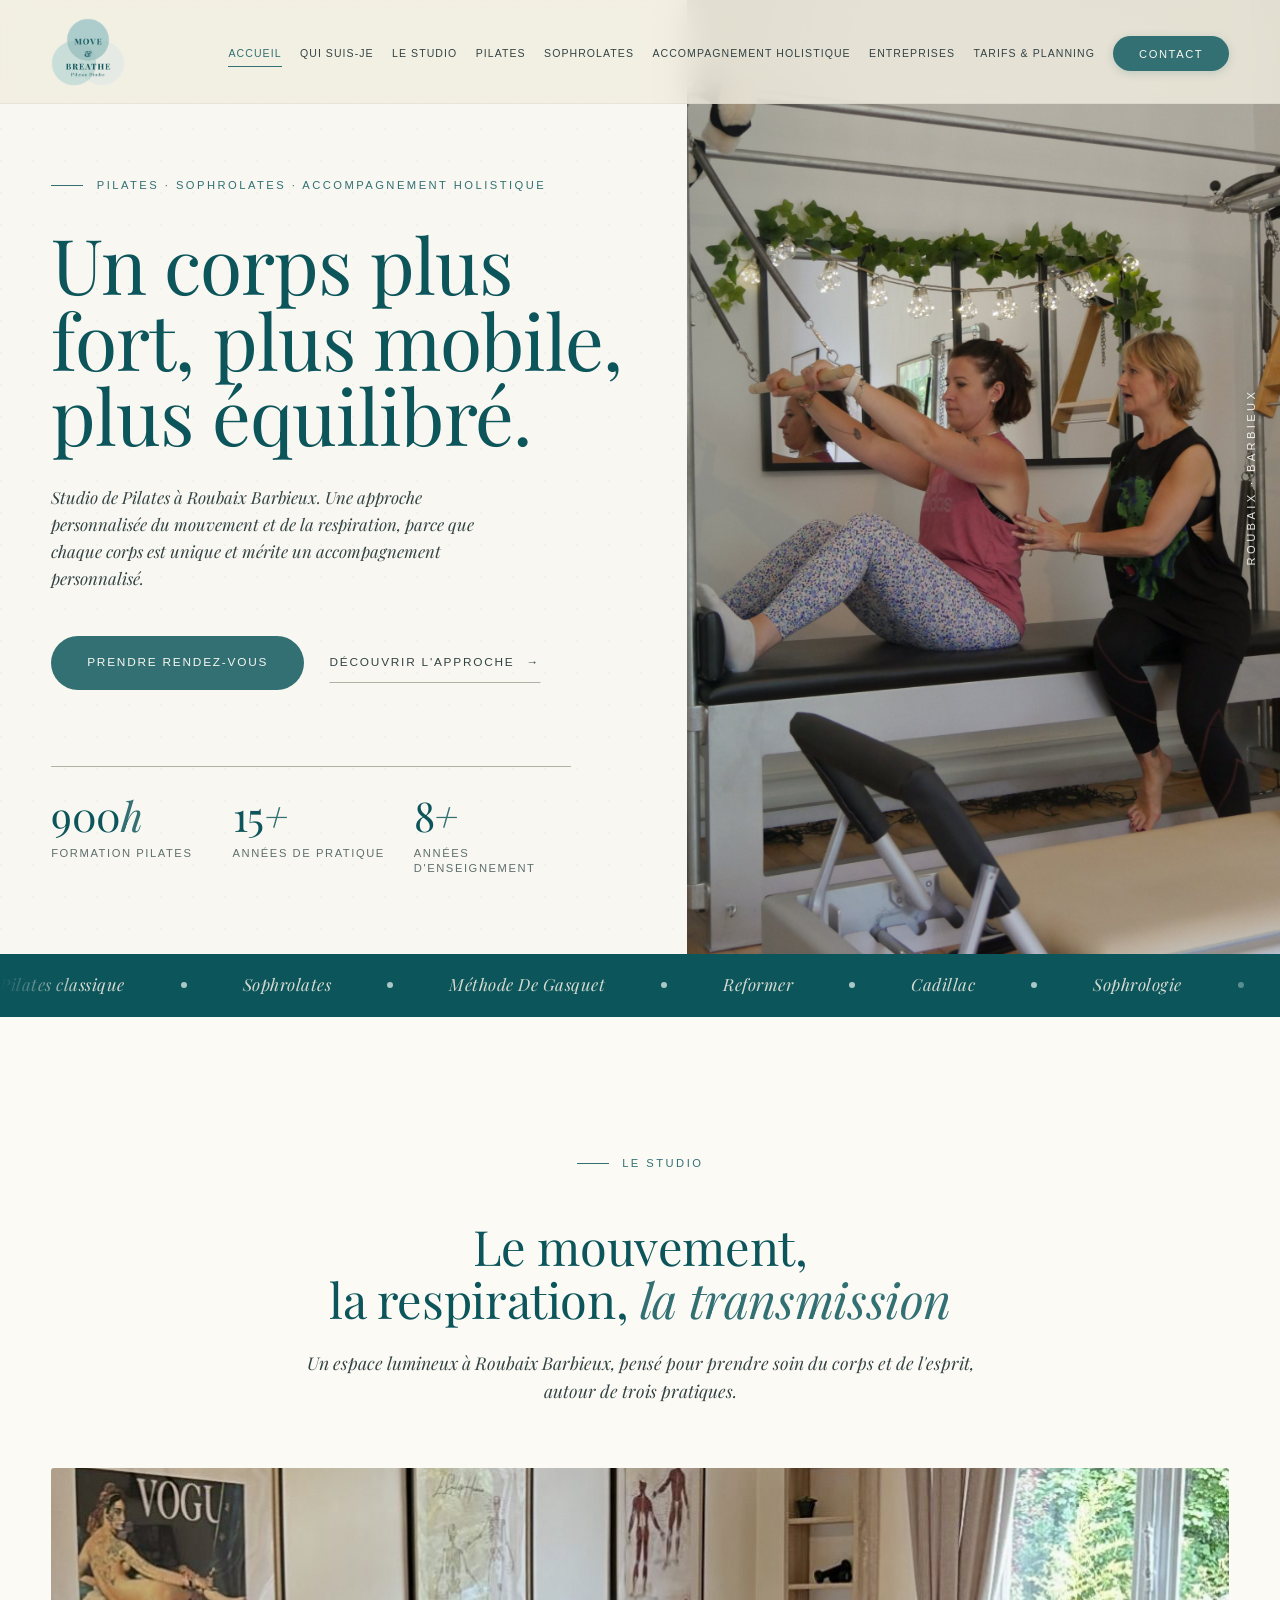
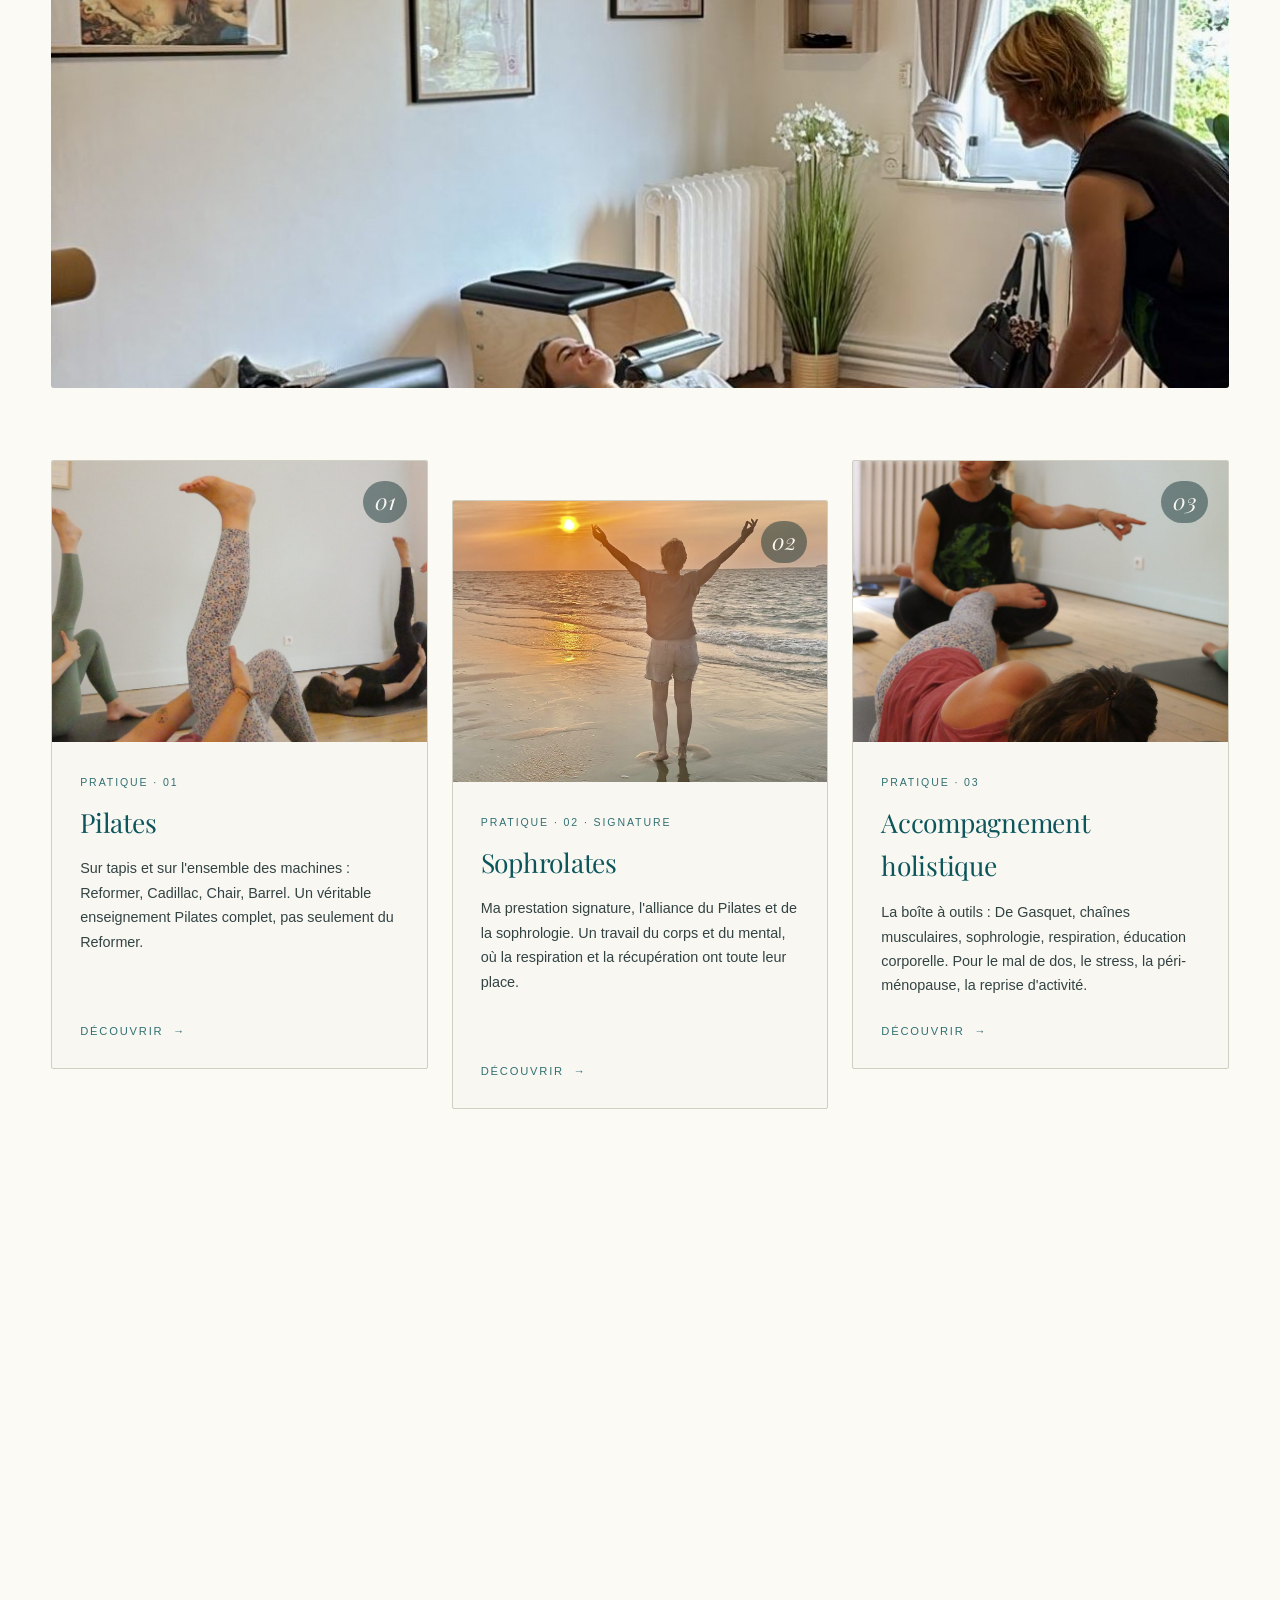
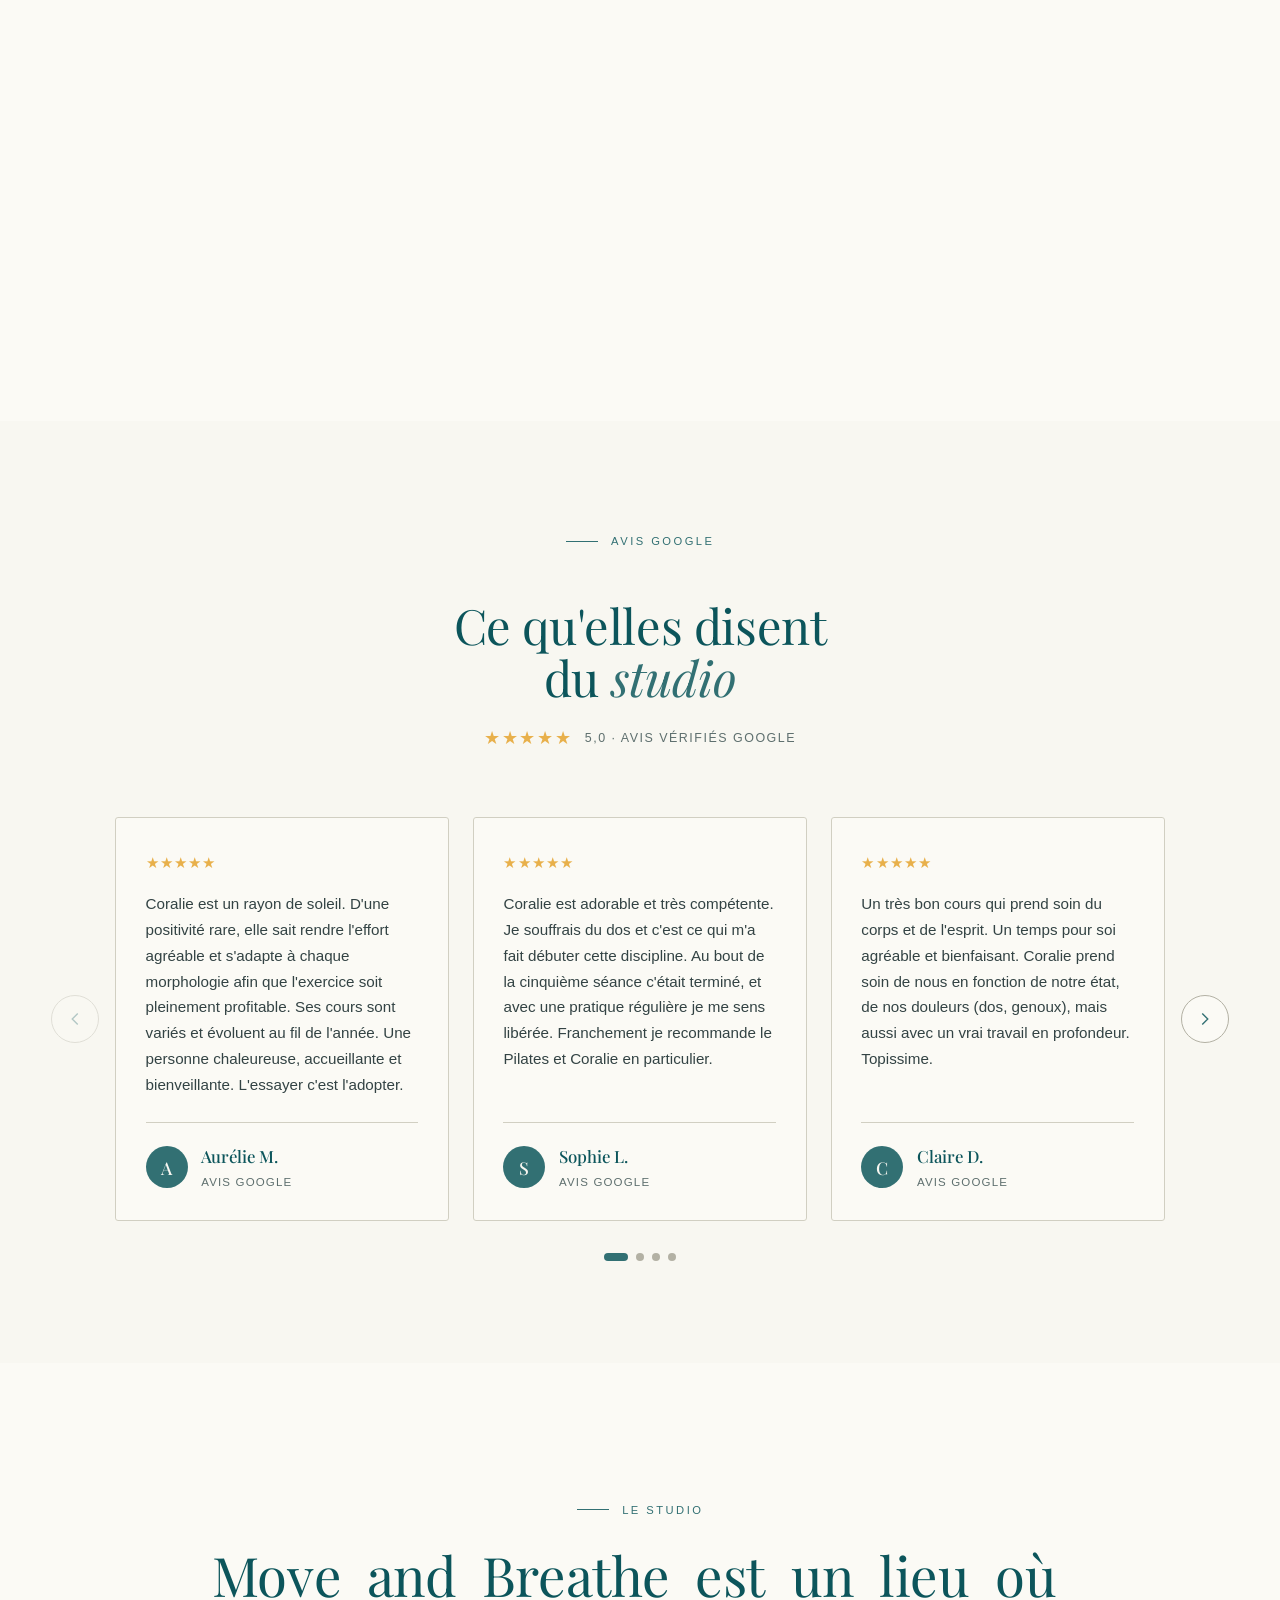
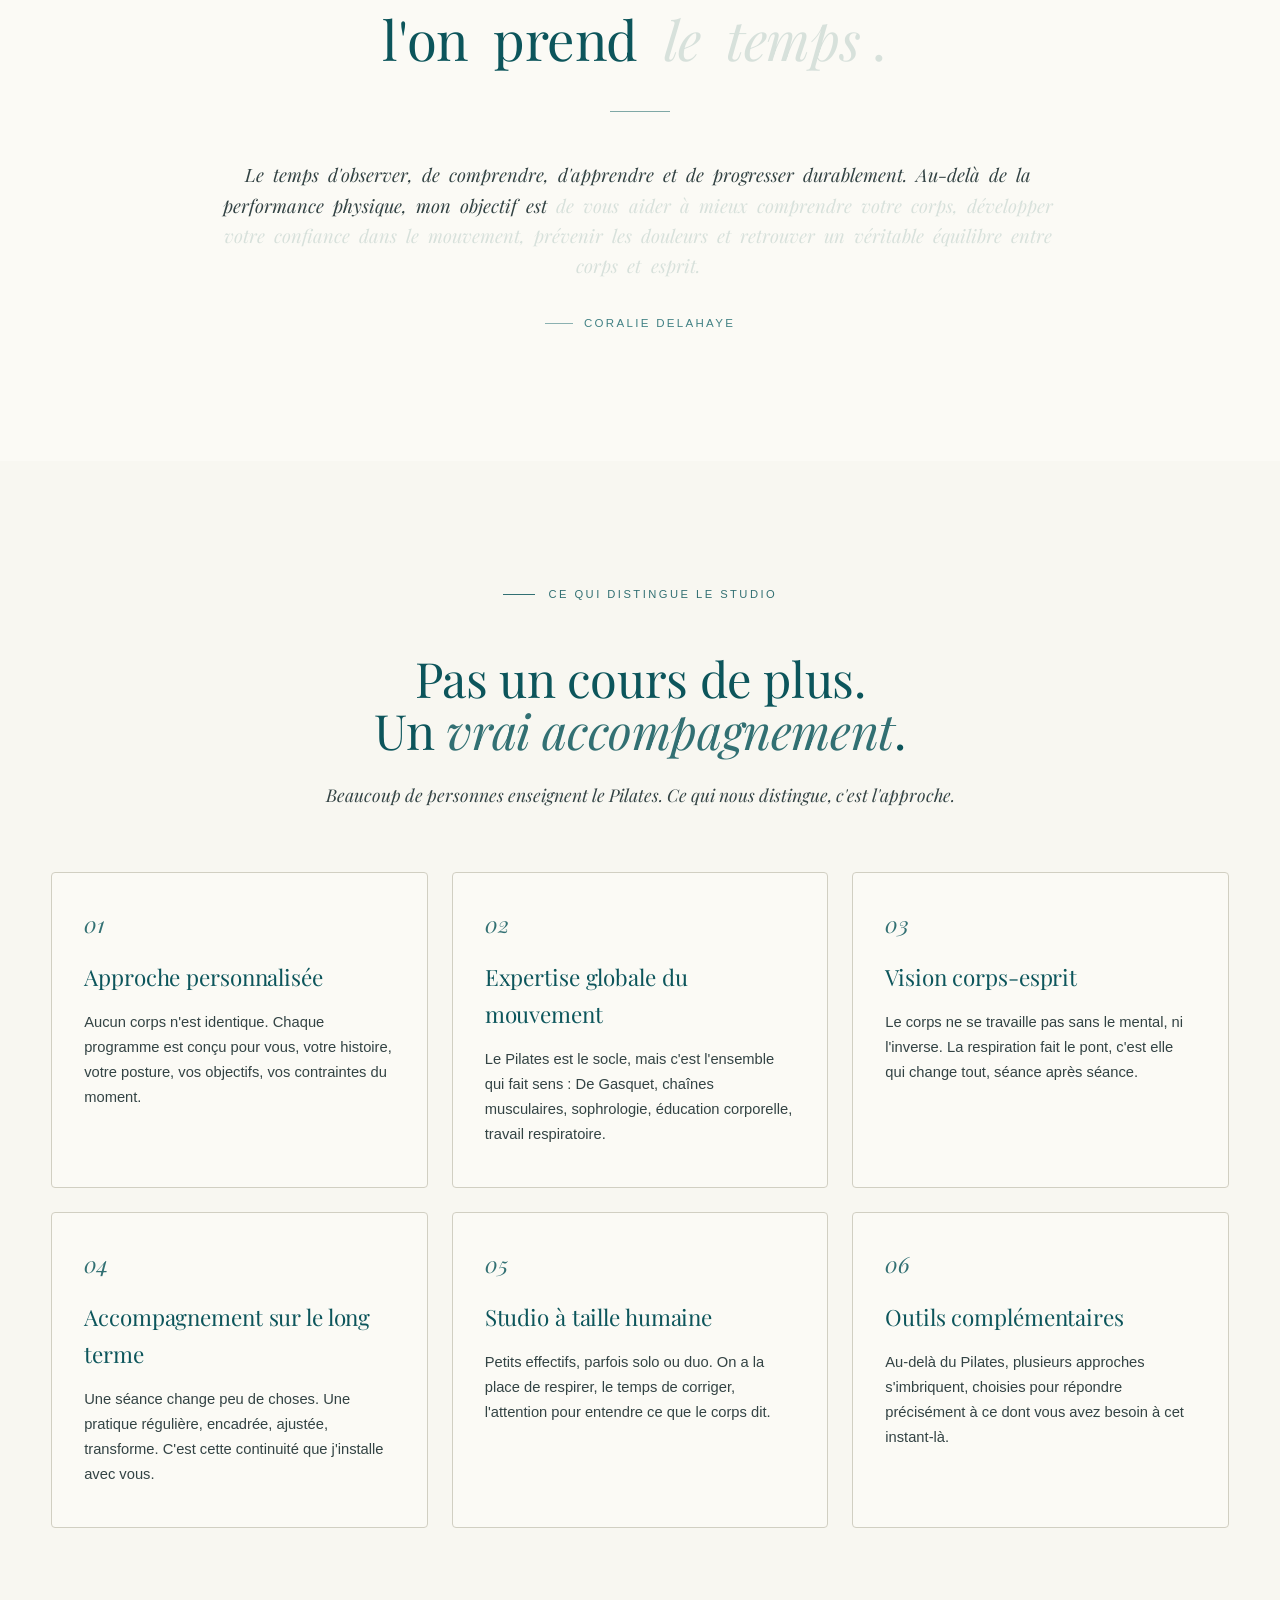
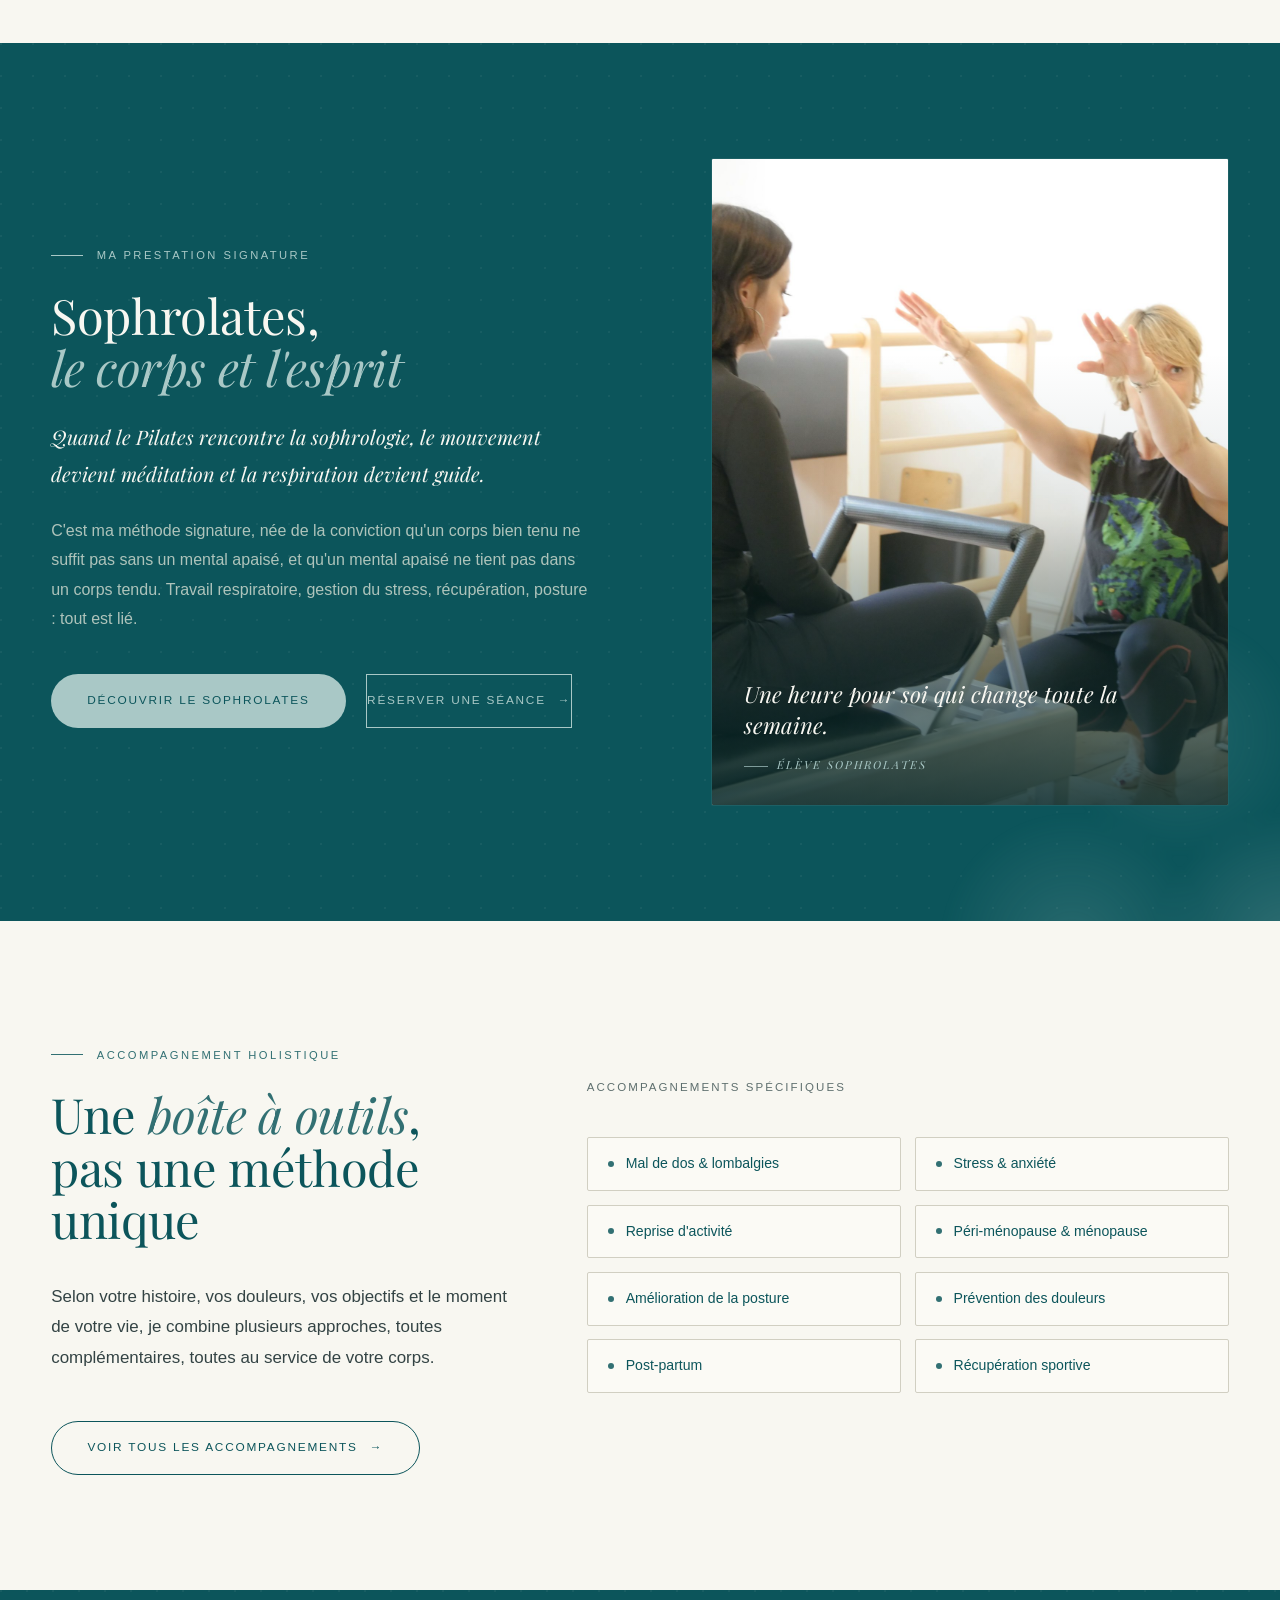
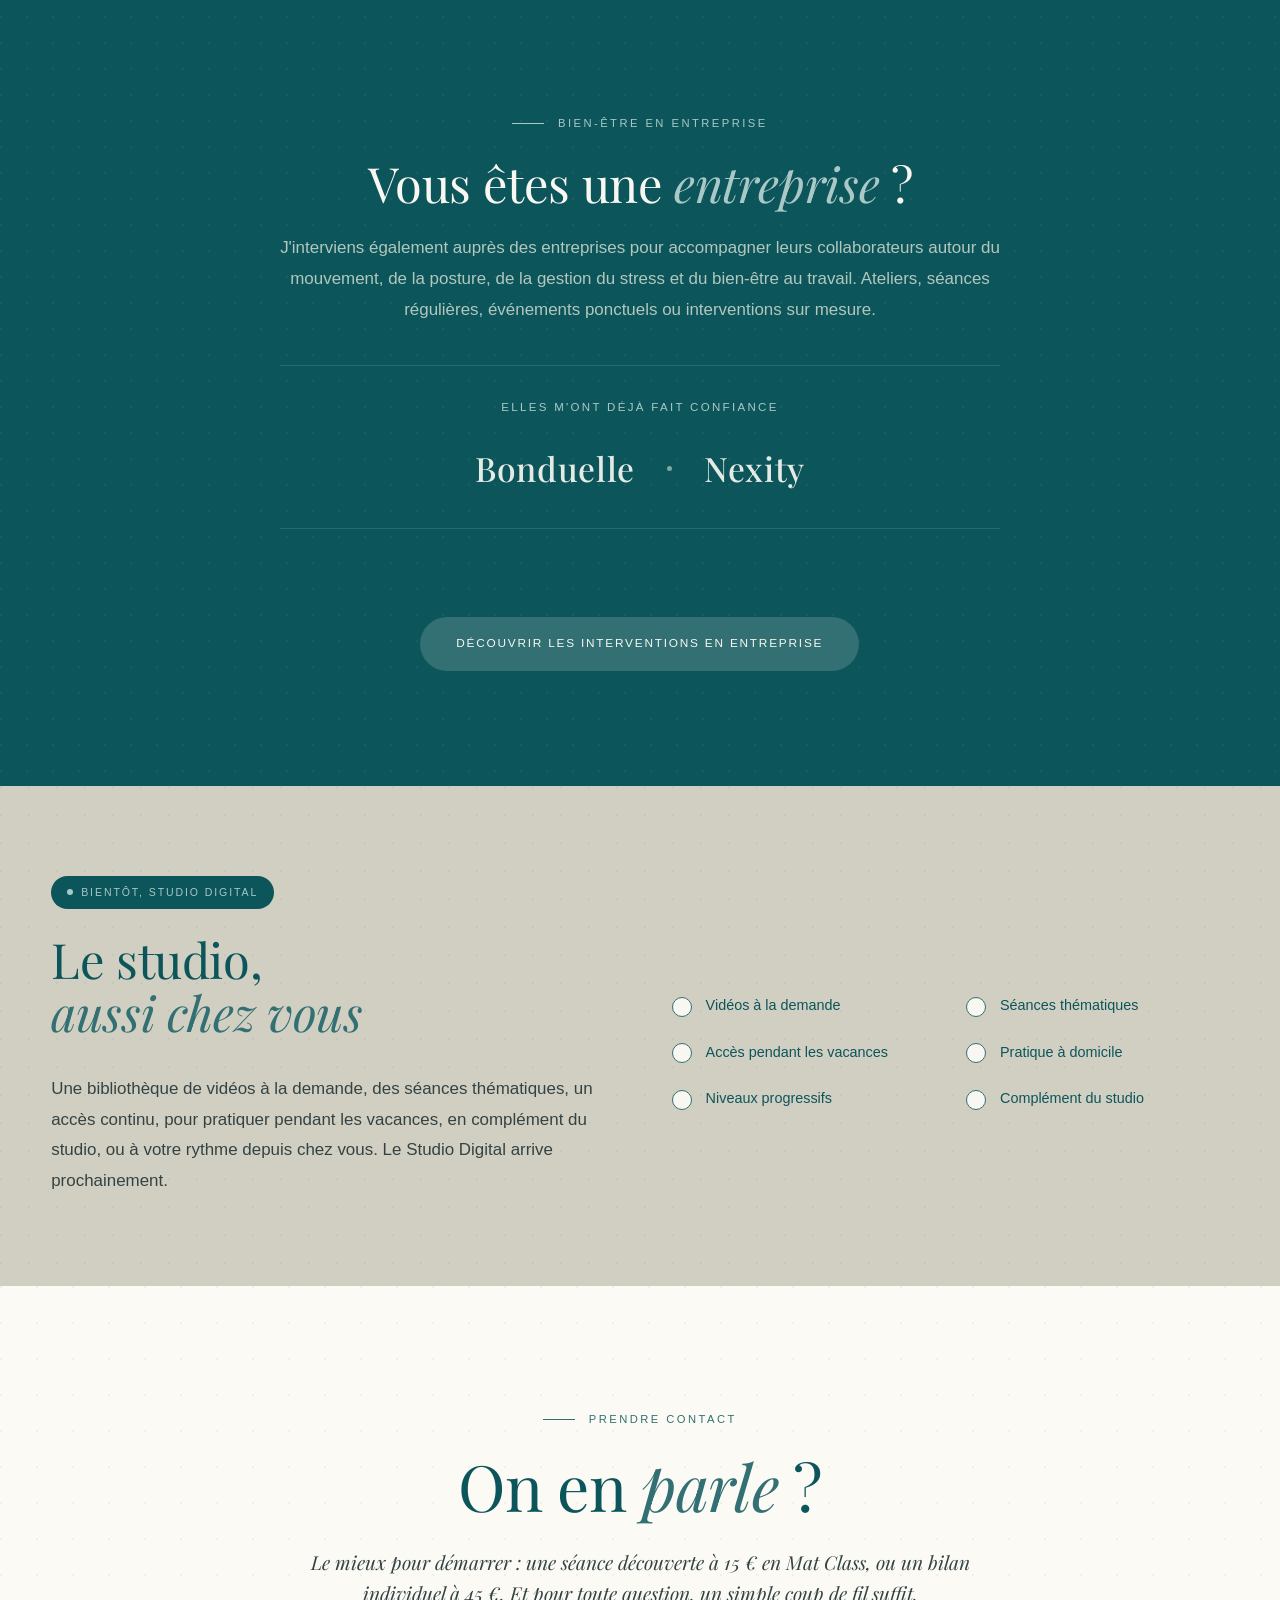
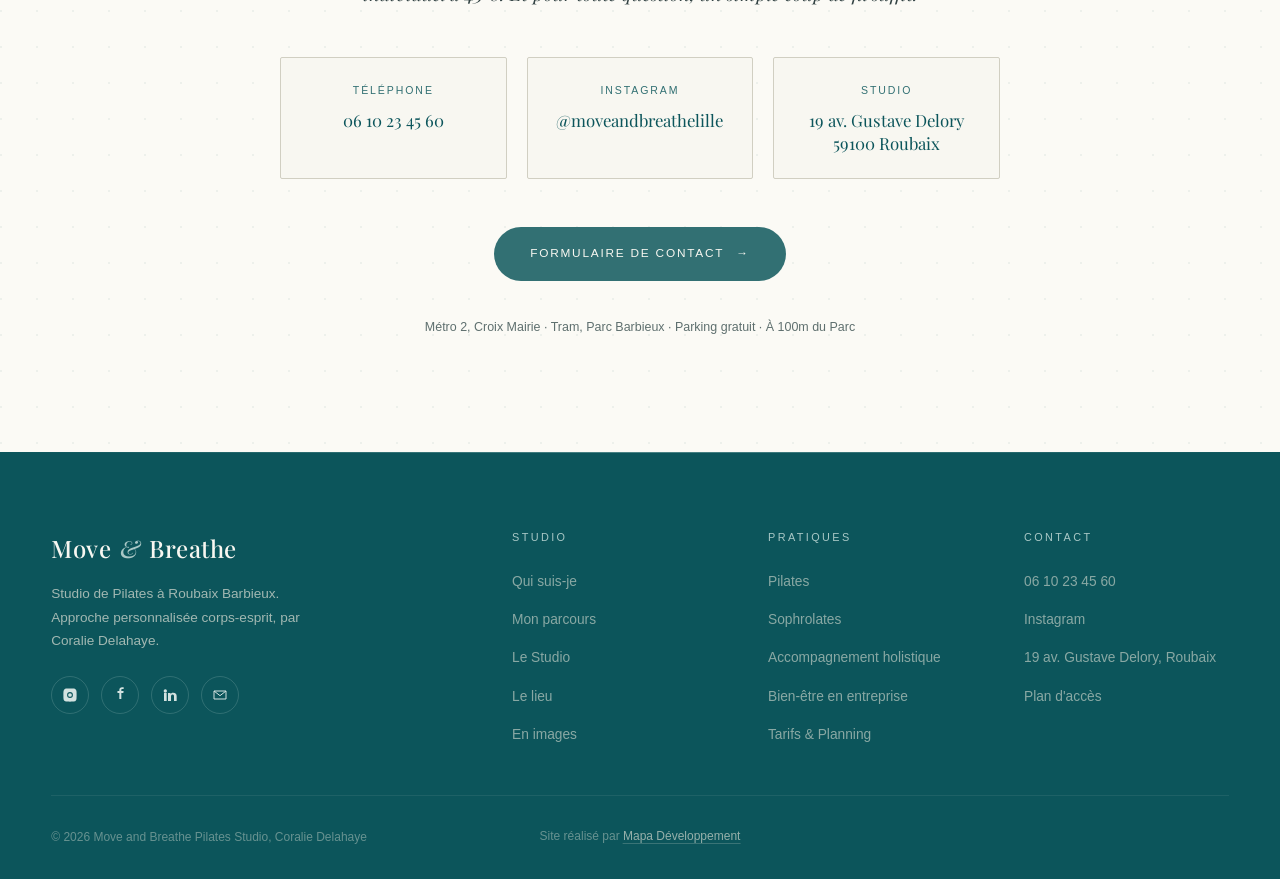
==== index.html @ cedbdd73 "FIX: resolution conflit qui-suis-je + photos a jour" ====
<!DOCTYPE html>
<html lang="fr">
<head>
<meta charset="UTF-8">
<meta name="viewport" content="width=device-width, initial-scale=1.0">
<title>Move and Breathe Pilates Studio, Roubaix Barbieux · Approche personnalisée corps-esprit</title>
<meta name="description" content="Studio de Pilates à Roubaix Barbieux. Approche personnalisée du mouvement et de la respiration : Pilates classique, Sophrolates, méthode De Gasquet, sophrologie. Coralie Delahaye.">
<meta name="keywords" content="pilates Lille, pilates Roubaix, sophrolates, méthode De Gasquet, studio pilates Barbieux, accompagnement corps esprit">
<link rel="canonical" href="https://moveandbreathelille.fr/">

<meta property="og:type" content="website">
<meta property="og:title" content="Move and Breathe Pilates Studio, Roubaix Barbieux">
<meta property="og:description" content="Studio de Pilates où le mouvement et la respiration ont toute leur place. Approche personnalisée corps-esprit par Coralie Delahaye.">
<meta property="og:url" content="https://moveandbreathelille.fr/">
<meta property="og:locale" content="fr_FR">
<meta property="og:image" content="https://moveandbreathelille.fr/og-image.jpg">

<link rel="preconnect" href="https://fonts.googleapis.com">
<link rel="preconnect" href="https://fonts.gstatic.com" crossorigin>
<link href="https://fonts.googleapis.com/css2?family=Playfair+Display:ital,wght@0,400;0,500;0,600;0,700;1,400;1,500;1,600&display=swap" rel="stylesheet">
<link rel="stylesheet" href="styles.css">

<style>
  /* ==== HERO ==== */
  .hero {
    min-height: 100vh;
    display: grid;
    grid-template-columns: 1.1fr 0.95fr;
    position: relative;
    overflow: hidden;
    background: var(--cream);
  }
  .hero-content {
    padding: clamp(7rem, 14vw, 11rem) clamp(2rem, 5vw, 5rem) clamp(3rem, 6vw, 5rem) var(--gutter);
    display: flex;
    flex-direction: column;
    justify-content: center;
    position: relative;
    z-index: 2;
  }
  .hero-content::before {
    content: '';
    position: absolute;
    top: 0; left: 0; right: 0; bottom: 0;
    background-image: radial-gradient(circle at 1px 1px, rgba(58, 110, 108, 0.10) 1px, transparent 0);
    background-size: 32px 32px;
    opacity: 0.5;
    pointer-events: none;
    z-index: -1;
  }
  .hero-eyebrow { margin-bottom: 2rem; }
  .hero-title {
    font-family: var(--serif);
    font-weight: 400;
    font-size: clamp(2.6rem, 6vw, 5.8rem);
    line-height: 0.98;
    letter-spacing: -0.012em;
    color: var(--teal-deep);
    margin-bottom: 2rem;
  }
  .hero-title em { font-style: italic; color: var(--teal); font-weight: 400; }
  .hero-title .amp {
    font-style: italic;
    color: var(--sage-deep);
    font-weight: 500;
    margin: 0 0.05em;
  }
  .hero-desc {
    font-family: var(--serif);
    font-style: italic;
    font-size: clamp(1.05rem, 1.3vw, 1.25rem);
    line-height: 1.6;
    color: var(--ink-soft);
    max-width: 460px;
    margin-bottom: 2.75rem;
    font-weight: 400;
  }
  .hero-actions {
    display: flex;
    align-items: center;
    gap: 1.5rem;
    margin-bottom: clamp(3rem, 6vw, 5rem);
    flex-wrap: wrap;
  }
  .hero-meta { margin-top: auto; max-width: 520px; }

  /* Hero visual : reproduction du logo en grand */
  .hero-visual {
    position: relative;
    background: var(--beige);
    display: flex;
    align-items: center;
    justify-content: center;
    overflow: hidden;
  }
  .hero-photo {
    position: absolute;
    inset: 0;
    width: 100%;
    height: 100%;
    object-fit: cover;
    object-position: center 30%;
  }
  .hero-visual::after {
    content: '';
    position: absolute;
    inset: 0;
    background: linear-gradient(to right, rgba(7,41,43,0.12), transparent 30%);
    z-index: 1;
  }
  .hero-logo-large {
    position: relative;
    width: 75%;
    max-width: 480px;
    aspect-ratio: 1;
  }
  .hero-logo-circle {
    position: absolute;
    width: 62%;
    aspect-ratio: 1;
    border-radius: 50%;
    mix-blend-mode: multiply;
  }
  .hero-logo-c1 { top: 0; left: 19%; background: var(--sage-deep); opacity: 0.85; }
  .hero-logo-c2 { bottom: 0; left: 0; background: var(--sage); opacity: 0.85; }
  .hero-logo-c3 { bottom: 0; right: 0; background: var(--sage-pale); opacity: 0.95; }
  .hero-logo-text {
    position: absolute;
    top: 50%; left: 50%;
    transform: translate(-50%, -50%);
    text-align: center;
    font-family: var(--serif);
    color: var(--teal-deep);
    z-index: 2;
    width: 80%;
  }
  .hero-logo-line {
    display: block;
    font-size: clamp(1.6rem, 3vw, 2.6rem);
    font-weight: 500;
    line-height: 1.05;
    letter-spacing: 0.05em;
  }
  .hero-logo-amp {
    display: block;
    font-style: italic;
    font-size: clamp(1.2rem, 2vw, 1.7rem);
    color: var(--teal);
    margin: 0.35em 0;
    font-weight: 400;
  }
  .hero-logo-sub {
    display: block;
    font-style: italic;
    font-size: clamp(0.85rem, 1.1vw, 1rem);
    color: var(--teal-mid);
    margin-top: 0.6em;
    font-weight: 400;
    letter-spacing: 0.04em;
  }
  .hero-vertical-text {
    position: absolute;
    top: 50%;
    right: 1.25rem;
    transform: translateY(-50%) rotate(180deg);
    writing-mode: vertical-rl;
    color: var(--cream);
    font-size: 0.7rem;
    letter-spacing: 0.3em;
    text-transform: uppercase;
    z-index: 3;
    opacity: 0.9;
    text-shadow: 0 1px 8px rgba(7,41,43,0.5);
  }

  /* ==== MANIFESTE ==== */
  .manifesto {
    background: var(--cream-soft);
    padding: clamp(5rem, 10vw, 9rem) 0;
    position: relative;
  }
  .manifesto-inner {
    max-width: 880px;
    margin: 0 auto;
    text-align: center;
  }
  .manifesto h2 {
    font-family: var(--serif);
    font-weight: 400;
    font-size: clamp(2rem, 4.5vw, 3.4rem);
    line-height: 1.18;
    color: var(--teal-deep);
    margin: 1.5rem 0 0;
    letter-spacing: -0.008em;
  }
  .manifesto h2 em { font-style: italic; color: var(--teal); font-weight: 400; }
  .manifesto-divider {
    display: inline-block;
    width: 60px; height: 1px;
    background: var(--sage-deep);
    margin: 2.5rem 0;
  }
  .manifesto-text {
    font-family: var(--serif);
    font-style: italic;
    font-size: clamp(1.15rem, 1.4vw, 1.35rem);
    line-height: 1.65;
    color: var(--ink-soft);
    font-weight: 400;
  }
  .manifesto-cite {
    margin-top: 2rem;
    font-size: 0.72rem;
    letter-spacing: 0.2em;
    text-transform: uppercase;
    color: var(--teal-mid);
  }
  .manifesto-cite::before {
    content: '';
    display: inline-block;
    width: 28px;
    height: 1px;
    background: var(--teal-mid);
    vertical-align: middle;
    margin-right: 0.7rem;
    opacity: 0.6;
  }

  /* ==== PILIERS, ce qui distingue le studio ==== */
  .pillars { background: var(--cream); }
  .pillars-grid {
    display: grid;
    grid-template-columns: repeat(3, 1fr);
    gap: 1.5rem;
    margin-top: 3.5rem;
  }
  .pillar {
    padding: 2.5rem 2rem;
    background: var(--cream-soft);
    border: 1px solid var(--beige);
    border-radius: 4px;
    transition: all 0.4s var(--ease);
    position: relative;
    overflow: hidden;
  }
  .pillar:hover {
    border-color: var(--sage-deep);
    transform: translateY(-4px);
    box-shadow: 0 20px 40px -20px rgba(30, 72, 71, 0.15);
  }
  .pillar-num {
    font-family: var(--serif);
    font-style: italic;
    font-size: 1.4rem;
    color: var(--teal);
    margin-bottom: 1.5rem;
    display: block;
    line-height: 1;
  }
  .pillar-title {
    font-family: var(--serif);
    font-size: 1.4rem;
    font-weight: 400;
    color: var(--teal-deep);
    margin-bottom: 0.85rem;
    letter-spacing: -0.005em;
  }
  .pillar-text {
    font-size: 0.92rem;
    line-height: 1.7;
    color: var(--ink-soft);
  }

  /* ==== PRATIQUES (3 disciplines) ==== */
  .practices {
    background: var(--cream-soft);
    padding-top: clamp(5rem, 10vw, 9rem);
  }
  .practices-grid {
    display: grid;
    grid-template-columns: repeat(3, 1fr);
    gap: 1.5rem;
  }
  .practice-card {
    background: var(--cream);
    border: 1px solid var(--beige);
    border-radius: 2px;
    overflow: hidden;
    transition: all 0.5s var(--ease);
    text-decoration: none;
    display: flex;
    flex-direction: column;
    color: inherit;
  }
  .practice-card:nth-child(2) { transform: translateY(2.5rem); }
  .practice-card:hover {
    transform: translateY(-6px);
    box-shadow: 0 30px 60px -30px rgba(30, 72, 71, 0.25);
    border-color: var(--sage-deep);
  }
  .practice-card:nth-child(2):hover { transform: translateY(calc(2.5rem - 6px)); }
  .practice-visual {
    aspect-ratio: 4/3;
    position: relative;
    overflow: hidden;
    background: var(--beige);
    display: flex;
    align-items: center;
    justify-content: center;
  }
  .practice-visual img {
    width: 100%;
    height: 100%;
    object-fit: cover;
    transition: transform 1.2s var(--ease-out);
  }
  .practice-card:hover .practice-visual img {
    transform: scale(1.06);
  }
  .practice-number {
    background: rgba(7, 41, 43, 0.45);
    backdrop-filter: blur(6px);
    padding: 0.15rem 0.7rem;
    border-radius: 999px;
    color: var(--cream) !important;
    opacity: 1 !important;
  }
  .practice-circles {
    position: relative;
    width: 70%;
    aspect-ratio: 1;
  }
  .practice-circles .pc {
    position: absolute;
    width: 62%;
    aspect-ratio: 1;
    border-radius: 50%;
    mix-blend-mode: multiply;
  }
  .pv-1 .pc-a { top: 0; left: 19%; background: var(--sage-deep); opacity: 0.85; }
  .pv-1 .pc-b { bottom: 0; left: 0; background: var(--sage); opacity: 0.85; }
  .pv-1 .pc-c { bottom: 0; right: 0; background: var(--sage-pale); opacity: 0.95; }
  .pv-2 .pc-a { top: 0; left: 19%; background: var(--teal-mid); opacity: 0.75; }
  .pv-2 .pc-b { bottom: 0; left: 0; background: var(--sage-deep); opacity: 0.85; }
  .pv-2 .pc-c { bottom: 0; right: 0; background: var(--sage); opacity: 0.85; }
  .pv-3 .pc-a { top: 0; left: 19%; background: var(--sage); opacity: 0.85; }
  .pv-3 .pc-b { bottom: 0; left: 0; background: var(--sage-pale); opacity: 0.95; }
  .pv-3 .pc-c { bottom: 0; right: 0; background: var(--beige-deep); opacity: 0.5; }
  .practice-number {
    position: absolute;
    top: 1.25rem; right: 1.25rem;
    font-family: var(--serif);
    font-style: italic;
    font-size: 1.4rem;
    color: var(--teal-deep);
    opacity: 0.55;
    z-index: 2;
  }
  .practice-content {
    padding: 2rem 1.75rem 1.75rem;
    flex: 1;
    display: flex;
    flex-direction: column;
  }
  .practice-tag {
    font-size: 0.66rem;
    letter-spacing: 0.18em;
    text-transform: uppercase;
    color: var(--teal);
    margin-bottom: 0.6rem;
  }
  .practice-name {
    font-family: var(--serif);
    font-size: 1.65rem;
    font-weight: 400;
    color: var(--teal-deep);
    margin-bottom: 0.75rem;
    letter-spacing: -0.01em;
  }
  .practice-desc {
    font-size: 0.9rem;
    color: var(--ink-soft);
    line-height: 1.7;
    margin-bottom: 1.5rem;
    flex: 1;
  }
  .practice-link {
    font-size: 0.7rem;
    letter-spacing: 0.16em;
    text-transform: uppercase;
    color: var(--teal);
    display: inline-flex;
    align-items: center;
    gap: 0.6rem;
    transition: gap 0.3s var(--ease);
  }
  .practice-card:hover .practice-link { gap: 0.95rem; }

  /* ==== SIGNATURE (Sophrolates) ==== */
  .signature {
    background: var(--teal-deep);
    color: var(--cream);
    padding: clamp(5rem, 9vw, 8rem) 0;
    position: relative;
    overflow: hidden;
  }
  .signature::before {
    content: '';
    position: absolute;
    inset: 0;
    background-image: radial-gradient(circle at 1px 1px, rgba(220, 227, 214, 0.06) 1px, transparent 0);
    background-size: 32px 32px;
  }
  .signature-circles-bg {
    position: absolute;
    top: 50%; right: -200px;
    transform: translateY(-50%);
    width: 600px; height: 600px;
    background:
      radial-gradient(circle at 50% 30%, var(--sage-deep) 0%, transparent 24%),
      radial-gradient(circle at 32% 65%, var(--sage) 0%, transparent 24%),
      radial-gradient(circle at 68% 65%, var(--sage-pale) 0%, transparent 24%);
    opacity: 0.18;
    pointer-events: none;
  }
  .signature .container { position: relative; z-index: 1; }
  .signature-grid {
    display: grid;
    grid-template-columns: 1.1fr 1fr;
    gap: clamp(3rem, 7vw, 7rem);
    align-items: center;
  }
  .signature-eyebrow { color: var(--sage); }
  .signature-eyebrow::before { background: var(--sage); }
  .signature h2 { color: var(--cream); margin: 1.5rem 0 1.5rem; }
  .signature h2 em { color: var(--sage); }
  .signature-text {
    font-size: 1rem;
    line-height: 1.85;
    color: rgba(220, 227, 214, 0.78);
    margin-bottom: 1.5rem;
    max-width: 540px;
  }
  .signature-text.italic {
    font-family: var(--serif);
    font-style: italic;
    font-size: 1.25rem;
    color: var(--cream);
  }
  .signature-actions {
    display: flex;
    gap: 1.25rem;
    margin-top: 2.5rem;
    flex-wrap: wrap;
  }
  .signature-actions .btn-light {
    background: var(--sage);
    color: var(--teal-deep);
  }
  .signature-actions .btn-light:hover {
    background: var(--cream);
  }
  .signature-visual {
    aspect-ratio: 4/5;
    background: var(--teal-deep);
    border-radius: 2px;
    overflow: hidden;
    position: relative;
    border: 1px solid rgba(220, 227, 214, 0.08);
  }
  .signature-visual img {
    position: absolute;
    inset: 0;
    width: 100%;
    height: 100%;
    object-fit: cover;
  }
  .signature-visual::after {
    content: '';
    position: absolute;
    inset: 0;
    background: linear-gradient(to top, rgba(7, 41, 43, 0.85) 0%, rgba(7, 41, 43, 0.1) 45%, transparent 70%);
    z-index: 1;
  }
  .signature-visual-quote {
    position: absolute;
    bottom: 2rem; left: 2rem; right: 2rem;
    z-index: 2;
    font-family: var(--serif);
    font-style: italic;
    font-size: 1.4rem;
    line-height: 1.4;
    color: var(--cream);
  }
  .signature-visual-cite {
    margin-top: 1rem;
    font-size: 0.7rem;
    letter-spacing: 0.18em;
    text-transform: uppercase;
    color: var(--sage);
  }
  .signature-visual-cite::before {
    content: '';
    display: inline-block;
    width: 24px;
    height: 1px;
    background: var(--sage);
    vertical-align: middle;
    margin-right: 0.6rem;
    opacity: 0.7;
  }

  /* ==== ACCOMPAGNEMENTS TEASER ==== */
  .accomp-teaser { background: var(--cream); }
  .accomp-teaser-grid {
    display: grid;
    grid-template-columns: 1fr 1.4fr;
    gap: clamp(3rem, 6vw, 5rem);
    align-items: center;
  }
  .accomp-tags {
    display: grid;
    grid-template-columns: repeat(2, 1fr);
    gap: 0.85rem;
    margin: 2.5rem 0;
  }
  .accomp-tag {
    background: var(--cream-soft);
    border: 1px solid var(--beige);
    padding: 1rem 1.25rem;
    border-radius: 2px;
    font-size: 0.88rem;
    color: var(--teal-deep);
    line-height: 1.4;
    display: flex;
    align-items: center;
    gap: 0.75rem;
    transition: all 0.3s var(--ease);
  }
  .accomp-tag::before {
    content: '';
    width: 6px; height: 6px;
    border-radius: 50%;
    background: var(--teal);
    flex-shrink: 0;
  }
  .accomp-tag:hover {
    border-color: var(--sage-deep);
    background: var(--cream);
  }

  /* ==== AVIS ==== */
  .testimonials { background: var(--cream-soft); }
  .testimonials-grid {
    display: grid;
    grid-template-columns: repeat(3, 1fr);
    gap: 1.5rem;
    margin-top: 3rem;
  }
  .testimonial {
    background: var(--cream);
    border: 1px solid var(--beige);
    padding: 2.5rem 2rem;
    border-radius: 2px;
    position: relative;
    transition: all 0.3s var(--ease);
  }
  .testimonial:hover {
    border-color: var(--sage-deep);
    box-shadow: 0 30px 60px -30px rgba(30, 72, 71, 0.18);
  }
  .testimonial-quote-mark {
    position: absolute;
    top: 0.5rem; left: 1.5rem;
    font-family: var(--serif);
    font-style: italic;
    font-size: 4.5rem;
    color: var(--sage-deep);
    opacity: 0.35;
    line-height: 1;
  }
  .testimonial-stars {
    color: var(--teal);
    font-size: 0.85rem;
    letter-spacing: 0.15em;
    margin-bottom: 1.25rem;
    position: relative;
  }
  .testimonial-text {
    font-family: var(--serif);
    font-style: italic;
    font-size: 1.05rem;
    line-height: 1.65;
    color: var(--ink-soft);
    margin-bottom: 1.75rem;
    font-weight: 400;
  }
  .testimonial-author {
    display: flex;
    align-items: center;
    gap: 0.85rem;
    padding-top: 1.25rem;
    border-top: 1px solid var(--beige);
  }
  .testimonial-avatar {
    width: 38px; height: 38px;
    background: var(--teal-soft);
    border-radius: 50%;
    display: flex;
    align-items: center;
    justify-content: center;
    font-family: var(--serif);
    font-style: italic;
    color: var(--teal);
    font-size: 1rem;
  }
  .testimonial-name {
    font-size: 0.85rem;
    color: var(--teal-deep);
    font-weight: 400;
    margin-bottom: 0.15rem;
  }
  .testimonial-meta {
    font-size: 0.72rem;
    color: var(--ink-mute);
  }

  /* ==== STUDIO DIGITAL TEASER ==== */
  .digital-teaser {
    background: var(--beige);
    padding: clamp(4rem, 7vw, 6rem) 0;
    position: relative;
    overflow: hidden;
  }
  .digital-teaser::before {
    content: '';
    position: absolute;
    inset: 0;
    background-image: radial-gradient(circle at 1px 1px, rgba(30, 72, 71, 0.06) 1px, transparent 0);
    background-size: 28px 28px;
  }
  .digital-teaser .container { position: relative; z-index: 1; }
  .digital-grid {
    display: grid;
    grid-template-columns: 1fr 1fr;
    gap: clamp(2.5rem, 5vw, 4rem);
    align-items: center;
  }
  .digital-pill {
    display: inline-flex;
    align-items: center;
    gap: 0.5rem;
    padding: 0.5rem 1rem;
    background: var(--teal-deep);
    color: var(--sage);
    border-radius: 999px;
    font-size: 0.66rem;
    letter-spacing: 0.18em;
    text-transform: uppercase;
    margin-bottom: 1.5rem;
  }
  .digital-pill::before {
    content: '';
    width: 6px; height: 6px;
    border-radius: 50%;
    background: var(--sage);
    animation: pulse 2s ease-in-out infinite;
  }
  @keyframes pulse {
    0%, 100% { opacity: 1; }
    50% { opacity: 0.4; }
  }
  .digital-features {
    list-style: none;
    display: grid;
    grid-template-columns: 1fr 1fr;
    gap: 1.5rem 2rem;
    margin-top: 2rem;
  }
  .digital-feature {
    display: flex;
    gap: 0.85rem;
    align-items: flex-start;
    font-size: 0.9rem;
    color: var(--teal-deep);
    line-height: 1.55;
  }
  .digital-feature::before {
    content: '';
    width: 18px; height: 18px;
    border: 1.5px solid var(--teal);
    border-radius: 50%;
    flex-shrink: 0;
    margin-top: 0.15rem;
    background: var(--cream);
    position: relative;
  }

  /* ==== CTA FINAL ==== */
  .cta-final {
    background: var(--cream-soft);
    text-align: center;
    position: relative;
    overflow: hidden;
  }
  .cta-final::before {
    content: '';
    position: absolute;
    inset: 0;
    background-image: radial-gradient(circle at 1px 1px, rgba(58, 110, 108, 0.12) 1px, transparent 0);
    background-size: 36px 36px;
    opacity: 0.6;
  }
  .cta-final .container { position: relative; z-index: 1; }
  .cta-final-inner { max-width: 720px; margin: 0 auto; }
  .cta-final h2 { margin: 1.5rem 0 1.75rem; }
  .cta-final-text {
    font-family: var(--serif);
    font-style: italic;
    font-size: 1.2rem;
    line-height: 1.6;
    color: var(--ink-soft);
    margin-bottom: 3rem;
  }
  .cta-options {
    display: grid;
    grid-template-columns: repeat(3, 1fr);
    gap: 1.25rem;
    margin-bottom: 3rem;
  }
  .cta-option {
    background: var(--cream);
    padding: 1.5rem 1.25rem;
    border-radius: 2px;
    border: 1px solid var(--beige);
    text-decoration: none;
    display: block;
    transition: all 0.3s var(--ease);
    color: inherit;
  }
  .cta-option:hover {
    border-color: var(--teal);
    transform: translateY(-2px);
    box-shadow: 0 12px 28px -14px rgba(30, 72, 71, 0.2);
  }
  .cta-option-label {
    font-size: 0.66rem;
    letter-spacing: 0.18em;
    text-transform: uppercase;
    color: var(--teal);
    margin-bottom: 0.6rem;
  }
  .cta-option-value {
    font-family: var(--serif);
    font-size: 1.05rem;
    color: var(--teal-deep);
    line-height: 1.35;
  }

  @media (max-width: 980px) {
    .hero { grid-template-columns: 1fr; min-height: auto; }
    .hero-visual { aspect-ratio: 4/3; order: -1; min-height: 50vh; }
    .hero-content { padding-top: 7rem; padding-bottom: 4rem; min-height: 70vh; }
    .pillars-grid,
    .practices-grid,
    .testimonials-grid { grid-template-columns: 1fr; }
    .practice-card:nth-child(2) { transform: none; }
    .practice-card:nth-child(2):hover { transform: translateY(-6px); }
    .signature-grid,
    .accomp-teaser-grid,
    .digital-grid { grid-template-columns: 1fr; gap: 2.5rem; }
    .accomp-tags { grid-template-columns: 1fr; }
    .cta-options { grid-template-columns: 1fr; }
    .digital-features { grid-template-columns: 1fr; }
  }
  /* ==== STUDIO BANNER (dans Pratiques) ==== */
  .studio-banner {
    width: 100%;
    height: clamp(280px, 42vw, 520px);
    overflow: hidden;
    border-radius: 3px;
    margin: clamp(2rem, 4vw, 3rem) 0 clamp(3rem, 6vw, 4.5rem);
  }
  .studio-banner img {
    width: 100%;
    height: 100%;
    object-fit: cover;
    object-position: center 32%;
  }

  /* ==== CORALIE, PRESENTATION ==== */
  .coralie-intro {
    background: var(--cream-soft);
    padding: clamp(4rem, 8vw, 7rem) 0;
  }
  .coralie-grid {
    display: grid;
    grid-template-columns: 0.85fr 1fr;
    gap: clamp(2.5rem, 6vw, 5rem);
    align-items: center;
    max-width: 1080px;
    margin: 0 auto;
  }
  .coralie-photo {
    border-radius: 3px;
    overflow: hidden;
    aspect-ratio: 4/5;
    background: var(--beige);
  }
  .coralie-photo img {
    width: 100%;
    height: 100%;
    object-fit: cover;
    object-position: center top;
  }
  .coralie-role {
    font-family: var(--serif);
    font-style: italic;
    font-size: 1.15rem;
    color: var(--teal);
    margin-top: 1rem;
    line-height: 1.4;
  }
  .coralie-mission {
    font-family: var(--serif);
    font-style: italic;
    font-size: 1.2rem;
    line-height: 1.5;
    color: var(--teal-deep);
    border-left: 2px solid var(--sage-deep);
    padding-left: 1.5rem;
    margin: 1.75rem 0 0.5rem;
  }
  @media (max-width: 860px) {
    .coralie-grid { grid-template-columns: 1fr; gap: 2rem; }
    .coralie-photo { max-width: 380px; margin: 0 auto; }
    .coralie-text { text-align: left; }
  }

  /* ==== AVIS, CAROUSEL ==== */
  .reviews {
    background: var(--cream);
    padding: clamp(4rem, 8vw, 7rem) 0;
  }
  .reviews-rating {
    display: flex;
    align-items: center;
    justify-content: center;
    gap: 0.75rem;
    margin-top: 1.25rem;
  }
  .reviews-stars { color: #E8B04B; letter-spacing: 0.1em; font-size: 1.1rem; }
  .reviews-rating-text {
    font-size: 0.78rem;
    letter-spacing: 0.12em;
    text-transform: uppercase;
    color: var(--ink-mute);
  }
  .reviews-carousel {
    display: flex;
    align-items: center;
    gap: 1rem;
    margin-top: clamp(2.5rem, 5vw, 3.5rem);
  }
  .reviews-viewport {
    overflow: hidden;
    flex: 1;
  }
  .reviews-track {
    display: flex;
    transition: transform 0.6s var(--ease);
    will-change: transform;
  }
  .review-card {
    flex: 0 0 calc((100% - 3rem) / 3);
    margin-right: 1.5rem;
    background: var(--cream-soft);
    border: 1px solid var(--beige);
    border-radius: 3px;
    padding: 2rem 1.85rem 1.75rem;
    display: flex;
    flex-direction: column;
    min-height: 320px;
    box-sizing: border-box;
  }
  .review-stars { color: #E8B04B; letter-spacing: 0.08em; font-size: 0.95rem; margin-bottom: 1rem; }
  .review-text {
    font-size: 0.95rem;
    line-height: 1.7;
    color: var(--ink-soft);
    flex: 1;
    font-weight: 300;
  }
  .review-author {
    display: flex;
    align-items: center;
    gap: 0.85rem;
    margin-top: 1.5rem;
    padding-top: 1.25rem;
    border-top: 1px solid var(--beige);
  }
  .review-avatar {
    width: 42px; height: 42px;
    border-radius: 50%;
    background: var(--teal);
    color: var(--cream);
    display: flex;
    align-items: center;
    justify-content: center;
    font-family: var(--serif);
    font-size: 1.1rem;
    font-weight: 500;
    flex-shrink: 0;
  }
  .review-name { font-family: var(--serif); font-size: 1.05rem; color: var(--teal-deep); font-weight: 500; }
  .review-meta { font-size: 0.72rem; letter-spacing: 0.1em; text-transform: uppercase; color: var(--ink-mute); margin-top: 0.15rem; }
  .reviews-arrow {
    flex-shrink: 0;
    width: 48px; height: 48px;
    border-radius: 50%;
    border: 1px solid var(--beige-deep);
    background: var(--cream-soft);
    color: var(--teal);
    cursor: pointer;
    display: flex;
    align-items: center;
    justify-content: center;
    transition: all 0.3s var(--ease);
  }
  .reviews-arrow svg { width: 22px; height: 22px; }
  .reviews-arrow:hover { background: var(--teal); color: var(--cream); border-color: var(--teal); }
  .reviews-arrow:disabled { opacity: 0.35; cursor: default; }
  .reviews-arrow:disabled:hover { background: var(--cream-soft); color: var(--teal); border-color: var(--beige-deep); }
  .reviews-dots {
    display: flex;
    justify-content: center;
    gap: 0.5rem;
    margin-top: 2rem;
  }
  .reviews-dot {
    width: 8px; height: 8px;
    border-radius: 50%;
    border: none;
    background: var(--beige-deep);
    cursor: pointer;
    transition: all 0.3s var(--ease);
    padding: 0;
  }
  .reviews-dot.active { background: var(--teal); width: 24px; border-radius: 4px; }

  @media (max-width: 980px) {
    .review-card { flex: 0 0 calc((100% - 1.5rem) / 2); }
  }
  @media (max-width: 640px) {
    .review-card { flex: 0 0 100%; margin-right: 1rem; min-height: 0; }
    .reviews-arrow { display: none; }
  }
  /* ==== ENTREPRISES, TEASER ACCUEIL ==== */
  .enterprise-teaser {
    background: var(--teal-deep);
    position: relative;
    overflow: hidden;
  }
  .enterprise-teaser::before {
    content: '';
    position: absolute;
    inset: 0;
    background-image: radial-gradient(circle at 1px 1px, rgba(220, 227, 214, 0.06) 1px, transparent 0);
    background-size: 26px 26px;
  }
  .enterprise-teaser .container { position: relative; z-index: 1; }
  .enterprise-teaser-inner {
    max-width: 720px;
    margin: 0 auto;
    text-align: center;
  }
  .enterprise-teaser .eyebrow { color: var(--sage); }
  .enterprise-teaser .eyebrow::before { background: var(--sage); }
  .enterprise-teaser .h-2 { color: var(--cream); }
  .enterprise-teaser .h-2 em { color: var(--sage); }
  .enterprise-teaser-text {
    color: rgba(220, 227, 214, 0.8);
    font-size: 1.06rem;
    line-height: 1.8;
    margin: 1.5rem 0 2.5rem;
  }
  .enterprise-logos {
    margin: 2.5rem 0;
    padding: 2rem 0;
    border-top: 1px solid rgba(220, 227, 214, 0.14);
    border-bottom: 1px solid rgba(220, 227, 214, 0.14);
  }
  .enterprise-logos-label {
    display: block;
    font-size: 0.72rem;
    letter-spacing: 0.2em;
    text-transform: uppercase;
    color: var(--sage);
    margin-bottom: 1.5rem;
  }
  .enterprise-logos-row {
    display: flex;
    align-items: center;
    justify-content: center;
    gap: 2rem;
    flex-wrap: wrap;
  }
  .client-logo {
    font-family: var(--serif);
    font-size: clamp(1.5rem, 3vw, 2.1rem);
    font-weight: 500;
    letter-spacing: 0.02em;
    color: var(--cream);
    opacity: 0.92;
  }
  .client-logo-sep {
    width: 5px; height: 5px;
    border-radius: 50%;
    background: var(--sage-deep);
  }
</style>

<script type="application/ld+json">
{
  "@context": "https://schema.org",
  "@type": "HealthAndBeautyBusiness",
  "name": "Move and Breathe Pilates Studio",
  "image": "https://moveandbreathelille.fr/og-image.jpg",
  "url": "https://moveandbreathelille.fr",
  "telephone": "+33-6-10-23-45-60",
  "priceRange": "€€",
  "address": {
    "@type": "PostalAddress",
    "streetAddress": "19 avenue Gustave Delory",
    "addressLocality": "Roubaix",
    "postalCode": "59100",
    "addressRegion": "Hauts-de-France",
    "addressCountry": "FR"
  },
  "geo": { "@type": "GeoCoordinates", "latitude": 50.6800, "longitude": 3.1700 },
  "openingHoursSpecification": [
    {"@type":"OpeningHoursSpecification","dayOfWeek":["Monday","Tuesday","Wednesday","Thursday"],"opens":"09:00","closes":"20:00"},
    {"@type":"OpeningHoursSpecification","dayOfWeek":"Friday","opens":"09:00","closes":"18:00"},
    {"@type":"OpeningHoursSpecification","dayOfWeek":"Saturday","opens":"09:00","closes":"12:00"}
  ],
  "sameAs": ["https://www.instagram.com/moveandbreathelille"],
  "founder": {"@type":"Person","name":"Coralie Delahaye"},
  "description": "Studio de Pilates à Roubaix Barbieux. Approche personnalisée du mouvement et de la respiration : Pilates classique, Sophrolates, méthode De Gasquet, sophrologie. Par Coralie Delahaye."
}
</script>
</head>

<body>

<!-- NAV -->
<nav class="nav" aria-label="Navigation principale">
  <div class="nav-inner">
    <a href="index.html" class="logo-mark" aria-label="Move and Breathe Pilates Studio">
        <img src="assets/img/logo-officiel.png" alt="Move and Breathe Pilates Studio" class="logo-img">
      </a>
    <button class="nav-burger" aria-label="Ouvrir le menu" aria-expanded="false">
      <span></span><span></span><span></span>
    </button>
    <ul class="nav-links">
      <li><a href="index.html">Accueil</a></li>
      <li><a href="qui-suis-je.html">Qui suis-je</a></li>
      <li><a href="le-studio.html">Le Studio</a></li>
      <li><a href="pilates.html">Pilates</a></li>
      <li><a href="sophrolates.html">Sophrolates</a></li>
      <li><a href="accompagnement.html">Accompagnement holistique</a></li>
      <li><a href="entreprises.html">Entreprises</a></li>
      <li><a href="tarifs.html">Tarifs &amp; Planning</a></li>
      <li><a href="contact.html" class="nav-cta">Contact</a></li>
    </ul>
  </div>
</nav>

<!-- HERO -->
<header class="hero">
  <div class="hero-content">
    <div class="hero-eyebrow eyebrow reveal">Pilates · Sophrolates · Accompagnement holistique</div>
    <h1 class="hero-title split-text reveal reveal-delay-1">Un corps plus fort, plus mobile, <em>plus équilibré.</em></h1>
    <p class="hero-desc reveal reveal-delay-2">
      Studio de Pilates à Roubaix Barbieux. Une approche personnalisée du mouvement et de la respiration, parce que chaque corps est unique et mérite un accompagnement personnalisé.
    </p>
    <div class="hero-actions reveal reveal-delay-3">
      <a href="contact.html" class="btn btn-primary btn-magnetic">Prendre rendez-vous</a>
      <a href="le-studio.html" class="btn btn-ghost">
        Découvrir l'approche
        <span class="arrow">→</span>
      </a>
    </div>
    <div class="hero-meta reveal reveal-delay-4">
      <div class="stats-row">
        <div>
          <span class="stat-num"><span class="counter-num" data-counter="900">0</span><em>h</em></span>
          <span class="stat-label">Formation Pilates</span>
        </div>
        <div>
          <span class="stat-num"><span class="counter-num" data-counter="15">0</span><em>+</em></span>
          <span class="stat-label">Années de pratique</span>
        </div>
        <div>
          <span class="stat-num"><span class="counter-num" data-counter="8">0</span><em>+</em></span>
          <span class="stat-label">Années d'enseignement</span>
        </div>
      </div>
    </div>
  </div>

  <div class="hero-visual">
    <img src="assets/img/hero-studio.jpg" alt="Coralie accompagne une élève sur Cadillac au studio Move and Breathe à Roubaix" class="hero-photo">
    <span class="hero-vertical-text">Roubaix · Barbieux</span>
  </div>
</header>

<!-- MARQUEE -->
<div class="marquee" aria-hidden="true">
  <div class="marquee-track">
    <span class="marquee-item">Pilates classique <span class="marquee-dot"></span></span>
    <span class="marquee-item">Sophrolates <span class="marquee-dot"></span></span>
    <span class="marquee-item">Méthode De Gasquet <span class="marquee-dot"></span></span>
    <span class="marquee-item">Reformer <span class="marquee-dot"></span></span>
    <span class="marquee-item">Cadillac <span class="marquee-dot"></span></span>
    <span class="marquee-item">Sophrologie <span class="marquee-dot"></span></span>
    <span class="marquee-item">Chaînes musculaires <span class="marquee-dot"></span></span>
    <span class="marquee-item">Respiration <span class="marquee-dot"></span></span>
    <span class="marquee-item">Pilates classique <span class="marquee-dot"></span></span>
    <span class="marquee-item">Sophrolates <span class="marquee-dot"></span></span>
    <span class="marquee-item">Méthode De Gasquet <span class="marquee-dot"></span></span>
    <span class="marquee-item">Reformer <span class="marquee-dot"></span></span>
    <span class="marquee-item">Cadillac <span class="marquee-dot"></span></span>
    <span class="marquee-item">Sophrologie <span class="marquee-dot"></span></span>
    <span class="marquee-item">Chaînes musculaires <span class="marquee-dot"></span></span>
    <span class="marquee-item">Respiration <span class="marquee-dot"></span></span>
  </div>
</div>

<!-- PRATIQUES (LE STUDIO) -->
<section class="practices">
  <div class="container">
    <div class="section-head center reveal">
      <div class="eyebrow center">Le studio</div>
      <h2 class="h-2 mt-2">Le mouvement,<br>la respiration, <em>la transmission</em></h2>
      <p class="lede mt-2">Un espace lumineux à Roubaix Barbieux, pensé pour prendre soin du corps et de l'esprit, autour de trois pratiques.</p>
    </div>

    <div class="studio-banner reveal">
      <img src="assets/img/studio-coralie-reformer.jpg" alt="Coralie accompagne une élève sur Reformer au studio Move and Breathe à Roubaix" loading="lazy">
    </div>

    <div class="practices-grid">
      <a href="pilates.html" class="practice-card reveal reveal-delay-1">
        <div class="practice-visual">
          <img src="assets/img/pilates-tapis.jpg" alt="Cours de Pilates sur tapis" loading="lazy">
          <span class="practice-number">01</span>
        </div>
        <div class="practice-content">
          <span class="practice-tag">Pratique · 01</span>
          <h3 class="practice-name">Pilates</h3>
          <p class="practice-desc">Sur tapis et sur l'ensemble des machines : Reformer, Cadillac, Chair, Barrel. Un véritable enseignement Pilates complet, pas seulement du Reformer.</p>
          <span class="practice-link">Découvrir <span class="arrow">→</span></span>
        </div>
      </a>

      <a href="sophrolates.html" class="practice-card reveal reveal-delay-2">
        <div class="practice-visual">
          <img src="assets/img/sophrolates-relax.jpg" alt="Sophrolates : lâcher-prise et respiration, un moment de reconnexion à soi" loading="lazy">
          <span class="practice-number">02</span>
        </div>
        <div class="practice-content">
          <span class="practice-tag">Pratique · 02 · Signature</span>
          <h3 class="practice-name">Sophrolates</h3>
          <p class="practice-desc">Ma prestation signature, l'alliance du Pilates et de la sophrologie. Un travail du corps et du mental, où la respiration et la récupération ont toute leur place.</p>
          <span class="practice-link">Découvrir <span class="arrow">→</span></span>
        </div>
      </a>

      <a href="accompagnement.html" class="practice-card reveal reveal-delay-3">
        <div class="practice-visual">
          <img src="assets/img/accompagnement-bilan.jpg" alt="Accompagnement personnalisé et bilan" loading="lazy">
          <span class="practice-number">03</span>
        </div>
        <div class="practice-content">
          <span class="practice-tag">Pratique · 03</span>
          <h3 class="practice-name">Accompagnement holistique</h3>
          <p class="practice-desc">La boîte à outils : De Gasquet, chaînes musculaires, sophrologie, respiration, éducation corporelle. Pour le mal de dos, le stress, la péri-ménopause, la reprise d'activité.</p>
          <span class="practice-link">Découvrir <span class="arrow">→</span></span>
        </div>
      </a>
    </div>
  </div>
</section>

<!-- CORALIE, PRESENTATION -->
<section class="coralie-intro" id="coralie">
  <div class="container">
    <div class="coralie-grid">
      <div class="coralie-photo reveal">
        <img src="assets/img/coralie-portrait.jpg" alt="Coralie Delahaye, professeure de Pilates certifiée et fondatrice de Move and Breathe" loading="lazy">
      </div>
      <div class="coralie-text reveal reveal-delay-1">
        <div class="eyebrow">La fondatrice</div>
        <h2 class="h-2 mt-2">Bonjour,<br>je suis <em>Coralie</em></h2>
        <p class="coralie-role">Professeure de Pilates certifiée et fondatrice de Move and Breathe.</p>
        <p class="body-text mt-3">
          Depuis plus de 8 ans, j'accompagne mes élèves avec une approche personnalisée qui associe mouvement, respiration et plaisir de transmettre.
        </p>
        <p class="body-text">
          Formée au Pilates Classique, à la méthode De Gasquet et à la sophrologie, je mets ces différents outils au service d'un objectif simple : vous aider à vous sentir plus fort(e), plus mobile et plus fonctionnel au quotidien.
        </p>
        <p class="coralie-mission">Transmettre le mouvement et la respiration pour vous aider à bouger avec plus de confiance, de fluidité et de liberté.</p>
        <a href="le-studio.html" class="btn btn-outline mt-3">
          Découvrir mon parcours
          <span class="arrow">→</span>
        </a>
      </div>
    </div>
  </div>
</section>

<!-- AVIS, CAROUSEL -->
<section class="reviews" id="avis">
  <div class="container">
    <div class="section-head center reveal">
      <div class="eyebrow center">Avis Google</div>
      <h2 class="h-2 mt-2">Ce qu'elles disent<br>du <em>studio</em></h2>
      <div class="reviews-rating reveal">
        <span class="reviews-stars">★★★★★</span>
        <span class="reviews-rating-text">5,0 · Avis vérifiés Google</span>
      </div>
    </div>

    <div class="reviews-carousel reveal">
      <button class="reviews-arrow reviews-prev" aria-label="Avis précédent">
        <svg viewBox="0 0 24 24" fill="none" stroke="currentColor" stroke-width="1.5"><path d="M15 18l-6-6 6-6"/></svg>
      </button>

      <div class="reviews-viewport">
        <div class="reviews-track">
          <article class="review-card">
            <div class="review-stars">★★★★★</div>
            <p class="review-text">Coralie est un rayon de soleil. D'une positivité rare, elle sait rendre l'effort agréable et s'adapte à chaque morphologie afin que l'exercice soit pleinement profitable. Ses cours sont variés et évoluent au fil de l'année. Une personne chaleureuse, accueillante et bienveillante. L'essayer c'est l'adopter.</p>
            <div class="review-author">
              <div class="review-avatar">A</div>
              <div>
                <div class="review-name">Aurélie M.</div>
                <div class="review-meta">Avis Google</div>
              </div>
            </div>
          </article>

          <article class="review-card">
            <div class="review-stars">★★★★★</div>
            <p class="review-text">Coralie est adorable et très compétente. Je souffrais du dos et c'est ce qui m'a fait débuter cette discipline. Au bout de la cinquième séance c'était terminé, et avec une pratique régulière je me sens libérée. Franchement je recommande le Pilates et Coralie en particulier.</p>
            <div class="review-author">
              <div class="review-avatar">S</div>
              <div>
                <div class="review-name">Sophie L.</div>
                <div class="review-meta">Avis Google</div>
              </div>
            </div>
          </article>

          <article class="review-card">
            <div class="review-stars">★★★★★</div>
            <p class="review-text">Un très bon cours qui prend soin du corps et de l'esprit. Un temps pour soi agréable et bienfaisant. Coralie prend soin de nous en fonction de notre état, de nos douleurs (dos, genoux), mais aussi avec un vrai travail en profondeur. Topissime.</p>
            <div class="review-author">
              <div class="review-avatar">C</div>
              <div>
                <div class="review-name">Claire D.</div>
                <div class="review-meta">Avis Google</div>
              </div>
            </div>
          </article>

          <article class="review-card">
            <div class="review-stars">★★★★★</div>
            <p class="review-text">Je pratique le Pilates depuis deux ans avec Coralie et je suis ravie. Coralie est très compétente et les cours se déroulent de manière agréable. J'en retire beaucoup de satisfaction et de bénéfices au niveau musculaire et de la posture ; mon corps est plus tonique et plus fluide.</p>
            <div class="review-author">
              <div class="review-avatar">M</div>
              <div>
                <div class="review-name">Marie P.</div>
                <div class="review-meta">Avis Google</div>
              </div>
            </div>
          </article>

          <article class="review-card">
            <div class="review-stars">★★★★★</div>
            <p class="review-text">Coralie m'a fait découvrir les Sophrolates, une combinaison de Pilates et de Sophrologie, parfait pour moi qui souffre facilement du dos et qui suis tendue de nature. On ressent les bienfaits associés de ces deux pratiques. Je recommande particulièrement !</p>
            <div class="review-author">
              <div class="review-avatar">N</div>
              <div>
                <div class="review-name">Nathalie B.</div>
                <div class="review-meta">Avis Google</div>
              </div>
            </div>
          </article>

          <article class="review-card">
            <div class="review-stars">★★★★★</div>
            <p class="review-text">Si vous cherchez un lieu pour prendre des cours de Pilates, foncez les yeux fermés chez Move and Breathe. Coralie est à l'écoute, vous accompagne en douceur et vous fait progresser séance après séance.</p>
            <div class="review-author">
              <div class="review-avatar">É</div>
              <div>
                <div class="review-name">Émilie R.</div>
                <div class="review-meta">Avis Google</div>
              </div>
            </div>
          </article>
        </div>
      </div>

      <button class="reviews-arrow reviews-next" aria-label="Avis suivant">
        <svg viewBox="0 0 24 24" fill="none" stroke="currentColor" stroke-width="1.5"><path d="M9 18l6-6-6-6"/></svg>
      </button>
    </div>

    <div class="reviews-dots" role="tablist" aria-label="Navigation des avis"></div>
  </div>
</section>

<!-- MANIFESTE -->
<section class="manifesto">
  <div class="container">
    <div class="manifesto-inner">
      <div class="eyebrow center reveal">Le studio</div>
      <h2 class="scroll-reveal-text serif">Move and Breathe est un lieu où l'on prend <em>le temps</em>.</h2>
      <span class="manifesto-divider"></span>
      <p class="manifesto-text scroll-reveal-text">
        Le temps d'observer, de comprendre, d'apprendre et de progresser durablement. Au-delà de la performance physique, mon objectif est de vous aider à mieux comprendre votre corps, développer votre confiance dans le mouvement, prévenir les douleurs et retrouver un véritable équilibre entre corps et esprit.
      </p>
      <p class="manifesto-cite reveal">Coralie Delahaye</p>
    </div>
  </div>
</section>

<!-- PILIERS -->
<section class="pillars">
  <div class="container">
    <div class="section-head center reveal">
      <div class="eyebrow center">Ce qui distingue le studio</div>
      <h2 class="h-2 mt-2">Pas un cours de plus.<br>Un <em>vrai accompagnement</em>.</h2>
      <p class="lede mt-2">Beaucoup de personnes enseignent le Pilates. Ce qui nous distingue, c'est l'approche.</p>
    </div>
    <div class="pillars-grid stagger-fade reveal">
      <div class="pillar">
        <span class="pillar-num">01</span>
        <h3 class="pillar-title">Approche personnalisée</h3>
        <p class="pillar-text">Aucun corps n'est identique. Chaque programme est conçu pour vous, votre histoire, votre posture, vos objectifs, vos contraintes du moment.</p>
      </div>
      <div class="pillar">
        <span class="pillar-num">02</span>
        <h3 class="pillar-title">Expertise globale du mouvement</h3>
        <p class="pillar-text">Le Pilates est le socle, mais c'est l'ensemble qui fait sens : De Gasquet, chaînes musculaires, sophrologie, éducation corporelle, travail respiratoire.</p>
      </div>
      <div class="pillar">
        <span class="pillar-num">03</span>
        <h3 class="pillar-title">Vision corps-esprit</h3>
        <p class="pillar-text">Le corps ne se travaille pas sans le mental, ni l'inverse. La respiration fait le pont, c'est elle qui change tout, séance après séance.</p>
      </div>
      <div class="pillar">
        <span class="pillar-num">04</span>
        <h3 class="pillar-title">Accompagnement sur le long terme</h3>
        <p class="pillar-text">Une séance change peu de choses. Une pratique régulière, encadrée, ajustée, transforme. C'est cette continuité que j'installe avec vous.</p>
      </div>
      <div class="pillar">
        <span class="pillar-num">05</span>
        <h3 class="pillar-title">Studio à taille humaine</h3>
        <p class="pillar-text">Petits effectifs, parfois solo ou duo. On a la place de respirer, le temps de corriger, l'attention pour entendre ce que le corps dit.</p>
      </div>
      <div class="pillar">
        <span class="pillar-num">06</span>
        <h3 class="pillar-title">Outils complémentaires</h3>
        <p class="pillar-text">Au-delà du Pilates, plusieurs approches s'imbriquent, choisies pour répondre précisément à ce dont vous avez besoin à cet instant-là.</p>
      </div>
    </div>
  </div>
</section>

<!-- SIGNATURE (Sophrolates) -->
<section class="signature">
  <div class="signature-circles-bg" aria-hidden="true" data-parallax="0.15"></div>
  <div class="container">
    <div class="signature-grid">
      <div class="reveal">
        <div class="eyebrow signature-eyebrow">Ma prestation signature</div>
        <h2 class="h-2">Sophrolates,<br><em>le corps et l'esprit</em></h2>
        <p class="signature-text italic">
          Quand le Pilates rencontre la sophrologie, le mouvement devient méditation et la respiration devient guide.
        </p>
        <p class="signature-text">
          C'est ma méthode signature, née de la conviction qu'un corps bien tenu ne suffit pas sans un mental apaisé, et qu'un mental apaisé ne tient pas dans un corps tendu. Travail respiratoire, gestion du stress, récupération, posture : tout est lié.
        </p>
        <div class="signature-actions">
          <a href="sophrolates.html" class="btn btn-light btn-magnetic">Découvrir le Sophrolates</a>
          <a href="contact.html" class="btn btn-ghost" style="color: var(--sage); border-color: var(--sage);">
            Réserver une séance
            <span class="arrow">→</span>
          </a>
        </div>
      </div>
      <div class="signature-visual reveal reveal-delay-2">
        <img src="assets/img/pilates-machine.jpg" alt="Coralie en séance de Pilates accompagné au studio Move and Breathe" loading="lazy">
        <div class="signature-visual-quote">
          Une heure pour soi qui change toute la semaine.
          <div class="signature-visual-cite">Élève Sophrolates</div>
        </div>
      </div>
    </div>
  </div>
</section>

<!-- ACCOMPAGNEMENT TEASER -->
<section class="accomp-teaser">
  <div class="container">
    <div class="accomp-teaser-grid">
      <div class="reveal">
        <div class="eyebrow">Accompagnement holistique</div>
        <h2 class="h-2 mt-2">Une <em>boîte à outils</em>,<br>pas une méthode unique</h2>
        <p class="body-text mt-3">
          Selon votre histoire, vos douleurs, vos objectifs et le moment de votre vie, je combine plusieurs approches, toutes complémentaires, toutes au service de votre corps.
        </p>
        <a href="accompagnement.html" class="btn btn-outline mt-4">
          Voir tous les accompagnements
          <span class="arrow">→</span>
        </a>
      </div>
      <div class="reveal reveal-delay-2">
        <p class="caption">Accompagnements spécifiques</p>
        <div class="accomp-tags">
          <div class="accomp-tag">Mal de dos &amp; lombalgies</div>
          <div class="accomp-tag">Stress &amp; anxiété</div>
          <div class="accomp-tag">Reprise d'activité</div>
          <div class="accomp-tag">Péri-ménopause &amp; ménopause</div>
          <div class="accomp-tag">Amélioration de la posture</div>
          <div class="accomp-tag">Prévention des douleurs</div>
          <div class="accomp-tag">Post-partum</div>
          <div class="accomp-tag">Récupération sportive</div>
        </div>
      </div>
    </div>
  </div>
</section>

<!-- ENTREPRISES TEASER -->
<section class="enterprise-teaser">
  <div class="container">
    <div class="enterprise-teaser-inner reveal">
      <div class="eyebrow center">Bien-être en entreprise</div>
      <h2 class="h-2 mt-2">Vous êtes une <em>entreprise</em> ?</h2>
      <p class="enterprise-teaser-text">
        J'interviens également auprès des entreprises pour accompagner leurs collaborateurs autour du mouvement, de la posture, de la gestion du stress et du bien-être au travail. Ateliers, séances régulières, événements ponctuels ou interventions sur mesure.
      </p>

      <div class="enterprise-logos">
        <span class="enterprise-logos-label">Elles m'ont déjà fait confiance</span>
        <div class="enterprise-logos-row">
          <span class="client-logo">Bonduelle</span>
          <span class="client-logo-sep"></span>
          <span class="client-logo">Nexity</span>
        </div>
      </div>

      <a href="entreprises.html" class="btn btn-primary btn-magnetic mt-4">Découvrir les interventions en entreprise</a>
    </div>
  </div>
</section>

<!-- STUDIO DIGITAL TEASER -->
<section class="digital-teaser">
  <div class="container">
    <div class="digital-grid">
      <div class="reveal">
        <span class="digital-pill">Bientôt, Studio Digital</span>
        <h2 class="h-2">Le studio,<br><em>aussi chez vous</em></h2>
        <p class="body-text mt-3">
          Une bibliothèque de vidéos à la demande, des séances thématiques, un accès continu, pour pratiquer pendant les vacances, en complément du studio, ou à votre rythme depuis chez vous. Le Studio Digital arrive prochainement.
        </p>
      </div>
      <div class="reveal reveal-delay-2">
        <ul class="digital-features">
          <li class="digital-feature">Vidéos à la demande</li>
          <li class="digital-feature">Séances thématiques</li>
          <li class="digital-feature">Accès pendant les vacances</li>
          <li class="digital-feature">Pratique à domicile</li>
          <li class="digital-feature">Niveaux progressifs</li>
          <li class="digital-feature">Complément du studio</li>
        </ul>
      </div>
    </div>
  </div>
</section>

<!-- CTA FINAL -->
<section class="cta-final">
  <div class="container">
    <div class="cta-final-inner reveal">
      <div class="eyebrow center">Prendre contact</div>
      <h2 class="h-1">On en <em>parle</em> ?</h2>
      <p class="cta-final-text">Le mieux pour démarrer : une séance découverte à 15 € en Mat Class, ou un bilan individuel à 45 €. Et pour toute question, un simple coup de fil suffit.</p>
      <div class="cta-options">
        <a href="tel:0610234560" class="cta-option">
          <div class="cta-option-label">Téléphone</div>
          <div class="cta-option-value">06 10 23 45 60</div>
        </a>
        <a href="https://www.instagram.com/moveandbreathelille" target="_blank" rel="noopener" class="cta-option">
          <div class="cta-option-label">Instagram</div>
          <div class="cta-option-value">@moveandbreathelille</div>
        </a>
        <a href="contact.html" class="cta-option">
          <div class="cta-option-label">Studio</div>
          <div class="cta-option-value">19 av. Gustave Delory<br>59100 Roubaix</div>
        </a>
      </div>
      <a href="contact.html" class="btn btn-primary btn-magnetic">
        Formulaire de contact
        <span class="arrow">→</span>
      </a>
      <p class="mt-3" style="font-size: 0.78rem; color: var(--ink-mute); font-weight: 300;">
        Métro 2, Croix Mairie · Tram, Parc Barbieux · Parking gratuit · À 100m du Parc
      </p>
    </div>
  </div>
</section>

<!-- FOOTER -->
<footer>
  <div class="container">
    <div class="footer-grid">
      <div>
        <div class="footer-brand">Move <span>&amp;</span> Breathe</div>
        <p class="footer-tagline">Studio de Pilates à Roubaix Barbieux. Approche personnalisée corps-esprit, par Coralie Delahaye.</p>
        <div class="footer-social">
          <a href="https://www.instagram.com/moveandbreathelille" target="_blank" rel="noopener" aria-label="Instagram">
            <svg viewBox="0 0 24 24" fill="currentColor"><path d="M12 2.2c3.2 0 3.6 0 4.8.1 1.2.1 1.8.2 2.2.4.6.2 1 .5 1.5.9.5.5.7.9.9 1.5.2.4.4 1 .4 2.2.1 1.3.1 1.6.1 4.8s0 3.6-.1 4.8c-.1 1.2-.2 1.8-.4 2.2-.2.6-.5 1-.9 1.5-.5.5-.9.7-1.5.9-.4.2-1 .4-2.2.4-1.3.1-1.6.1-4.8.1s-3.6 0-4.8-.1c-1.2-.1-1.8-.2-2.2-.4-.6-.2-1-.5-1.5-.9-.5-.5-.7-.9-.9-1.5-.2-.4-.4-1-.4-2.2-.1-1.3-.1-1.6-.1-4.8s0-3.6.1-4.8c.1-1.2.2-1.8.4-2.2.2-.6.5-1 .9-1.5.5-.5.9-.7 1.5-.9.4-.2 1-.4 2.2-.4 1.3-.1 1.6-.1 4.8-.1zm0 5.4a4.4 4.4 0 100 8.8 4.4 4.4 0 000-8.8zm0 7.2a2.8 2.8 0 110-5.6 2.8 2.8 0 010 5.6zm5.6-7.4a1 1 0 11-2.1 0 1 1 0 012.1 0z"/></svg>
          </a>
          <a href="#" target="_blank" rel="noopener" aria-label="Facebook">
            <svg viewBox="0 0 24 24" fill="currentColor"><path d="M14 9h3l.4-3H14V4.6c0-.9.3-1.5 1.6-1.5H17.5V.4C17.1.3 16.1.2 15 .2 12.6.2 11 1.7 11 4.3V6H8.2v3H11v9h3V9z"/></svg>
          </a>
          <a href="#" target="_blank" rel="noopener" aria-label="LinkedIn">
            <svg viewBox="0 0 24 24" fill="currentColor"><path d="M4.98 3.5a2.5 2.5 0 11-.02 5 2.5 2.5 0 01.02-5zM3 9h4v12H3V9zm6 0h3.8v1.7h.05c.53-1 1.83-2.05 3.77-2.05C20.6 8.65 22 10.5 22 14v7h-4v-6.2c0-1.5-.03-3.4-2.07-3.4-2.08 0-2.4 1.6-2.4 3.3V21H9V9z"/></svg>
          </a>
          <a href="mailto:moveandbreathelille@gmail.com" aria-label="Email">
            <svg viewBox="0 0 24 24" fill="none" stroke="currentColor" stroke-width="1.5"><path d="M3 6h18v12H3z"/><path d="M3 6l9 7 9-7"/></svg>
          </a>
        </div>
      </div>
      <div>
        <div class="footer-col-title">Studio</div>
        <ul class="footer-links">
          <li><a href="qui-suis-je.html">Qui suis-je</a></li>
          <li><a href="qui-suis-je.html#parcours">Mon parcours</a></li>
          <li><a href="le-studio.html">Le Studio</a></li>
          <li><a href="le-studio.html#lieu">Le lieu</a></li>
          <li><a href="le-studio.html#galerie">En images</a></li>
        </ul>
      </div>
      <div>
        <div class="footer-col-title">Pratiques</div>
        <ul class="footer-links">
          <li><a href="pilates.html">Pilates</a></li>
          <li><a href="sophrolates.html">Sophrolates</a></li>
          <li><a href="accompagnement.html">Accompagnement holistique</a></li>
          <li><a href="entreprises.html">Bien-être en entreprise</a></li>
          <li><a href="tarifs.html">Tarifs &amp; Planning</a></li>
        </ul>
      </div>
      <div>
        <div class="footer-col-title">Contact</div>
        <ul class="footer-links">
          <li><a href="tel:0610234560">06 10 23 45 60</a></li>
          <li><a href="https://www.instagram.com/moveandbreathelille" target="_blank" rel="noopener">Instagram</a></li>
          <li><a href="contact.html">19 av. Gustave Delory, Roubaix</a></li>
          <li><a href="contact.html#access">Plan d'accès</a></li>
        </ul>
      </div>
    </div>
    <div class="footer-bottom">
      <span>© <span data-year>2026</span> Move and Breathe Pilates Studio, Coralie Delahaye</span>
      <span class="footer-credit">Site réalisé par <a href="https://mapa-developpement.fr" target="_blank" rel="noopener">Mapa Développement</a></span>
    </div>
  </div>
</footer>

<script src="script.js"></script>
</body>
</html>
---- styles.css ----
/* ============================================
   MOVE AND BREATHE PILATES STUDIO — Design System
   Palette inspirée du logo de Coralie Delahaye
   © 2026 Mapa Développement
   ============================================ */

* { margin: 0; padding: 0; box-sizing: border-box; }

:root {
  /* ===== Palette officielle — Charte graphique Move & Breathe ===== */
  /* Fonds clairs (Cyan clair fond #F8F7F1) */
  --cream: #F8F7F1;
  --cream-soft: #FBFAF5;
  --beige: #D1CFC2;        /* Jaune grisé pastel */
  --beige-deep: #B3B1A4;   /* Jaune grisé assombri */

  /* Cyans grisés pastel (#A9C8C6) — déclinaison claire → moyenne */
  --sage-pale: #D3E2E0;
  --sage: #A9C8C6;         /* Cyan grisé pastel (charte) */
  --sage-deep: #7FA8A6;

  /* Cyans profonds — accents principaux */
  --teal: #327073;         /* Cyan Pilates Reformer (charte) */
  --teal-deep: #0C555B;    /* Cyan foncé logo (charte) */
  --teal-mid: #418184;
  --teal-light: #C2D9D7;
  --teal-soft: #E4EEED;

  /* Ink / textes */
  --ink: #1A2526;
  --ink-soft: #334344;
  --ink-mute: #5E6F6E;
  --ink-faint: #AAB7B5;

  --white: #FFFFFF;
  --black: #07292B;

  /* Typography — Charte : Playfair Display (titres) + Segoe (textes) */
  --serif: 'Playfair Display', Georgia, 'Times New Roman', serif;
  --sans: 'Segoe UI', Segoe, Tahoma, Geneva, Verdana, -apple-system, BlinkMacSystemFont, sans-serif;

  /* Layout */
  --container: 1280px;
  --gutter: clamp(1.25rem, 4vw, 4rem);
  --section-y: clamp(4rem, 9vw, 8rem);

  /* Motion */
  --ease: cubic-bezier(0.22, 1, 0.36, 1);
  --ease-out: cubic-bezier(0.16, 1, 0.3, 1);
}

html {
  scroll-behavior: smooth;
  -webkit-text-size-adjust: 100%;
  font-feature-settings: "kern" 1, "liga" 1;
  overflow-x: hidden;
  max-width: 100%;
}

body {
  font-family: var(--sans);
  background: var(--cream);
  color: var(--ink);
  overflow-x: hidden;
  font-weight: 400;
  line-height: 1.65;
  font-size: 1.02rem;
  -webkit-font-smoothing: antialiased;
  -moz-osx-font-smoothing: grayscale;
}

img, svg { display: block; max-width: 100%; height: auto; }
a { color: inherit; text-decoration: none; }
button { font: inherit; cursor: pointer; border: none; background: none; color: inherit; }

::selection { background: var(--teal); color: var(--cream); }

/* ============================================
   TYPOGRAPHY
   ============================================ */

.h-mega {
  font-family: var(--serif);
  font-weight: 400;
  font-size: clamp(2.75rem, 8.5vw, 8rem);
  line-height: 0.98;
  letter-spacing: -0.012em;
  color: var(--teal-deep);
}
.h-mega em { font-style: italic; color: var(--teal); font-weight: 400; }

.h-1 {
  font-family: var(--serif);
  font-weight: 400;
  font-size: clamp(2.25rem, 5vw, 4.5rem);
  line-height: 1.04;
  letter-spacing: -0.01em;
  color: var(--teal-deep);
}
.h-1 em { font-style: italic; color: var(--teal); font-weight: 400; }

.h-2 {
  font-family: var(--serif);
  font-weight: 400;
  font-size: clamp(1.85rem, 3.8vw, 3.25rem);
  line-height: 1.08;
  letter-spacing: -0.008em;
  color: var(--teal-deep);
}
.h-2 em { font-style: italic; color: var(--teal); font-weight: 400; }

.h-3 {
  font-family: var(--serif);
  font-weight: 400;
  font-size: clamp(1.3rem, 2vw, 1.65rem);
  line-height: 1.25;
  color: var(--teal-deep);
}
.h-3 em { font-style: italic; color: var(--teal); }

.eyebrow {
  font-family: var(--sans);
  font-size: 0.7rem;
  font-weight: 400;
  letter-spacing: 0.22em;
  text-transform: uppercase;
  color: var(--teal);
  display: inline-flex;
  align-items: center;
  gap: 0.85rem;
}
.eyebrow::before {
  content: '';
  width: 2rem;
  height: 1px;
  background: var(--teal);
  display: inline-block;
}
.eyebrow.center { justify-content: center; }
.eyebrow.light { color: var(--cream); }
.eyebrow.light::before { background: var(--sage); }
.eyebrow.muted { color: var(--beige-deep); }
.eyebrow.muted::before { background: var(--beige-deep); }

.lede {
  font-family: var(--serif);
  font-style: italic;
  font-weight: 400;
  font-size: clamp(1.1rem, 1.35vw, 1.35rem);
  line-height: 1.55;
  color: var(--ink-soft);
}

.body-text {
  font-size: 1.06rem;
  line-height: 1.8;
  color: var(--ink-soft);
  font-weight: 400;
}

.caption {
  font-size: 0.72rem;
  letter-spacing: 0.18em;
  text-transform: uppercase;
  color: var(--ink-mute);
  font-weight: 400;
}

/* ============================================
   LAYOUT
   ============================================ */

.container {
  max-width: var(--container);
  margin: 0 auto;
  padding: 0 var(--gutter);
}

section { padding: var(--section-y) 0; }

.section-head {
  max-width: 680px;
  margin-bottom: clamp(3rem, 5vw, 5rem);
}
.section-head.center { margin-left: auto; margin-right: auto; text-align: center; }
.section-head .eyebrow { margin-bottom: 1.5rem; }
.section-head .lede { margin-top: 1.5rem; }

/* ============================================
   LOGO MARK (3 cercles + text)
   ============================================ */

.logo-mark {
  display: inline-flex;
  align-items: center;
  gap: 0.75rem;
  text-decoration: none;
  color: inherit;
}
.logo-img {
  height: 68px;
  width: auto;
  display: block;
  flex-shrink: 0;
  transition: opacity 0.3s var(--ease);
}
.logo-mark:hover .logo-img { opacity: 0.82; }
.logo-img-footer {
  height: 92px;
  margin-bottom: 0.5rem;
}
.logo-mark-svg {
  width: 46px;
  height: 46px;
  flex-shrink: 0;
}
.logo-mark-text {
  display: flex;
  flex-direction: column;
  line-height: 1;
}
.logo-mark-title {
  font-family: var(--serif);
  font-size: 1.05rem;
  font-weight: 500;
  color: var(--teal-deep);
  letter-spacing: 0.04em;
  white-space: nowrap;
}
.logo-mark-title em {
  font-style: italic;
  font-weight: 400;
  color: var(--teal-mid);
  margin: 0 0.15em;
}
.logo-mark-sub {
  font-family: var(--serif);
  font-style: italic;
  font-size: 0.7rem;
  color: var(--teal-mid);
  margin-top: 0.25rem;
  letter-spacing: 0.04em;
  font-weight: 400;
}

/* ============================================
   NAV
   ============================================ */

.nav {
  position: fixed;
  top: 0; left: 0; right: 0;
  z-index: 100;
  padding: 1.1rem var(--gutter);
  background: rgba(241, 237, 224, 0.82);
  backdrop-filter: blur(16px) saturate(1.2);
  -webkit-backdrop-filter: blur(16px) saturate(1.2);
  border-bottom: 1px solid rgba(181, 176, 156, 0.18);
  transition: padding 0.4s var(--ease), background 0.4s var(--ease);
}
.nav.scrolled {
  padding: 0.7rem var(--gutter);
  background: rgba(241, 237, 224, 0.95);
}

.nav-inner {
  max-width: var(--container);
  margin: 0 auto;
  display: flex;
  align-items: center;
  justify-content: space-between;
  gap: 1.5rem;
}

.nav-links {
  display: flex;
  gap: 1.15rem;
  list-style: none;
  align-items: center;
}
.nav-links a {
  font-size: 0.66rem;
  letter-spacing: 0.1em;
  text-transform: uppercase;
  color: var(--ink-soft);
  position: relative;
  padding: 0.5rem 0;
  font-weight: 400;
  transition: color 0.3s;
  white-space: nowrap;
}
.nav-links a::after {
  content: '';
  position: absolute;
  bottom: 0; left: 0;
  width: 0; height: 1px;
  background: var(--teal);
  transition: width 0.3s var(--ease);
}
.nav-links a:hover,
.nav-links a.active { color: var(--teal); }
.nav-links a:hover::after,
.nav-links a.active::after { width: 100%; }

.nav-cta {
  background: var(--teal);
  color: var(--cream) !important;
  padding: 0.72rem 1.6rem !important;
  border-radius: 999px;
  font-size: 0.7rem !important;
  letter-spacing: 0.14em !important;
  font-weight: 500 !important;
  position: relative;
  overflow: hidden;
  z-index: 1;
  box-shadow: 0 2px 10px rgba(12, 85, 91, 0.18);
  transition: color 0.4s var(--ease), box-shadow 0.4s var(--ease), transform 0.3s var(--ease) !important;
}
.nav-cta::before {
  content: '';
  position: absolute;
  inset: 0;
  background: var(--teal-deep);
  transform: scaleX(0);
  transform-origin: right center;
  transition: transform 0.45s var(--ease);
  z-index: -1;
  border-radius: 999px;
}
.nav-cta::after { display: none !important; }
.nav-cta:hover {
  color: var(--cream) !important;
  transform: translateY(-2px);
  box-shadow: 0 10px 24px rgba(12, 85, 91, 0.3);
}
.nav-cta:hover::before {
  transform: scaleX(1);
  transform-origin: left center;
}
.nav-cta:active { transform: translateY(0); }

.nav-burger {
  display: none;
  width: 40px; height: 40px;
  position: relative;
  z-index: 110;
}
.nav-burger span {
  position: absolute;
  left: 8px; right: 8px;
  height: 1px;
  background: var(--teal-deep);
  transition: all 0.3s var(--ease);
}
.nav-burger span:nth-child(1) { top: 14px; }
.nav-burger span:nth-child(2) { top: 20px; }
.nav-burger span:nth-child(3) { top: 26px; }
.nav-burger.open span:nth-child(1) { top: 20px; transform: rotate(45deg); }
.nav-burger.open span:nth-child(2) { opacity: 0; }
.nav-burger.open span:nth-child(3) { top: 20px; transform: rotate(-45deg); }

/* ============================================
   BUTTONS
   ============================================ */

.btn {
  display: inline-flex;
  align-items: center;
  gap: 0.75rem;
  padding: 1rem 2.2rem;
  font-family: var(--sans);
  font-size: 0.74rem;
  font-weight: 400;
  letter-spacing: 0.15em;
  text-transform: uppercase;
  border-radius: 999px;
  transition: all 0.35s var(--ease);
  white-space: nowrap;
  border: 1px solid transparent;
  cursor: pointer;
}

.btn-primary {
  background: var(--teal);
  color: var(--cream);
}
.btn-primary:hover {
  background: var(--teal-deep);
  transform: translateY(-2px);
  box-shadow: 0 12px 28px rgba(30, 72, 71, 0.22);
}

.btn-outline {
  background: transparent;
  border-color: var(--teal-deep);
  color: var(--teal-deep);
}
.btn-outline:hover {
  background: var(--teal-deep);
  color: var(--cream);
}

.btn-ghost {
  background: transparent;
  color: var(--ink-soft);
  padding: 0.6rem 0;
  border-radius: 0;
  border-bottom: 1px solid var(--beige-deep);
}
.btn-ghost:hover { color: var(--teal); border-color: var(--teal); }
.btn-ghost .arrow { transition: transform 0.3s var(--ease); }
.btn-ghost:hover .arrow { transform: translateX(6px); }

.btn-light {
  background: var(--cream);
  color: var(--teal-deep);
}
.btn-light:hover {
  background: var(--white);
  transform: translateY(-2px);
  box-shadow: 0 12px 28px rgba(0,0,0,0.18);
}

/* ============================================
   PAGE HEADER
   ============================================ */

.page-header {
  padding: clamp(8rem, 16vw, 12rem) 0 clamp(3rem, 6vw, 5rem);
  background: var(--cream);
  position: relative;
  overflow: hidden;
}
.page-header::before {
  content: '';
  position: absolute;
  inset: 0;
  background-image: radial-gradient(circle at 1px 1px, rgba(58, 110, 108, 0.10) 1px, transparent 0);
  background-size: 28px 28px;
  opacity: 0.5;
  pointer-events: none;
}
/* Logo circles backdrop on page headers */
.page-header::after {
  content: '';
  position: absolute;
  top: 50%; right: -140px;
  transform: translateY(-50%);
  width: 480px; height: 480px;
  background:
    radial-gradient(circle at 50% 30%, var(--sage-deep) 0%, transparent 26%),
    radial-gradient(circle at 32% 65%, var(--sage) 0%, transparent 26%),
    radial-gradient(circle at 68% 65%, var(--sage-pale) 0%, transparent 26%);
  opacity: 0.5;
  pointer-events: none;
  filter: blur(1px);
}
.page-header .container { position: relative; z-index: 1; }
.page-header-inner { max-width: 880px; }
.page-header .eyebrow { margin-bottom: 1.5rem; }
.page-header h1 { margin-bottom: 1.25rem; }
.page-header .lede { max-width: 620px; }

.breadcrumb {
  display: flex;
  gap: 0.5rem;
  align-items: center;
  font-size: 0.7rem;
  letter-spacing: 0.12em;
  text-transform: uppercase;
  color: var(--ink-mute);
  margin-bottom: 1.5rem;
}
.breadcrumb a { color: var(--ink-mute); transition: color 0.3s; }
.breadcrumb a:hover { color: var(--teal); }
.breadcrumb-sep { color: var(--beige-deep); }

/* ============================================
   THREE CIRCLES MOTIF (echoing the logo)
   ============================================ */

.circles-motif {
  position: relative;
  width: 100%;
  aspect-ratio: 1;
  max-width: 480px;
  margin: 0 auto;
}
.circles-motif .circle {
  position: absolute;
  width: 62%;
  aspect-ratio: 1;
  border-radius: 50%;
  mix-blend-mode: multiply;
}
.circles-motif .circle-1 { top: 0; left: 19%; background: var(--sage-deep); opacity: 0.85; }
.circles-motif .circle-2 { bottom: 0; left: 0; background: var(--sage); opacity: 0.85; }
.circles-motif .circle-3 { bottom: 0; right: 0; background: var(--sage-pale); opacity: 0.95; }

/* ============================================
   MARQUEE
   ============================================ */

.marquee {
  background: var(--teal-deep);
  padding: 1.1rem 0;
  overflow: hidden;
  display: flex;
  position: relative;
}
.marquee::before, .marquee::after {
  content: '';
  position: absolute;
  top: 0; bottom: 0;
  width: 80px;
  z-index: 2;
  pointer-events: none;
}
.marquee::before { left: 0; background: linear-gradient(90deg, var(--teal-deep), transparent); }
.marquee::after { right: 0; background: linear-gradient(-90deg, var(--teal-deep), transparent); }
.marquee-track {
  display: flex;
  gap: 3.5rem;
  animation: marquee 32s linear infinite;
  white-space: nowrap;
}
.marquee-item {
  font-family: var(--serif);
  font-style: italic;
  font-size: 1.05rem;
  letter-spacing: 0.03em;
  color: rgba(241, 237, 224, 0.88);
  display: flex;
  align-items: center;
  gap: 3.5rem;
}
.marquee-dot {
  width: 6px; height: 6px;
  border-radius: 50%;
  background: var(--sage);
  display: inline-block;
}
@keyframes marquee {
  from { transform: translateX(0); }
  to { transform: translateX(-50%); }
}

/* ============================================
   IMAGE PANELS
   ============================================ */

.img-panel {
  position: relative;
  overflow: hidden;
  background: var(--sage);
  border-radius: 2px;
}
.img-panel img {
  width: 100%;
  height: 100%;
  object-fit: cover;
  display: block;
}
.img-panel-placeholder {
  position: absolute;
  inset: 0;
  background: linear-gradient(160deg, var(--teal-deep) 0%, var(--teal) 50%, var(--teal-mid) 100%);
  display: flex;
  align-items: center;
  justify-content: center;
}
.img-panel-placeholder::after {
  content: '';
  position: absolute;
  inset: 0;
  background-image:
    radial-gradient(circle at 25% 30%, rgba(220, 227, 214, 0.16) 0%, transparent 50%),
    radial-gradient(circle at 75% 75%, rgba(0,0,0,0.18) 0%, transparent 60%);
}
.img-panel-label {
  position: absolute;
  top: 1.5rem; left: 1.5rem;
  z-index: 2;
  font-size: 0.65rem;
  letter-spacing: 0.18em;
  text-transform: uppercase;
  color: rgba(241, 237, 224, 0.6);
  background: rgba(18, 46, 45, 0.4);
  padding: 0.35rem 0.75rem;
  border-radius: 999px;
  backdrop-filter: blur(8px);
}

.silhouette-yoga,
.silhouette-pilates,
.silhouette-meditation {
  position: absolute;
  inset: 0;
  display: flex;
  align-items: center;
  justify-content: center;
  z-index: 1;
}
.silhouette-yoga svg,
.silhouette-pilates svg,
.silhouette-meditation svg {
  width: 60%;
  height: auto;
  opacity: 0.3;
}

/* ============================================
   FOOTER
   ============================================ */

footer {
  background: var(--teal-deep);
  color: var(--sage-pale);
  padding: clamp(3.5rem, 6vw, 5rem) 0 2rem;
  position: relative;
  overflow: hidden;
}
footer::before {
  content: '';
  position: absolute;
  top: 0; left: 0; right: 0;
  height: 1px;
  background: linear-gradient(90deg, transparent, var(--sage), transparent);
  opacity: 0.4;
}

.footer-grid {
  display: grid;
  grid-template-columns: 2fr 1fr 1fr 1fr;
  gap: clamp(2rem, 4vw, 4rem);
  margin-bottom: 3rem;
}
.footer-brand {
  font-family: var(--serif);
  font-size: 1.5rem;
  font-weight: 500;
  color: var(--cream);
  letter-spacing: 0.02em;
}
.footer-brand span {
  font-style: italic;
  color: var(--sage);
  margin: 0 0.1em;
}
.footer-tagline {
  font-size: 0.85rem;
  line-height: 1.7;
  color: rgba(241, 237, 224, 0.65);
  max-width: 280px;
  margin-top: 0.85rem;
  margin-bottom: 1.5rem;
}
.footer-social {
  display: flex;
  gap: 0.75rem;
}
.footer-social a {
  width: 38px; height: 38px;
  border: 1px solid rgba(191, 213, 207, 0.2);
  border-radius: 50%;
  display: inline-flex;
  align-items: center;
  justify-content: center;
  color: var(--sage-pale);
  transition: all 0.3s var(--ease);
}
.footer-social a:hover {
  background: var(--sage);
  border-color: var(--sage);
  color: var(--teal-deep);
  transform: translateY(-2px);
}
.footer-social svg { width: 16px; height: 16px; }

.footer-col-title {
  font-size: 0.68rem;
  letter-spacing: 0.22em;
  text-transform: uppercase;
  color: var(--sage);
  margin-bottom: 1.25rem;
  font-weight: 400;
}
.footer-links {
  list-style: none;
  display: flex;
  flex-direction: column;
  gap: 0.7rem;
}
.footer-links a {
  font-size: 0.86rem;
  color: rgba(241, 237, 224, 0.55);
  transition: color 0.3s;
}
.footer-links a:hover { color: var(--sage); }

.footer-bottom {
  border-top: 1px solid rgba(241, 237, 224, 0.08);
  padding-top: 2rem;
  position: relative;
  display: flex;
  justify-content: flex-start;
  align-items: center;
  text-align: left;
  font-size: 0.75rem;
  color: rgba(241, 237, 224, 0.4);
  gap: 1rem;
  flex-wrap: wrap;
}
.footer-bottom a:hover { color: var(--sage); }
.footer-credit {
  position: absolute;
  left: 50%;
  transform: translateX(-50%);
  text-align: center;
  font-size: 0.75rem;
  color: rgba(241, 237, 224, 0.4);
}
.footer-credit a {
  color: rgba(241, 237, 224, 0.6);
  text-decoration: none;
  border-bottom: 1px solid rgba(241, 237, 224, 0.2);
  transition: color 0.3s var(--ease), border-color 0.3s var(--ease);
}
.footer-credit a:hover { color: var(--sage); border-color: var(--sage); }

footer .logo-mark-title { color: var(--cream); }
footer .logo-mark-title em { color: var(--sage); }
footer .logo-mark-sub { color: var(--sage); }

/* ============================================
   CARDS
   ============================================ */

.card {
  background: var(--cream-soft);
  border: 1px solid var(--beige);
  border-radius: 4px;
  padding: clamp(1.5rem, 2.5vw, 2.5rem);
  transition: all 0.4s var(--ease);
  position: relative;
  overflow: hidden;
}
.card:hover {
  border-color: var(--sage-deep);
  transform: translateY(-4px);
  box-shadow: 0 20px 40px -20px rgba(30, 72, 71, 0.18);
}

/* ============================================
   ANIMATIONS — reveal on scroll
   ============================================ */

.reveal {
  opacity: 0;
  transform: translateY(28px);
  transition: opacity 0.9s var(--ease-out), transform 0.9s var(--ease-out);
}
.reveal.visible {
  opacity: 1;
  transform: translateY(0);
}
.reveal-delay-1 { transition-delay: 0.08s; }
.reveal-delay-2 { transition-delay: 0.16s; }
.reveal-delay-3 { transition-delay: 0.24s; }
.reveal-delay-4 { transition-delay: 0.32s; }
.reveal-delay-5 { transition-delay: 0.40s; }

@media (prefers-reduced-motion: reduce) {
  .reveal { opacity: 1; transform: none; transition: none; }
  * { animation: none !important; transition: none !important; }
}

/* ============================================
   ANIMATIONS — Premium motion
   ============================================ */

/* ---- Reveal with blur fade (upgrade of basic reveal) ---- */
.reveal-blur {
  opacity: 0;
  filter: blur(10px);
  transform: translateY(36px);
  transition: opacity 1.1s var(--ease-out), filter 1.1s var(--ease-out), transform 1.1s var(--ease-out);
}
.reveal-blur.visible {
  opacity: 1;
  filter: blur(0);
  transform: translateY(0);
}

/* ---- Logo breathing (hero) ---- */
@keyframes breathe-1 {
  0%, 100% { transform: scale(1); opacity: 0.85; }
  50% { transform: scale(1.06); opacity: 0.95; }
}
@keyframes breathe-2 {
  0%, 100% { transform: scale(1); opacity: 0.85; }
  50% { transform: scale(1.04); opacity: 0.95; }
}
@keyframes breathe-3 {
  0%, 100% { transform: scale(1); opacity: 0.95; }
  50% { transform: scale(1.05); opacity: 1; }
}
.hero-logo-c1 {
  animation: breathe-1 7s ease-in-out infinite;
  transform-origin: center;
}
.hero-logo-c2 {
  animation: breathe-2 7s ease-in-out infinite 1.5s;
  transform-origin: center;
}
.hero-logo-c3 {
  animation: breathe-3 7s ease-in-out infinite 3s;
  transform-origin: center;
}

/* Nav logo: subtle breathing */
@keyframes breathe-soft {
  0%, 100% { transform: scale(1); }
  50% { transform: scale(1.04); }
}
.logo-mark-svg circle {
  animation: breathe-soft 6s ease-in-out infinite;
  transform-origin: center;
}
.logo-mark-svg circle:nth-child(2) { animation-delay: 1.2s; }
.logo-mark-svg circle:nth-child(3) { animation-delay: 2.4s; }

/* ---- Split word reveal ---- */
.split-text { display: inline; }
.split-text .word {
  display: inline-block;
  opacity: 0;
  transform: translateY(28px);
  filter: blur(6px);
  transition: opacity 0.85s var(--ease-out), transform 0.85s var(--ease-out), filter 0.85s var(--ease-out);
  will-change: transform, opacity, filter;
}
.split-text.lit .word {
  opacity: 1;
  transform: translateY(0);
  filter: blur(0);
}

/* ---- Scroll-driven text reveal (manifesto-style) ---- */
.scroll-reveal-text {
  position: relative;
}
.scroll-reveal-text .word {
  display: inline-block;
  margin-right: 0.22em;
  color: rgba(58, 110, 108, 0.18);
  transition: color 0.6s var(--ease-out);
  will-change: color;
}
.scroll-reveal-text .word.lit {
  color: var(--ink-soft);
}
.scroll-reveal-text.serif .word.lit {
  color: var(--teal-deep);
}
.scroll-reveal-text em {
  font-style: italic;
}
.scroll-reveal-text em .word.lit { color: var(--teal); }

/* ---- Magnetic interaction ---- */
.btn-magnetic,
[data-magnetic] {
  transition: transform 0.5s cubic-bezier(0.34, 1.56, 0.64, 1);
  will-change: transform;
}

/* ---- Custom cursor ---- */
.custom-cursor-dot {
  position: fixed;
  top: 0; left: 0;
  width: 6px; height: 6px;
  background: var(--teal);
  border-radius: 50%;
  pointer-events: none;
  z-index: 9999;
  transform: translate(-50%, -50%);
  opacity: 0;
  transition: opacity 0.3s, width 0.3s, height 0.3s, background 0.3s;
  mix-blend-mode: multiply;
}
.custom-cursor-ring {
  position: fixed;
  top: 0; left: 0;
  width: 36px; height: 36px;
  border: 1px solid var(--teal);
  border-radius: 50%;
  pointer-events: none;
  z-index: 9999;
  transform: translate(-50%, -50%);
  opacity: 0;
  transition: opacity 0.3s, width 0.4s var(--ease), height 0.4s var(--ease), border-color 0.3s, background 0.3s;
  mix-blend-mode: multiply;
}
.custom-cursor-dot.visible,
.custom-cursor-ring.visible { opacity: 1; }
.custom-cursor-ring.hovering {
  width: 64px; height: 64px;
  background: rgba(30, 72, 71, 0.06);
  border-color: var(--teal);
}
.custom-cursor-ring.text-hovering {
  width: 4px; height: 26px;
  border-radius: 2px;
  background: var(--teal);
  border: none;
}
.custom-cursor-dot.text-hovering { opacity: 0; }

/* Hide custom cursor on touch devices */
@media (hover: none), (pointer: coarse) {
  .custom-cursor-dot, .custom-cursor-ring { display: none !important; }
}

/* ---- Stats counter ---- */
.counter-num {
  display: inline-block;
  font-variant-numeric: tabular-nums;
}

/* ---- Parallax helper ---- */
[data-parallax] {
  will-change: transform;
}

/* ---- Image card hover (practice cards) ---- */
.practice-card .practice-visual {
  overflow: hidden;
}
.practice-card .practice-circles {
  transition: transform 1.2s var(--ease-out);
}
.practice-card:hover .practice-circles {
  transform: scale(1.08) rotate(3deg);
}

/* ---- Marquee on hover : slow down ---- */
.marquee:hover .marquee-track {
  animation-play-state: paused;
}

/* ---- Nav scroll progress ---- */
.scroll-progress {
  position: fixed;
  top: 0; left: 0;
  height: 2px;
  background: linear-gradient(90deg, var(--teal), var(--sage-deep));
  z-index: 101;
  transform-origin: left;
  transform: scaleX(0);
  transition: transform 0.1s linear;
  pointer-events: none;
}

/* ---- Smooth hover on links ---- */
.hover-shift {
  display: inline-flex;
  align-items: center;
  gap: 0.6rem;
  transition: gap 0.4s var(--ease);
}
.hover-shift:hover { gap: 1rem; }

/* ---- Underline expand on links ---- */
.link-underline {
  position: relative;
  display: inline-block;
}
.link-underline::after {
  content: '';
  position: absolute;
  left: 0; bottom: -3px;
  width: 100%; height: 1px;
  background: currentColor;
  transform: scaleX(0);
  transform-origin: right;
  transition: transform 0.5s var(--ease);
}
.link-underline:hover::after {
  transform: scaleX(1);
  transform-origin: left;
}

/* ---- Gentle float for decorative elements ---- */
@keyframes float-gentle {
  0%, 100% { transform: translateY(0); }
  50% { transform: translateY(-12px); }
}
.float-gentle { animation: float-gentle 6s ease-in-out infinite; }

/* ---- Stagger fade-in for grids ---- */
.stagger-fade > * {
  opacity: 0;
  transform: translateY(20px);
  transition: opacity 0.7s var(--ease-out), transform 0.7s var(--ease-out);
}
.stagger-fade.visible > *:nth-child(1) { transition-delay: 0.05s; opacity: 1; transform: translateY(0); }
.stagger-fade.visible > *:nth-child(2) { transition-delay: 0.12s; opacity: 1; transform: translateY(0); }
.stagger-fade.visible > *:nth-child(3) { transition-delay: 0.19s; opacity: 1; transform: translateY(0); }
.stagger-fade.visible > *:nth-child(4) { transition-delay: 0.26s; opacity: 1; transform: translateY(0); }
.stagger-fade.visible > *:nth-child(5) { transition-delay: 0.33s; opacity: 1; transform: translateY(0); }
.stagger-fade.visible > *:nth-child(6) { transition-delay: 0.40s; opacity: 1; transform: translateY(0); }
.stagger-fade.visible > *:nth-child(n+7) { transition-delay: 0.47s; opacity: 1; transform: translateY(0); }

@media (prefers-reduced-motion: reduce) {
  .reveal-blur,
  .split-text .word,
  .scroll-reveal-text .word,
  .stagger-fade > * {
    opacity: 1 !important;
    transform: none !important;
    filter: none !important;
    color: var(--ink-soft) !important;
  }
  .hero-logo-c1, .hero-logo-c2, .hero-logo-c3,
  .logo-mark-svg circle,
  .float-gentle { animation: none !important; }
  .custom-cursor-dot, .custom-cursor-ring { display: none !important; }
}

/* ============================================
   DOT BACKGROUND
   ============================================ */

.dot-bg { position: relative; }
.dot-bg::before {
  content: '';
  position: absolute;
  inset: 0;
  background-image: radial-gradient(circle at 1px 1px, rgba(58, 110, 108, 0.14) 1px, transparent 0);
  background-size: 28px 28px;
  pointer-events: none;
  opacity: 0.6;
}
.dot-bg > * { position: relative; z-index: 1; }

/* ============================================
   STATS
   ============================================ */

.stats-row {
  display: grid;
  grid-template-columns: repeat(auto-fit, minmax(120px, 1fr));
  gap: 1.5rem;
  border-top: 1px solid var(--beige-deep);
  padding-top: 1.75rem;
}
.stat-num {
  font-family: var(--serif);
  font-size: clamp(2rem, 3.2vw, 2.8rem);
  font-weight: 400;
  color: var(--teal-deep);
  display: block;
  line-height: 1;
  letter-spacing: -0.01em;
}
.stat-num em { font-style: italic; color: var(--teal); }
.stat-label {
  font-size: 0.7rem;
  letter-spacing: 0.14em;
  text-transform: uppercase;
  color: var(--ink-mute);
  display: block;
  margin-top: 0.6rem;
  font-weight: 400;
  line-height: 1.4;
}
.stats-row.light .stat-num { color: var(--cream); }
.stats-row.light .stat-label { color: rgba(241, 237, 224, 0.55); }
.stats-row.light { border-color: rgba(241, 237, 224, 0.15); }

/* ============================================
   FORM
   ============================================ */

.form-grid { display: grid; gap: 1.25rem; }
.form-row-2 { display: grid; grid-template-columns: 1fr 1fr; gap: 1.25rem; }

.field { display: flex; flex-direction: column; gap: 0.5rem; }
.field label {
  font-size: 0.7rem;
  letter-spacing: 0.16em;
  text-transform: uppercase;
  color: var(--ink-mute);
  font-weight: 400;
}
.field input,
.field select,
.field textarea {
  background: var(--cream-soft);
  border: 1px solid var(--beige);
  border-radius: 2px;
  padding: 0.95rem 1.1rem;
  font-family: var(--sans);
  font-size: 0.95rem;
  color: var(--ink);
  outline: none;
  transition: border-color 0.3s, box-shadow 0.3s;
  font-weight: 300;
  width: 100%;
}
.field input:focus,
.field select:focus,
.field textarea:focus {
  border-color: var(--teal);
  box-shadow: 0 0 0 3px rgba(30, 72, 71, 0.08);
}
.field textarea { resize: vertical; min-height: 140px; line-height: 1.6; }

/* ============================================
   MOBILE
   ============================================ */

@media (max-width: 1100px) {
  .nav-links {
    position: fixed;
    inset: 0;
    width: 100vw;
    height: 100vh;
    height: 100dvh;
    background: var(--cream);
    background-color: #F8F7F1;
    flex-direction: column;
    justify-content: center;
    align-items: center;
    gap: 1.3rem;
    opacity: 0;
    pointer-events: none;
    transform: translateY(-20px);
    transition: opacity 0.4s var(--ease), transform 0.4s var(--ease);
    padding: 5.5rem 2rem 3rem;
    overflow-y: auto;
    z-index: 90;
  }
  .nav-links.open {
    opacity: 1;
    pointer-events: auto;
    transform: translateY(0);
  }
  .nav-links a {
    font-family: var(--serif);
    font-size: 1.5rem;
    letter-spacing: 0;
    text-transform: none;
    font-weight: 400;
    color: var(--teal-deep);
  }
  .nav-cta {
    margin-top: 1rem;
    font-family: var(--sans) !important;
    font-size: 0.78rem !important;
    text-transform: uppercase !important;
    letter-spacing: 0.15em !important;
  }
  .nav-burger { display: block; position: relative; z-index: 95; }
}

@media (max-width: 980px) {
  .footer-grid { grid-template-columns: 1fr 1fr; }
  .footer-grid > div:first-child { grid-column: 1 / -1; }
  .footer-bottom { flex-direction: column; text-align: center; justify-content: center; }
  .footer-credit { position: static; transform: none; left: auto; padding-top: 0.75rem; }
  .form-row-2 { grid-template-columns: 1fr; }
}

@media (max-width: 600px) {
  :root { --gutter: 1.25rem; }
  .marquee-item { font-size: 0.95rem; gap: 2rem; }
  .marquee-track { gap: 2rem; }
  .footer-grid { grid-template-columns: 1fr; }
  .logo-img { height: 44px; }
  .logo-img-footer { height: 76px; }
  .page-header::after { width: 320px; height: 320px; right: -100px; opacity: 0.4; }

  /* Boutons : autoriser le retour à la ligne sur petits écrans */
  .btn {
    white-space: normal;
    text-align: center;
    max-width: 100%;
  }
  .hero-actions .btn,
  .ent-cta .btn,
  .cta-final .btn { width: 100%; justify-content: center; }

  /* Titres méga un peu réduits pour éviter coupures */
  .h-mega { font-size: clamp(2.4rem, 11vw, 3.2rem); }
}

/* ============================================
   UTILITIES
   ============================================ */

.text-center { text-align: center; }
.mt-0 { margin-top: 0; }
.mt-1 { margin-top: 0.75rem; }
.mt-2 { margin-top: 1.5rem; }
.mt-3 { margin-top: 2.25rem; }
.mt-4 { margin-top: 3rem; }
.mt-5 { margin-top: 4rem; }
.mb-0 { margin-bottom: 0; }
.mb-1 { margin-bottom: 0.75rem; }
.mb-2 { margin-bottom: 1.5rem; }
.mb-3 { margin-bottom: 2.25rem; }
.mb-4 { margin-bottom: 3rem; }
.mb-5 { margin-bottom: 4rem; }

/* ============================================
   FAQ — Accordéon
   ============================================ */

.faq-section { background: var(--cream); }
.faq-section.soft { background: var(--cream-soft); }
.faq-list {
  max-width: 820px;
  margin: clamp(2.5rem, 5vw, 4rem) auto 0;
}
.faq-item {
  border-bottom: 1px solid var(--beige);
}
.faq-item:first-child { border-top: 1px solid var(--beige); }
.faq-q {
  width: 100%;
  text-align: left;
  background: none;
  border: none;
  padding: 1.6rem 3rem 1.6rem 0;
  font-family: var(--serif);
  font-size: clamp(1.1rem, 1.6vw, 1.35rem);
  font-weight: 500;
  color: var(--teal-deep);
  cursor: pointer;
  position: relative;
  display: flex;
  align-items: center;
  gap: 1rem;
  transition: color 0.3s var(--ease);
  line-height: 1.3;
}
.faq-q:hover { color: var(--teal); }
.faq-q-icon {
  position: absolute;
  right: 0;
  top: 50%;
  transform: translateY(-50%);
  width: 22px;
  height: 22px;
  flex-shrink: 0;
}
.faq-q-icon::before,
.faq-q-icon::after {
  content: '';
  position: absolute;
  background: var(--teal);
  transition: transform 0.35s var(--ease), opacity 0.35s var(--ease);
}
.faq-q-icon::before {
  top: 50%; left: 0;
  width: 100%; height: 1.5px;
  transform: translateY(-50%);
}
.faq-q-icon::after {
  left: 50%; top: 0;
  width: 1.5px; height: 100%;
  transform: translateX(-50%);
}
.faq-item.open .faq-q-icon::after {
  transform: translateX(-50%) scaleY(0);
  opacity: 0;
}
.faq-item.open .faq-q { color: var(--teal); }
.faq-a {
  max-height: 0;
  overflow: hidden;
  transition: max-height 0.45s var(--ease);
}
.faq-a-inner {
  padding: 0 3rem 1.7rem 0;
  font-size: 0.98rem;
  line-height: 1.75;
  color: var(--ink-soft);
}
.faq-item.open .faq-a {
  max-height: 320px;
}

@media (prefers-reduced-motion: reduce) {
  .faq-a { transition: none; }
  .faq-q-icon::before, .faq-q-icon::after { transition: none; }
}

@media (max-width: 600px) {
  .faq-q { font-size: 1.05rem; padding-right: 2.5rem; }
  .faq-a-inner { padding-right: 1.5rem; }
}
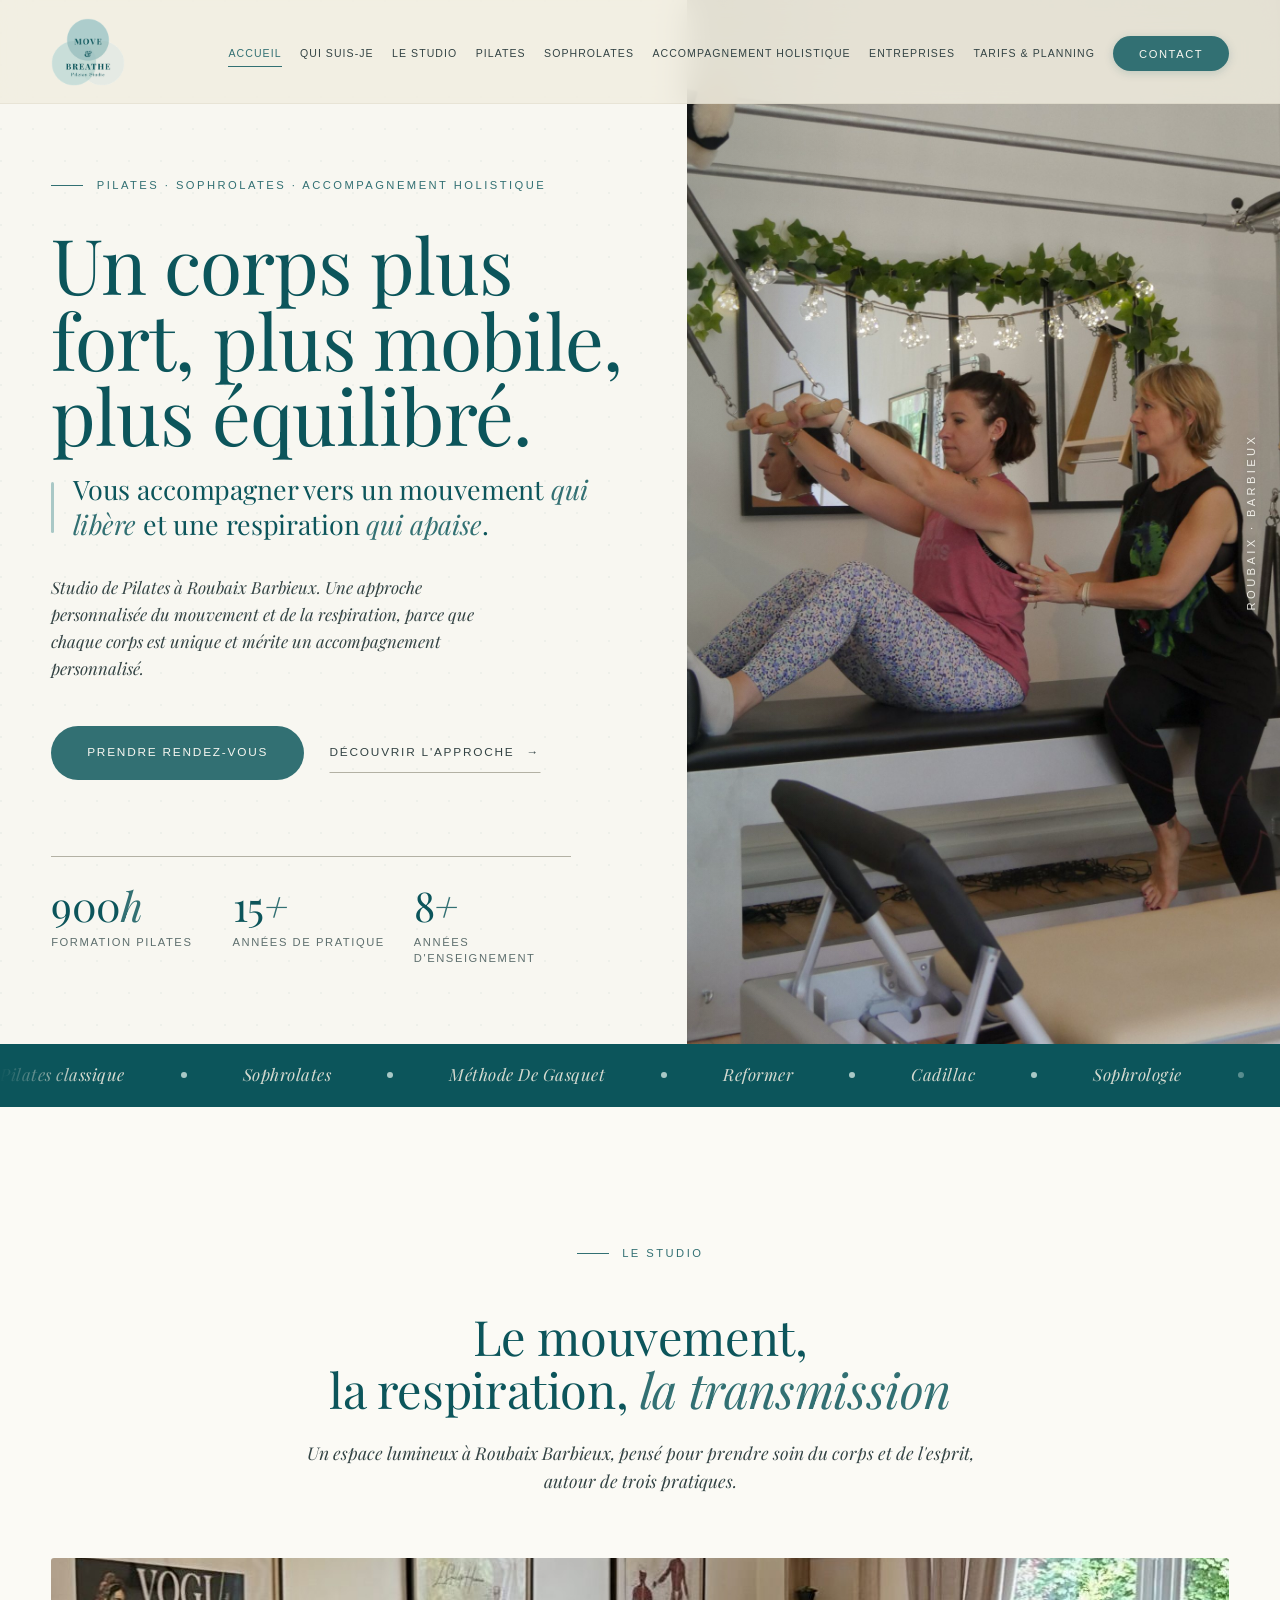
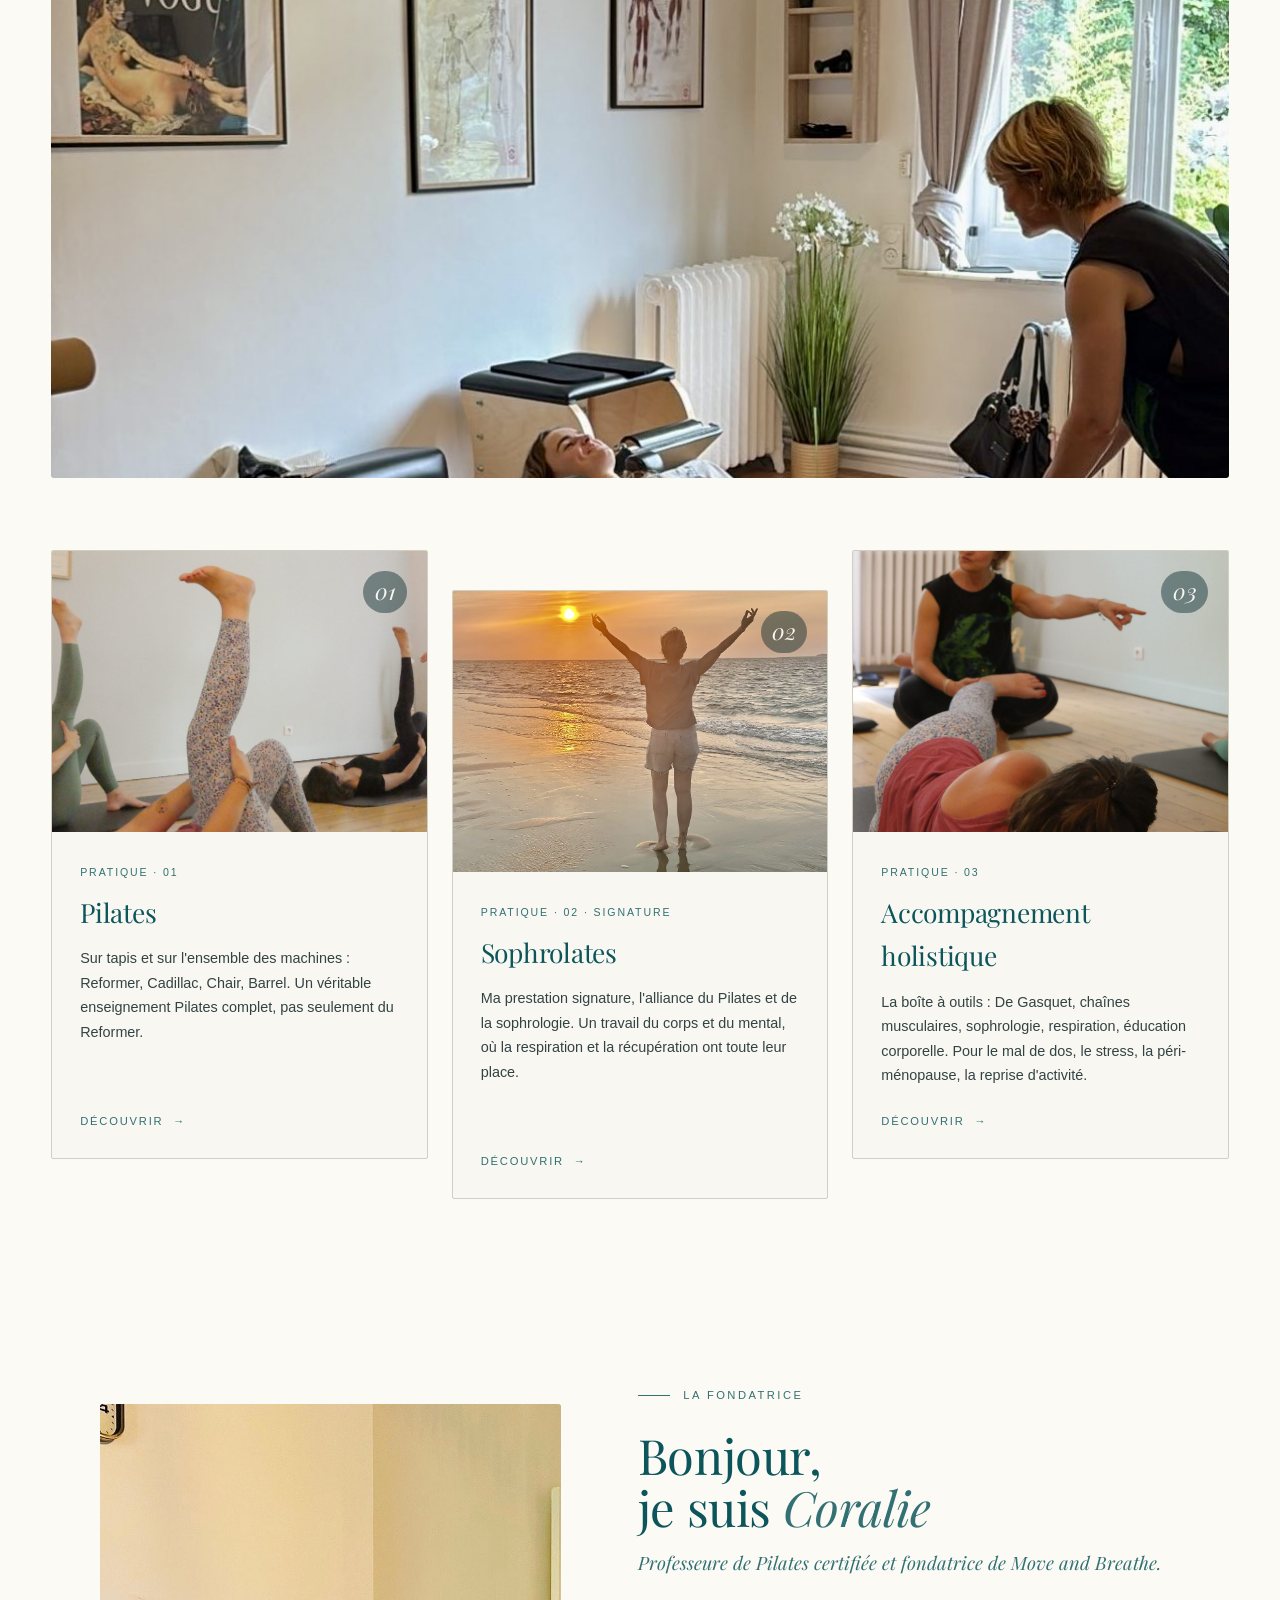
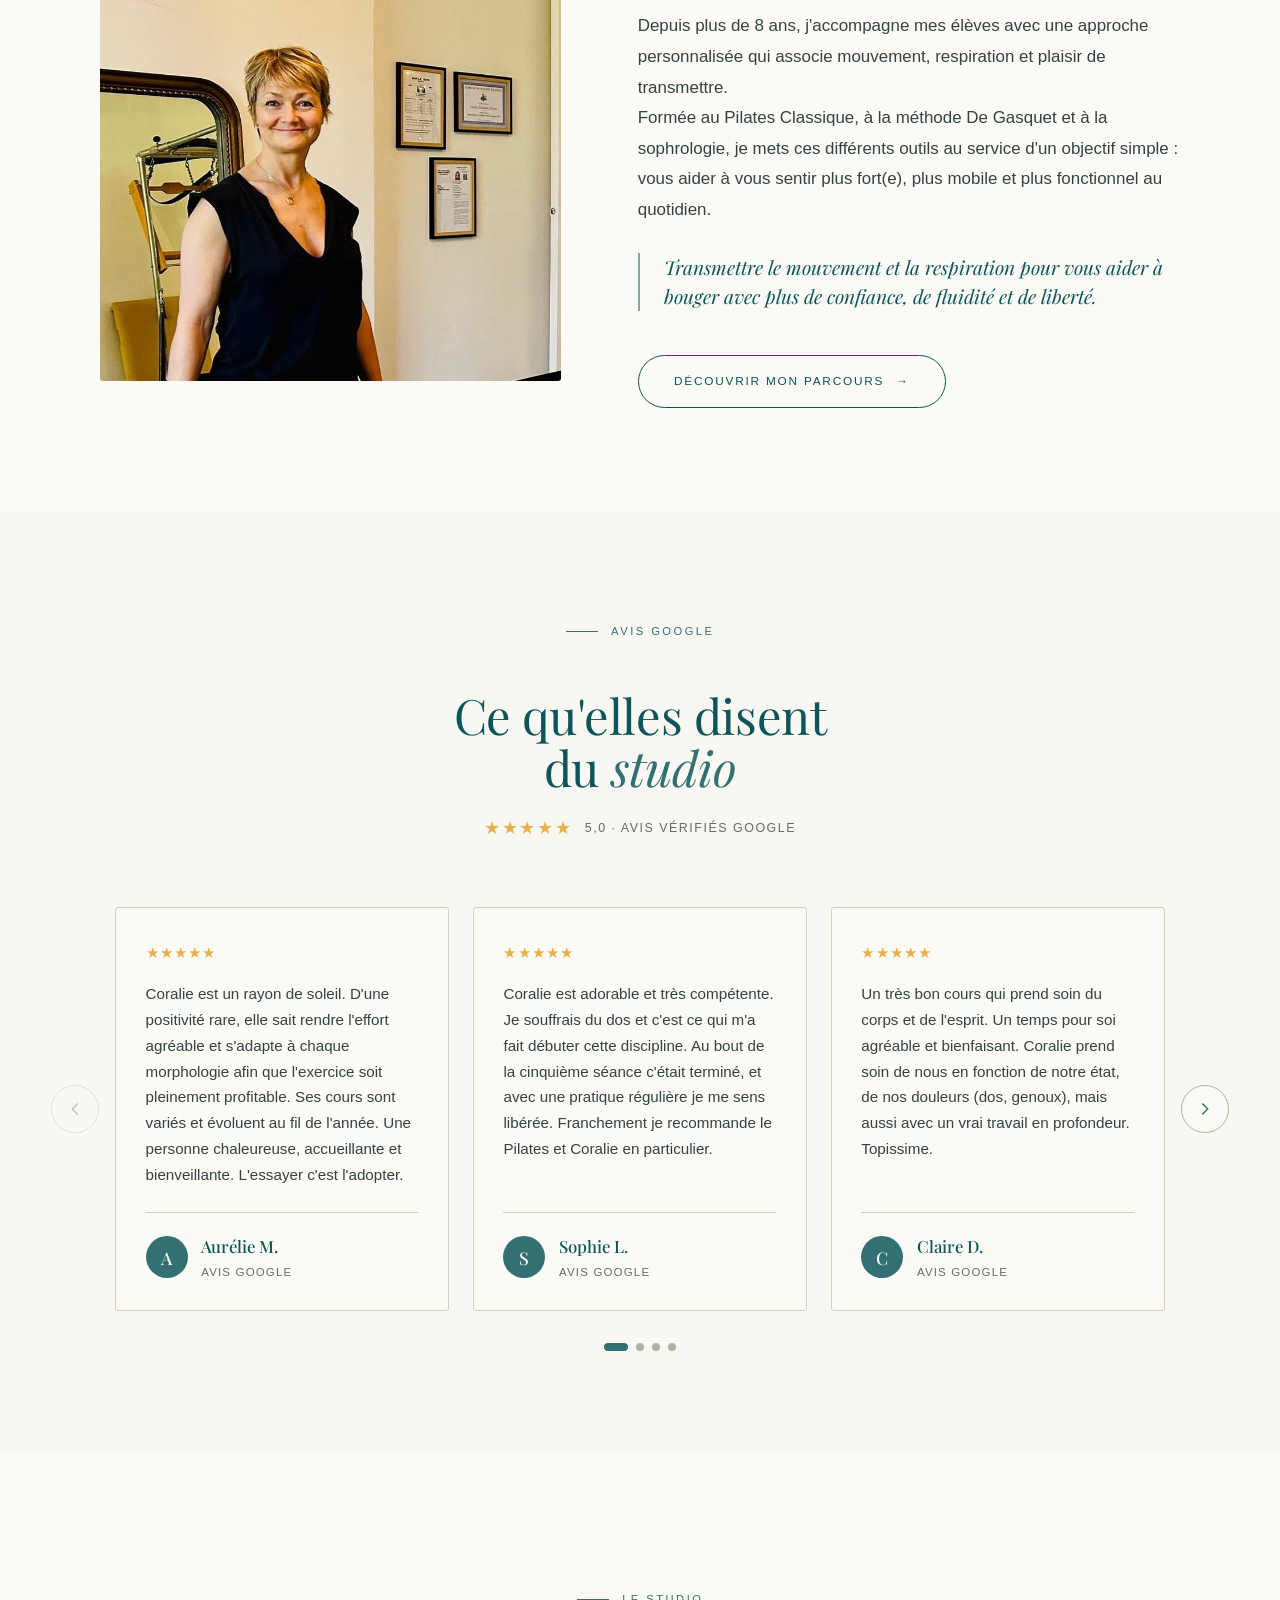
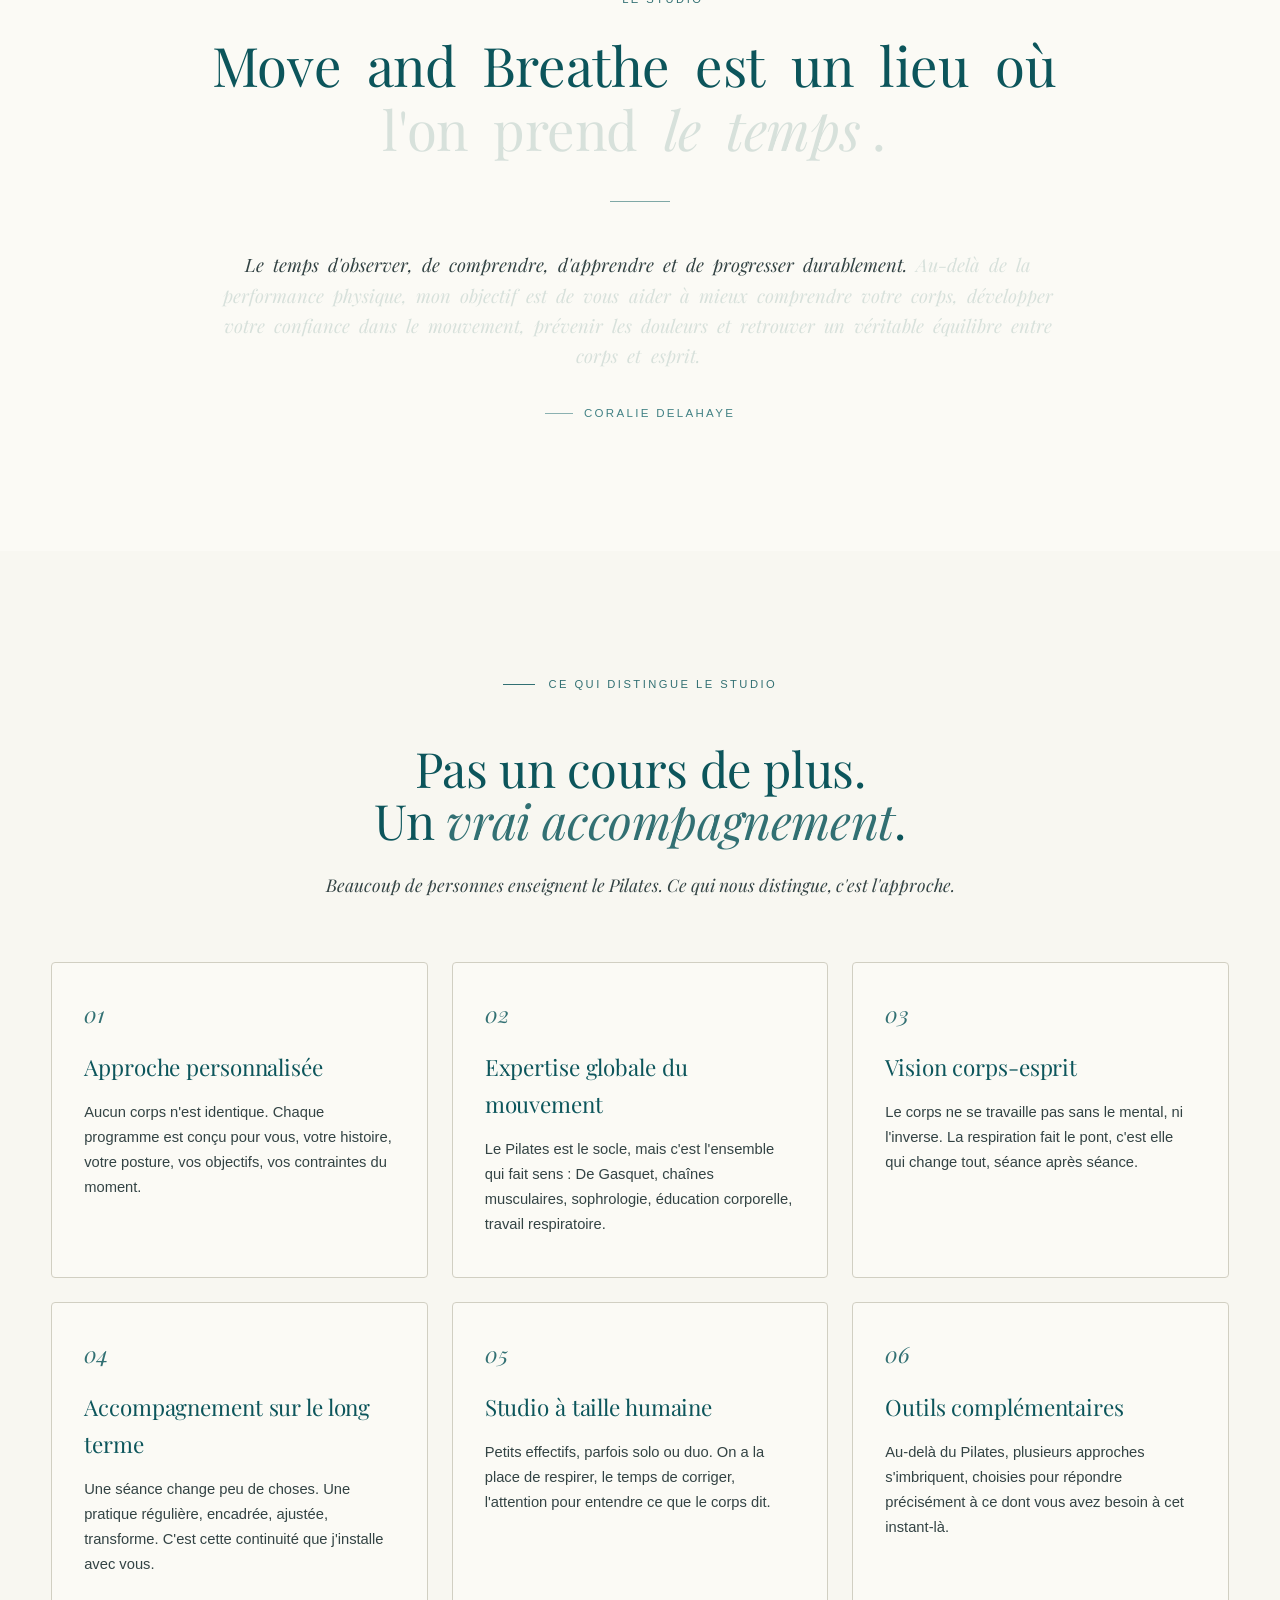
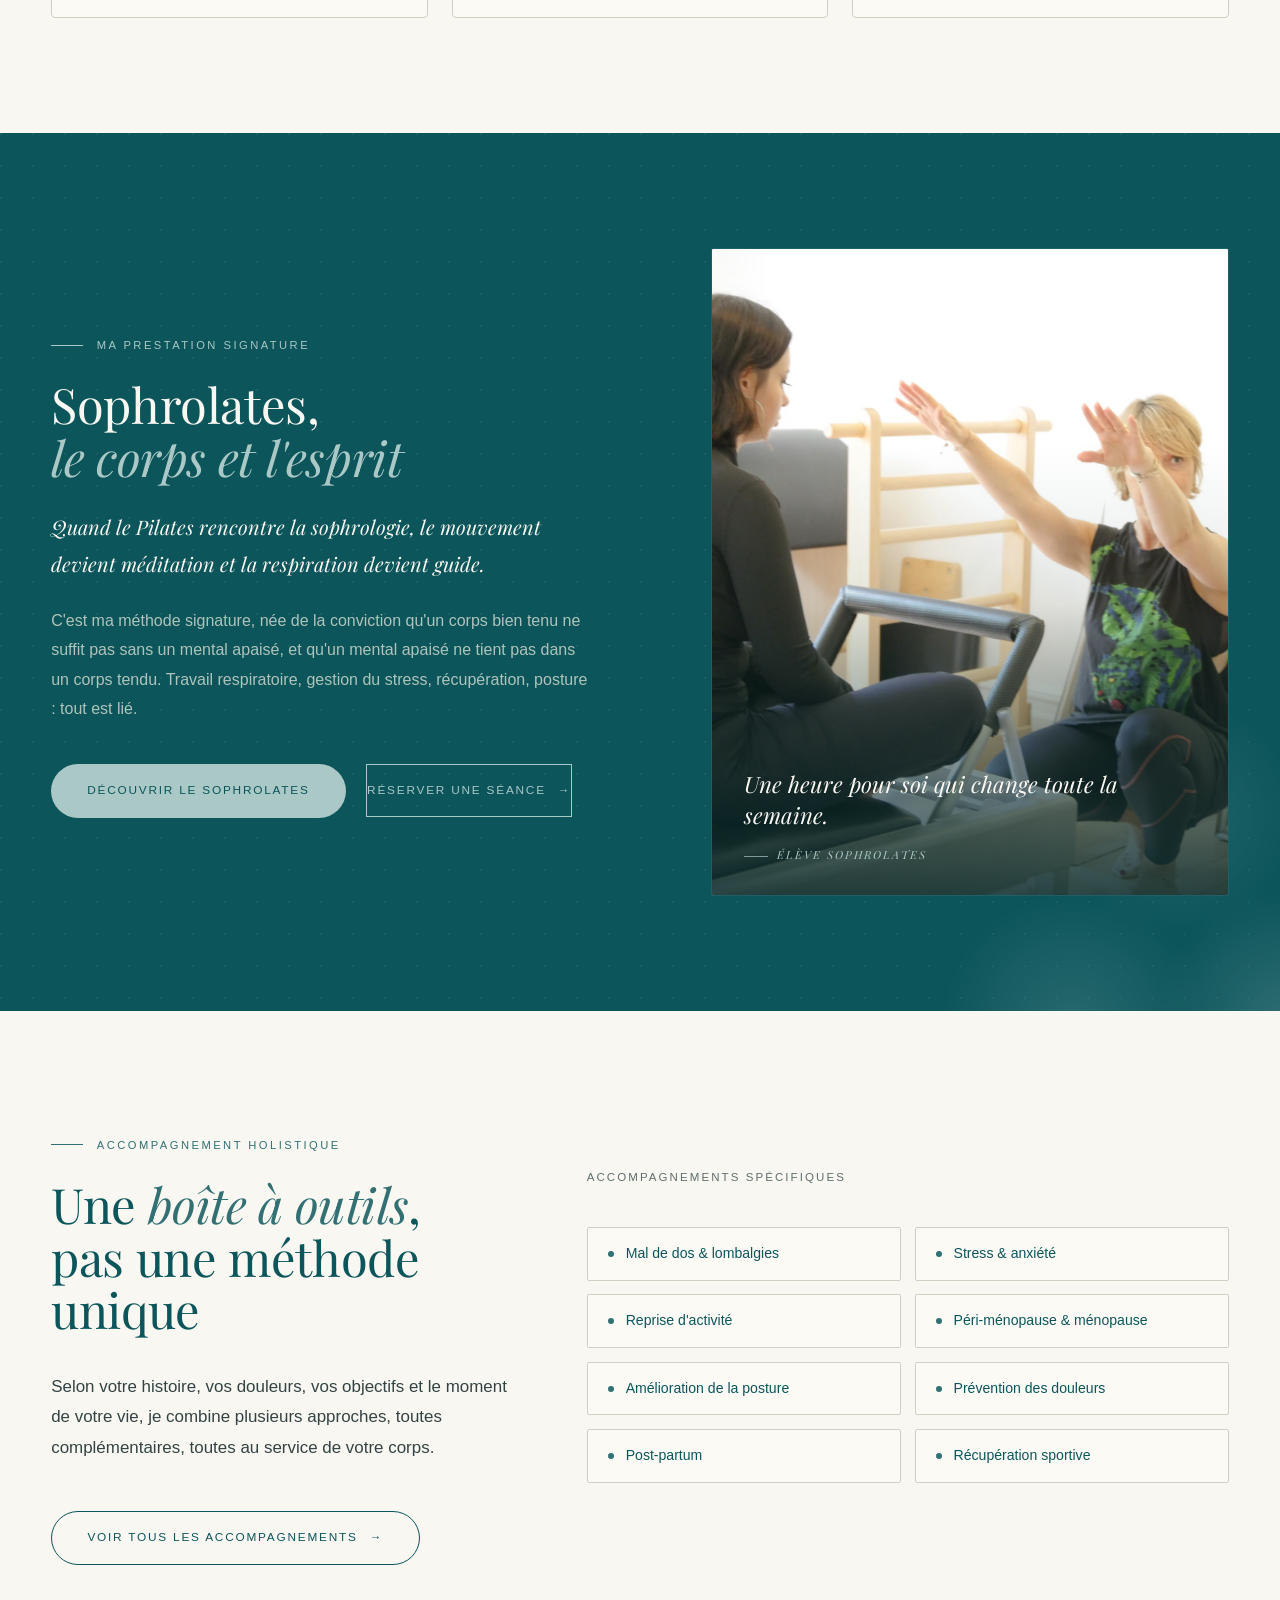
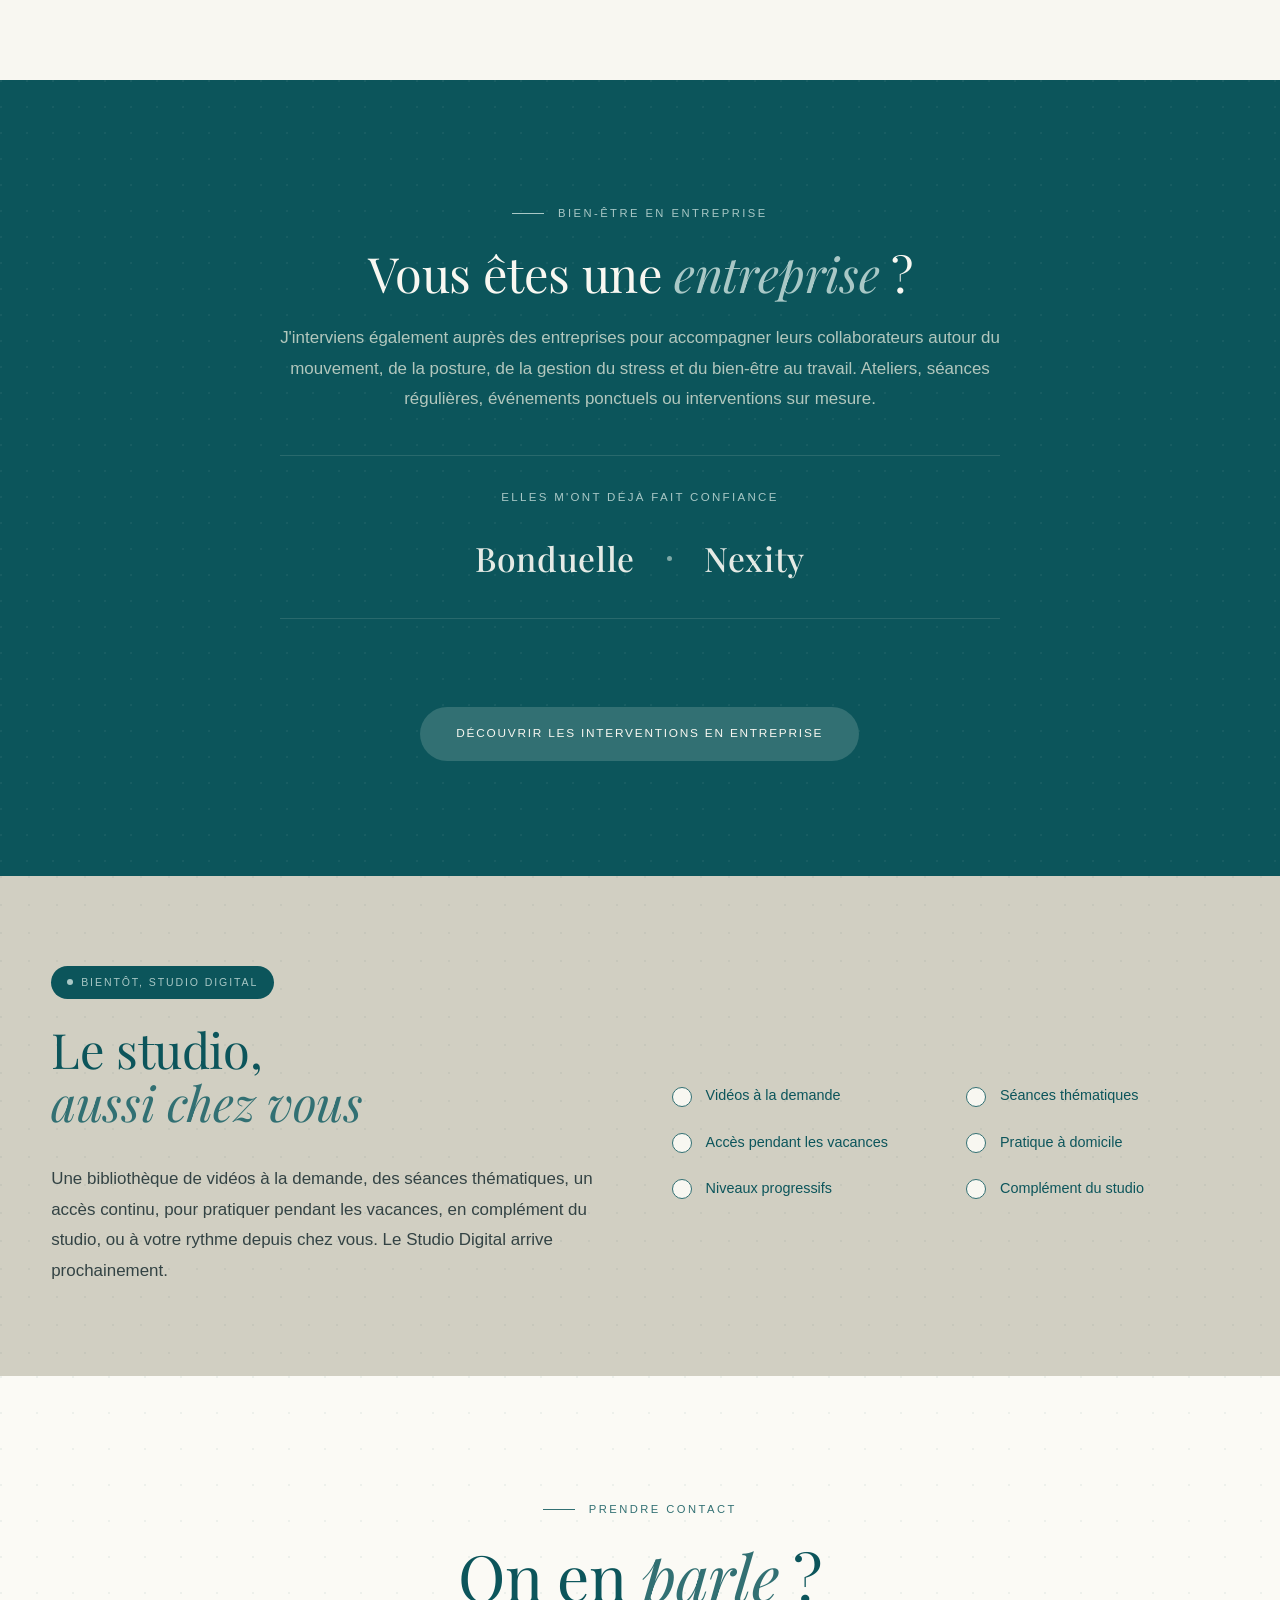
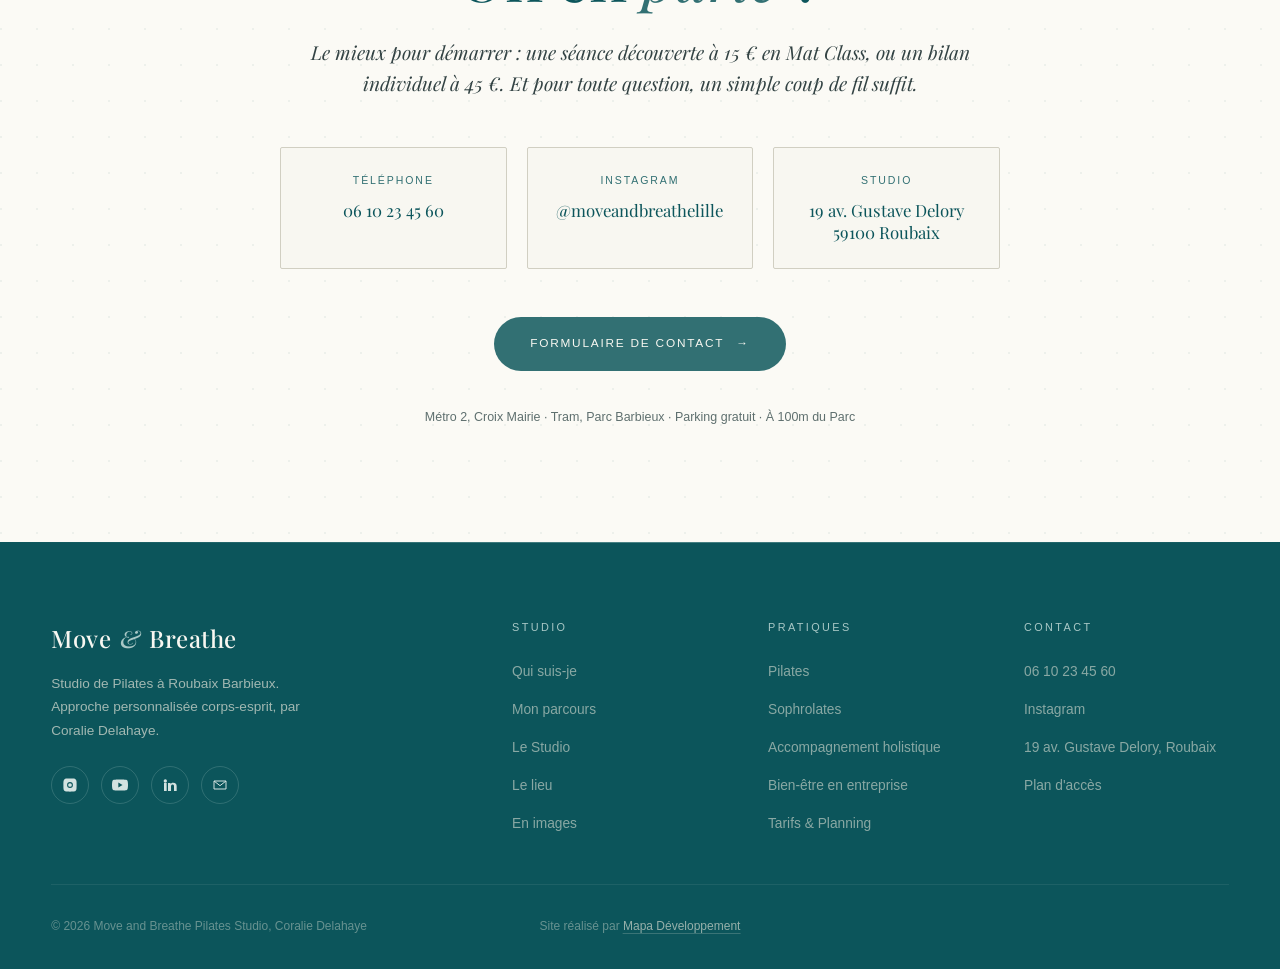
==== commit 9f6a7ecd: "Vercel" ====
--- a/index.html
+++ b/index.html
@@ -59,6 +59,29 @@
     margin-bottom: 2rem;
   }
   .hero-title em { font-style: italic; color: var(--teal); font-weight: 400; }
+  .hero-signature {
+    position: relative;
+    font-family: var(--serif);
+    font-weight: 400;
+    font-size: clamp(1.35rem, 2.1vw, 1.95rem);
+    line-height: 1.3;
+    letter-spacing: -0.005em;
+    color: var(--teal-deep);
+    max-width: 540px;
+    margin: -0.75rem 0 2rem;
+    padding-left: 1.35rem;
+  }
+  .hero-signature::before {
+    content: "";
+    position: absolute;
+    left: 0;
+    top: 0.35em;
+    bottom: 0.35em;
+    width: 3px;
+    border-radius: 3px;
+    background: var(--sage);
+  }
+  .hero-signature em { font-style: italic; color: var(--teal); }
   .hero-title .amp {
     font-style: italic;
     color: var(--sage-deep);
@@ -1043,7 +1066,7 @@
     {"@type":"OpeningHoursSpecification","dayOfWeek":"Friday","opens":"09:00","closes":"18:00"},
     {"@type":"OpeningHoursSpecification","dayOfWeek":"Saturday","opens":"09:00","closes":"12:00"}
   ],
-  "sameAs": ["https://www.instagram.com/moveandbreathelille"],
+  "sameAs": ["https://www.instagram.com/moveandbreathelille","https://www.youtube.com/@moveandbreathelille","https://www.linkedin.com/in/coralie-delahaye-3b2317172/"],
   "founder": {"@type":"Person","name":"Coralie Delahaye"},
   "description": "Studio de Pilates à Roubaix Barbieux. Approche personnalisée du mouvement et de la respiration : Pilates classique, Sophrolates, méthode De Gasquet, sophrologie. Par Coralie Delahaye."
 }
@@ -1080,7 +1103,8 @@
   <div class="hero-content">
     <div class="hero-eyebrow eyebrow reveal">Pilates · Sophrolates · Accompagnement holistique</div>
     <h1 class="hero-title split-text reveal reveal-delay-1">Un corps plus fort, plus mobile, <em>plus équilibré.</em></h1>
-    <p class="hero-desc reveal reveal-delay-2">
+    <p class="hero-signature reveal reveal-delay-2">Vous accompagner vers un mouvement <em>qui libère</em> et une respiration <em>qui apaise</em>.</p>
+    <p class="hero-desc reveal reveal-delay-3">
       Studio de Pilates à Roubaix Barbieux. Une approche personnalisée du mouvement et de la respiration, parce que chaque corps est unique et mérite un accompagnement personnalisé.
     </p>
     <div class="hero-actions reveal reveal-delay-3">
@@ -1505,7 +1529,7 @@
           <div class="cta-option-label">Téléphone</div>
           <div class="cta-option-value">06 10 23 45 60</div>
         </a>
-        <a href="https://www.instagram.com/moveandbreathelille" target="_blank" rel="noopener" class="cta-option">
+        <a href="https://www.instagram.com/moveandbreathelille?utm_source=qr" target="_blank" rel="noopener" class="cta-option">
           <div class="cta-option-label">Instagram</div>
           <div class="cta-option-value">@moveandbreathelille</div>
         </a>
@@ -1533,13 +1557,13 @@
         <div class="footer-brand">Move <span>&amp;</span> Breathe</div>
         <p class="footer-tagline">Studio de Pilates à Roubaix Barbieux. Approche personnalisée corps-esprit, par Coralie Delahaye.</p>
         <div class="footer-social">
-          <a href="https://www.instagram.com/moveandbreathelille" target="_blank" rel="noopener" aria-label="Instagram">
+          <a href="https://www.instagram.com/moveandbreathelille?utm_source=qr" target="_blank" rel="noopener" aria-label="Instagram">
             <svg viewBox="0 0 24 24" fill="currentColor"><path d="M12 2.2c3.2 0 3.6 0 4.8.1 1.2.1 1.8.2 2.2.4.6.2 1 .5 1.5.9.5.5.7.9.9 1.5.2.4.4 1 .4 2.2.1 1.3.1 1.6.1 4.8s0 3.6-.1 4.8c-.1 1.2-.2 1.8-.4 2.2-.2.6-.5 1-.9 1.5-.5.5-.9.7-1.5.9-.4.2-1 .4-2.2.4-1.3.1-1.6.1-4.8.1s-3.6 0-4.8-.1c-1.2-.1-1.8-.2-2.2-.4-.6-.2-1-.5-1.5-.9-.5-.5-.7-.9-.9-1.5-.2-.4-.4-1-.4-2.2-.1-1.3-.1-1.6-.1-4.8s0-3.6.1-4.8c.1-1.2.2-1.8.4-2.2.2-.6.5-1 .9-1.5.5-.5.9-.7 1.5-.9.4-.2 1-.4 2.2-.4 1.3-.1 1.6-.1 4.8-.1zm0 5.4a4.4 4.4 0 100 8.8 4.4 4.4 0 000-8.8zm0 7.2a2.8 2.8 0 110-5.6 2.8 2.8 0 010 5.6zm5.6-7.4a1 1 0 11-2.1 0 1 1 0 012.1 0z"/></svg>
           </a>
-          <a href="#" target="_blank" rel="noopener" aria-label="Facebook">
-            <svg viewBox="0 0 24 24" fill="currentColor"><path d="M14 9h3l.4-3H14V4.6c0-.9.3-1.5 1.6-1.5H17.5V.4C17.1.3 16.1.2 15 .2 12.6.2 11 1.7 11 4.3V6H8.2v3H11v9h3V9z"/></svg>
+          <a href="https://www.youtube.com/@moveandbreathelille" target="_blank" rel="noopener" aria-label="YouTube">
+            <svg viewBox="0 0 24 24" fill="currentColor"><path d="M23.5 6.2a3 3 0 00-2.1-2.1C19.5 3.6 12 3.6 12 3.6s-7.5 0-9.4.5A3 3 0 00.5 6.2 31.3 31.3 0 000 12a31.3 31.3 0 00.5 5.8 3 3 0 002.1 2.1c1.9.5 9.4.5 9.4.5s7.5 0 9.4-.5a3 3 0 002.1-2.1A31.3 31.3 0 0024 12a31.3 31.3 0 00-.5-5.8zM9.5 15.6V8.4l6.3 3.6-6.3 3.6z"/></svg>
           </a>
-          <a href="#" target="_blank" rel="noopener" aria-label="LinkedIn">
+          <a href="https://www.linkedin.com/in/coralie-delahaye-3b2317172/" target="_blank" rel="noopener" aria-label="LinkedIn">
             <svg viewBox="0 0 24 24" fill="currentColor"><path d="M4.98 3.5a2.5 2.5 0 11-.02 5 2.5 2.5 0 01.02-5zM3 9h4v12H3V9zm6 0h3.8v1.7h.05c.53-1 1.83-2.05 3.77-2.05C20.6 8.65 22 10.5 22 14v7h-4v-6.2c0-1.5-.03-3.4-2.07-3.4-2.08 0-2.4 1.6-2.4 3.3V21H9V9z"/></svg>
           </a>
           <a href="mailto:moveandbreathelille@gmail.com" aria-label="Email">
@@ -1571,7 +1595,7 @@
         <div class="footer-col-title">Contact</div>
         <ul class="footer-links">
           <li><a href="tel:0610234560">06 10 23 45 60</a></li>
-          <li><a href="https://www.instagram.com/moveandbreathelille" target="_blank" rel="noopener">Instagram</a></li>
+          <li><a href="https://www.instagram.com/moveandbreathelille?utm_source=qr" target="_blank" rel="noopener">Instagram</a></li>
           <li><a href="contact.html">19 av. Gustave Delory, Roubaix</a></li>
           <li><a href="contact.html#access">Plan d'accès</a></li>
         </ul>
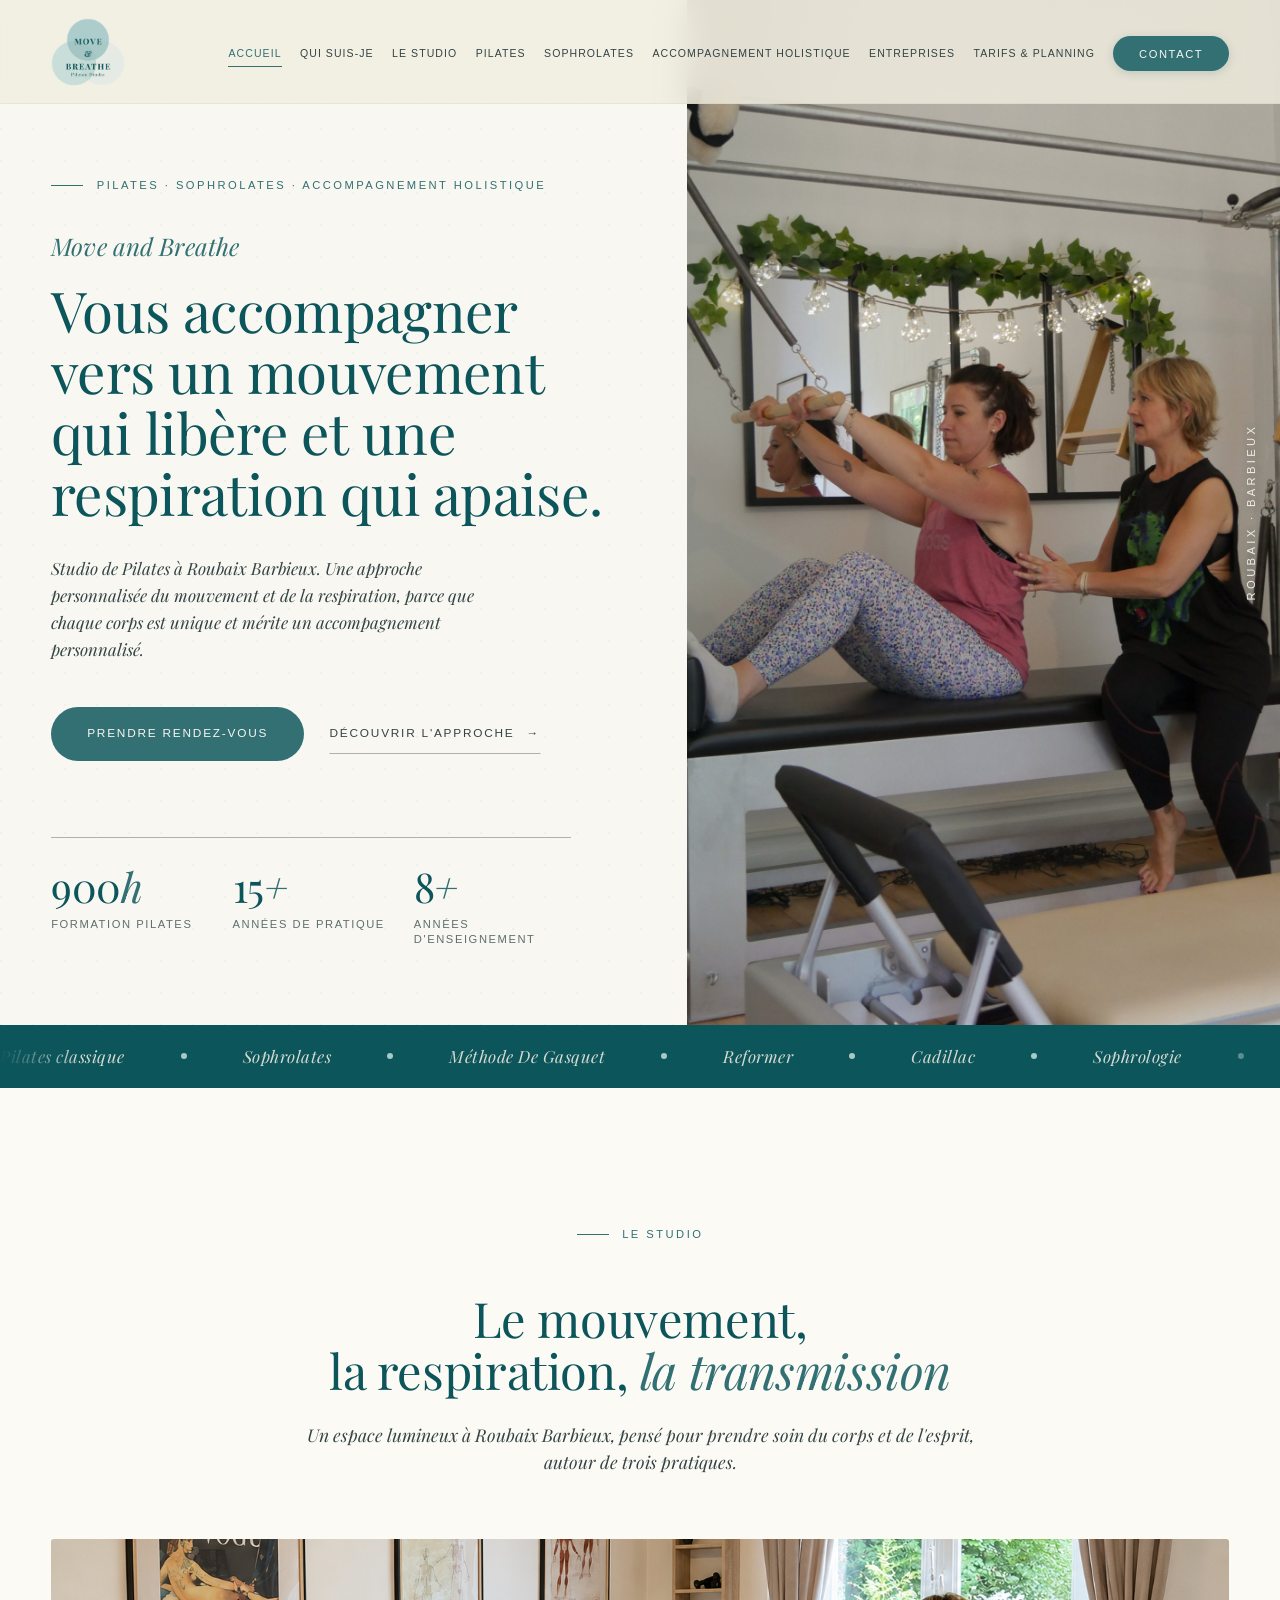
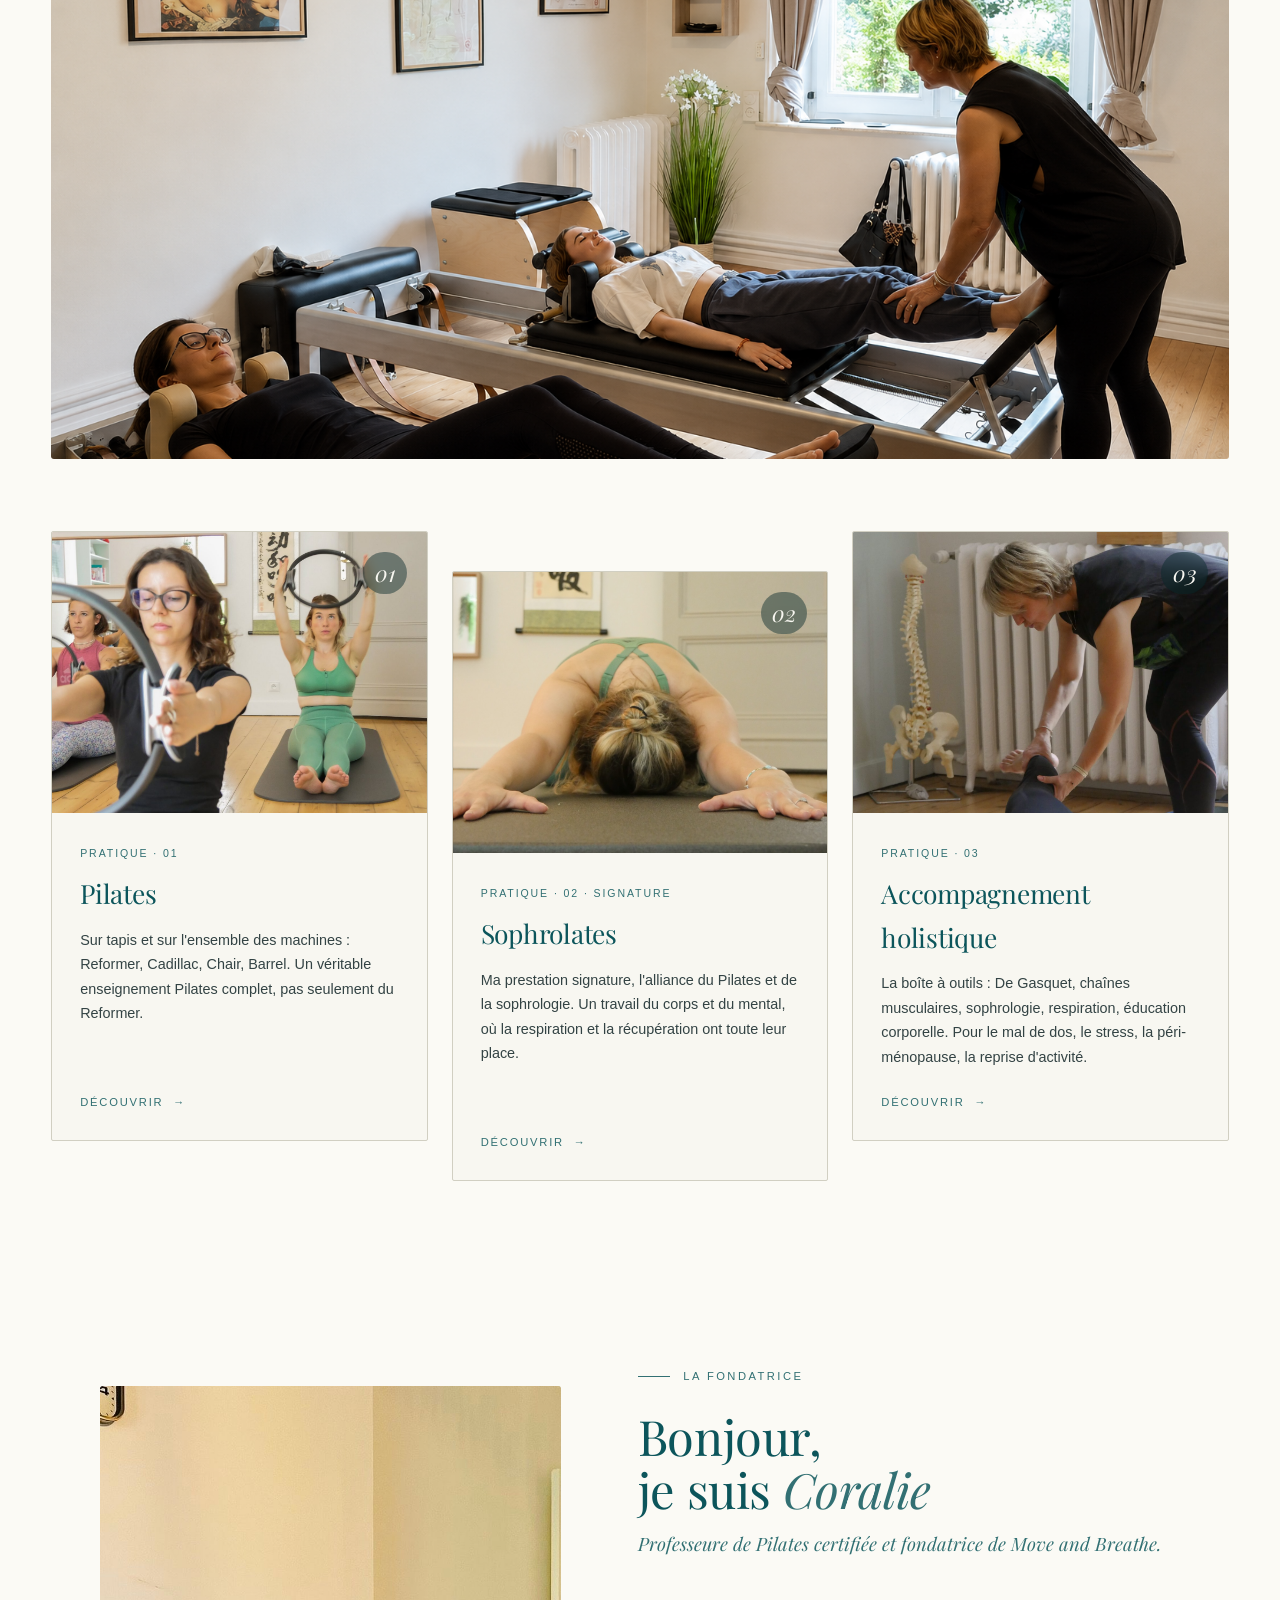
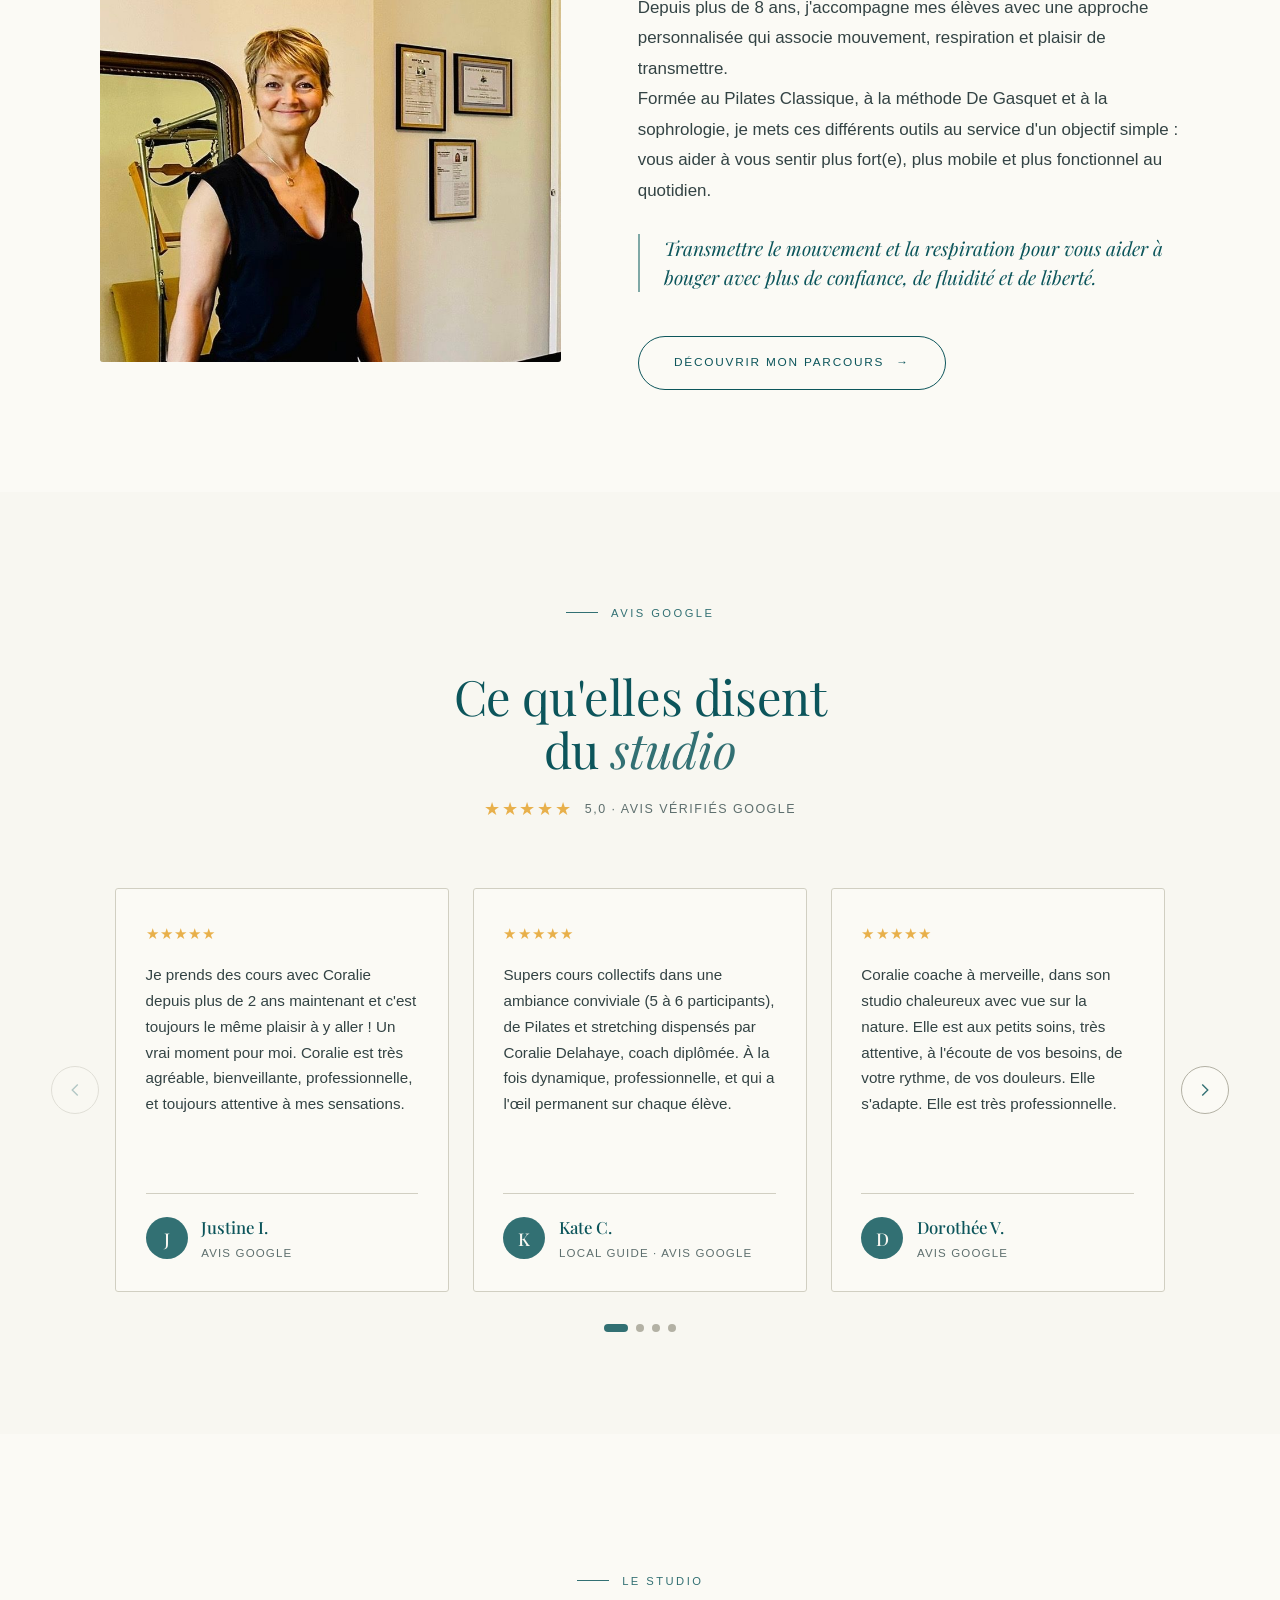
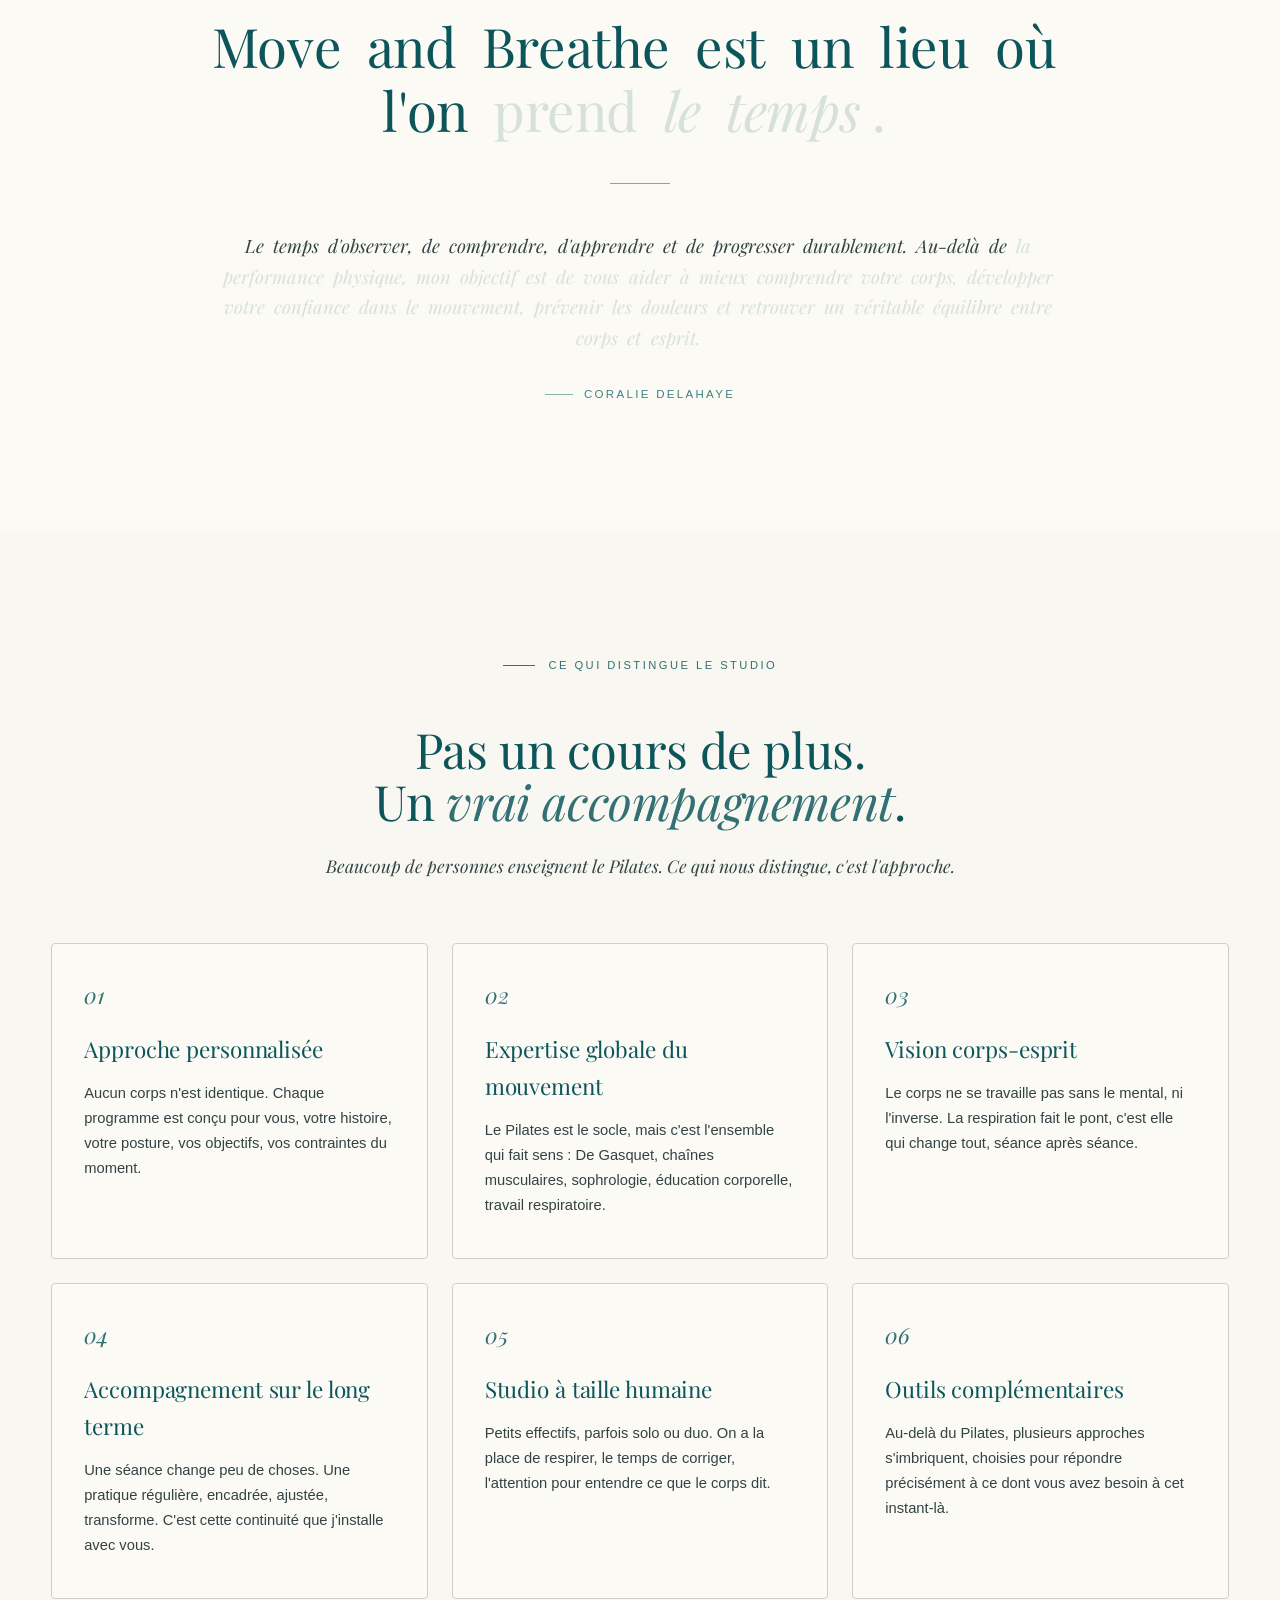
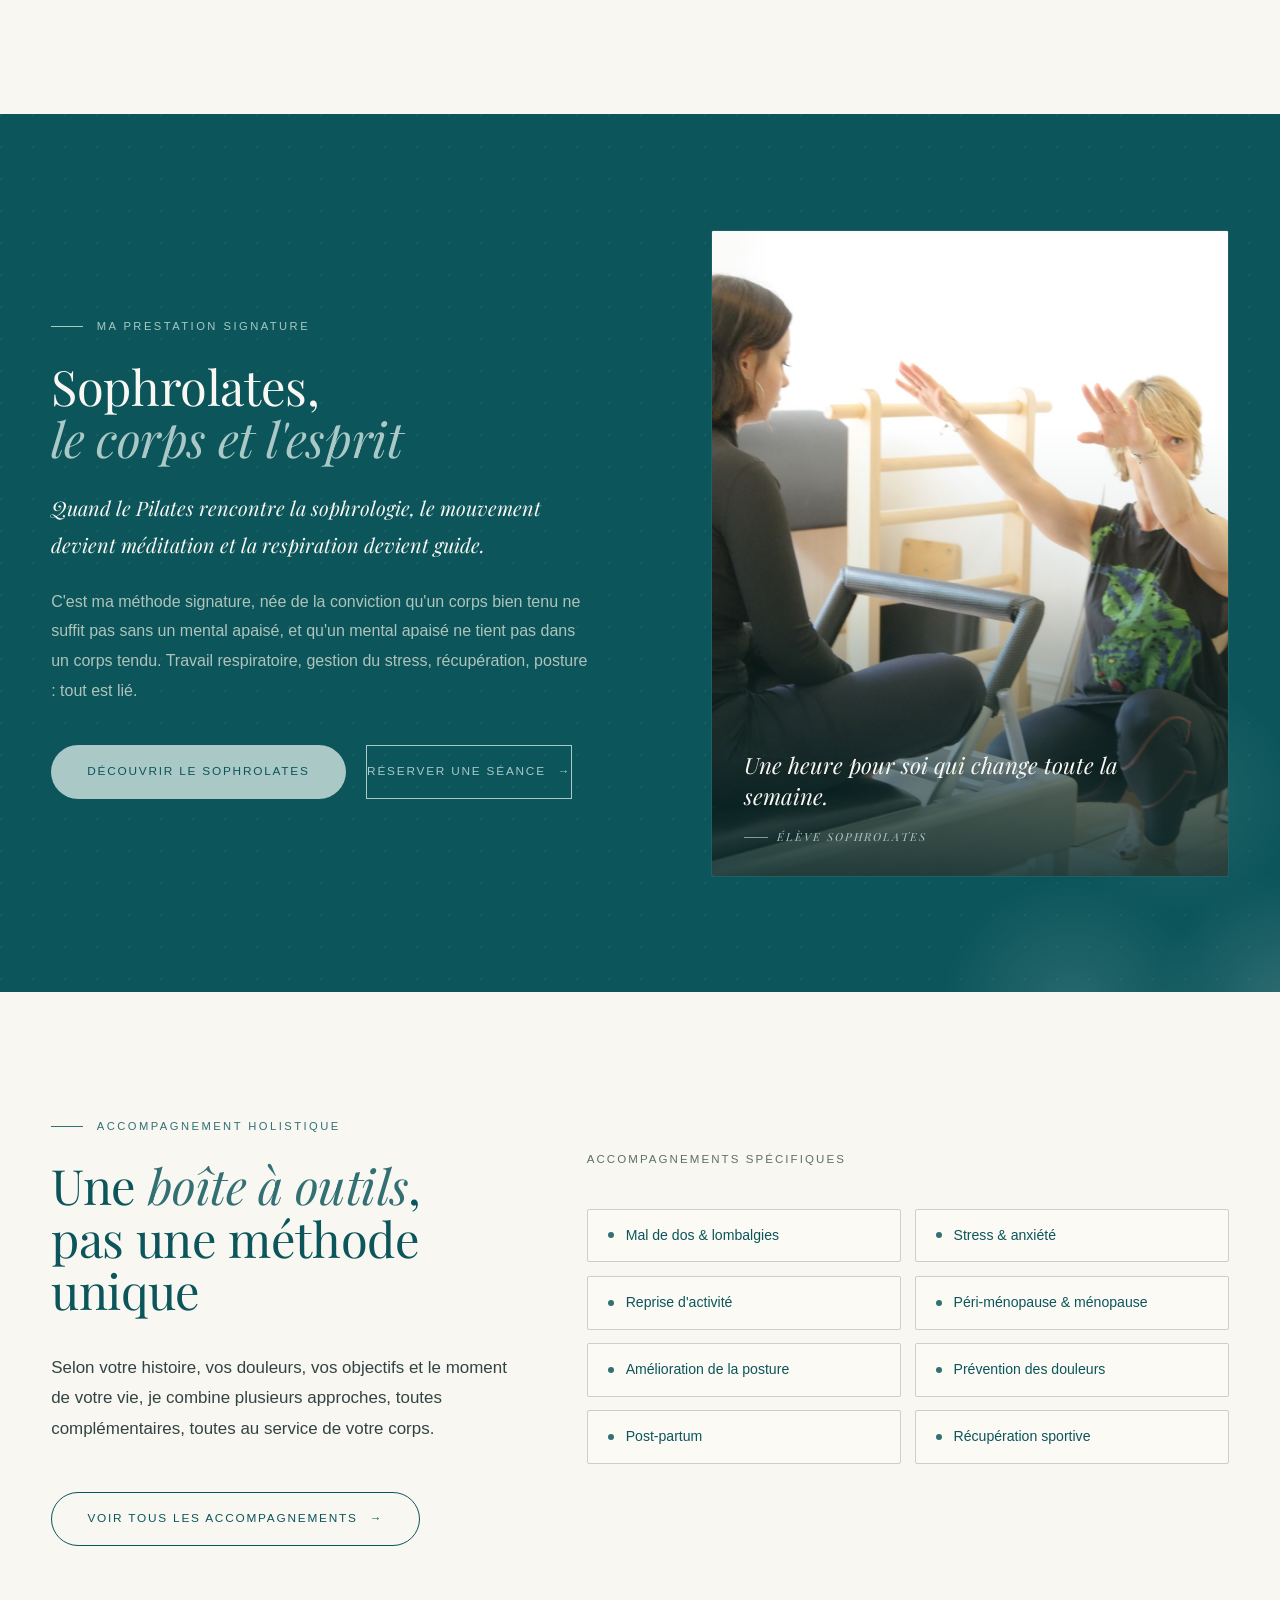
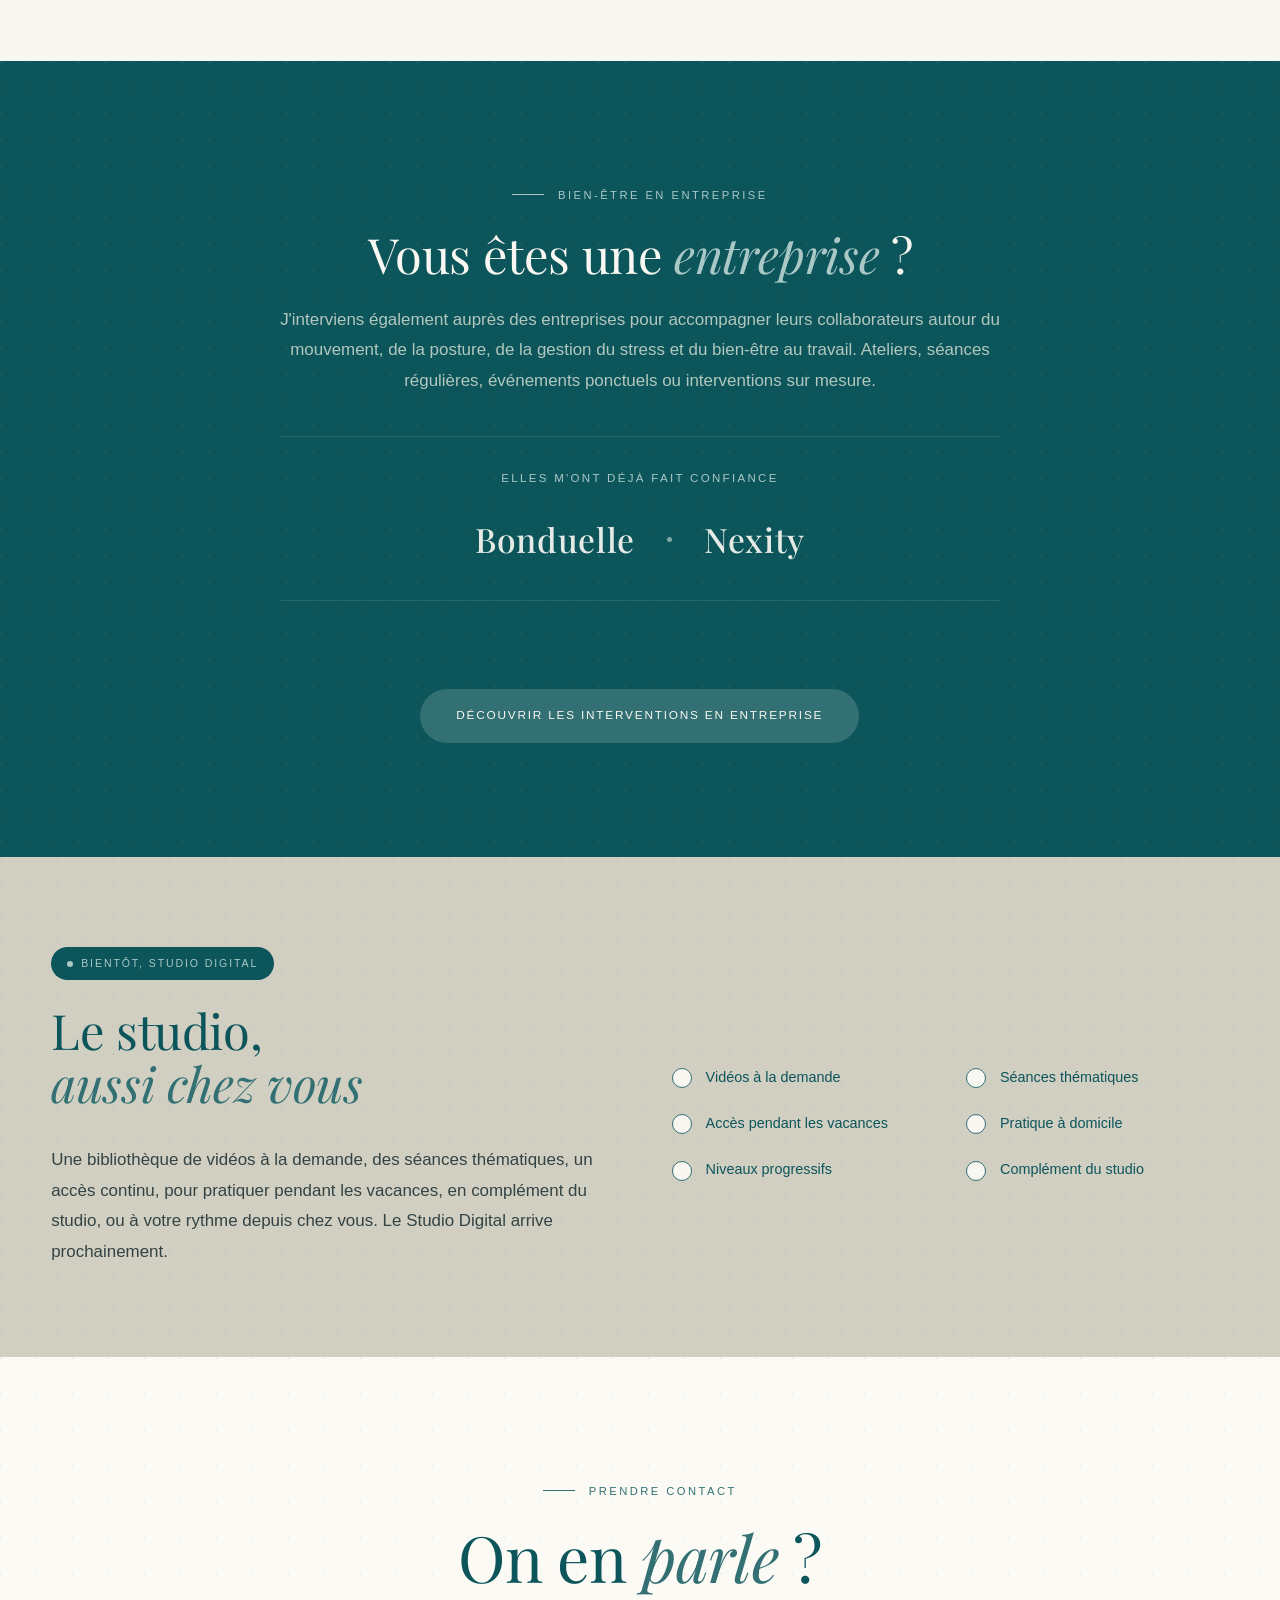
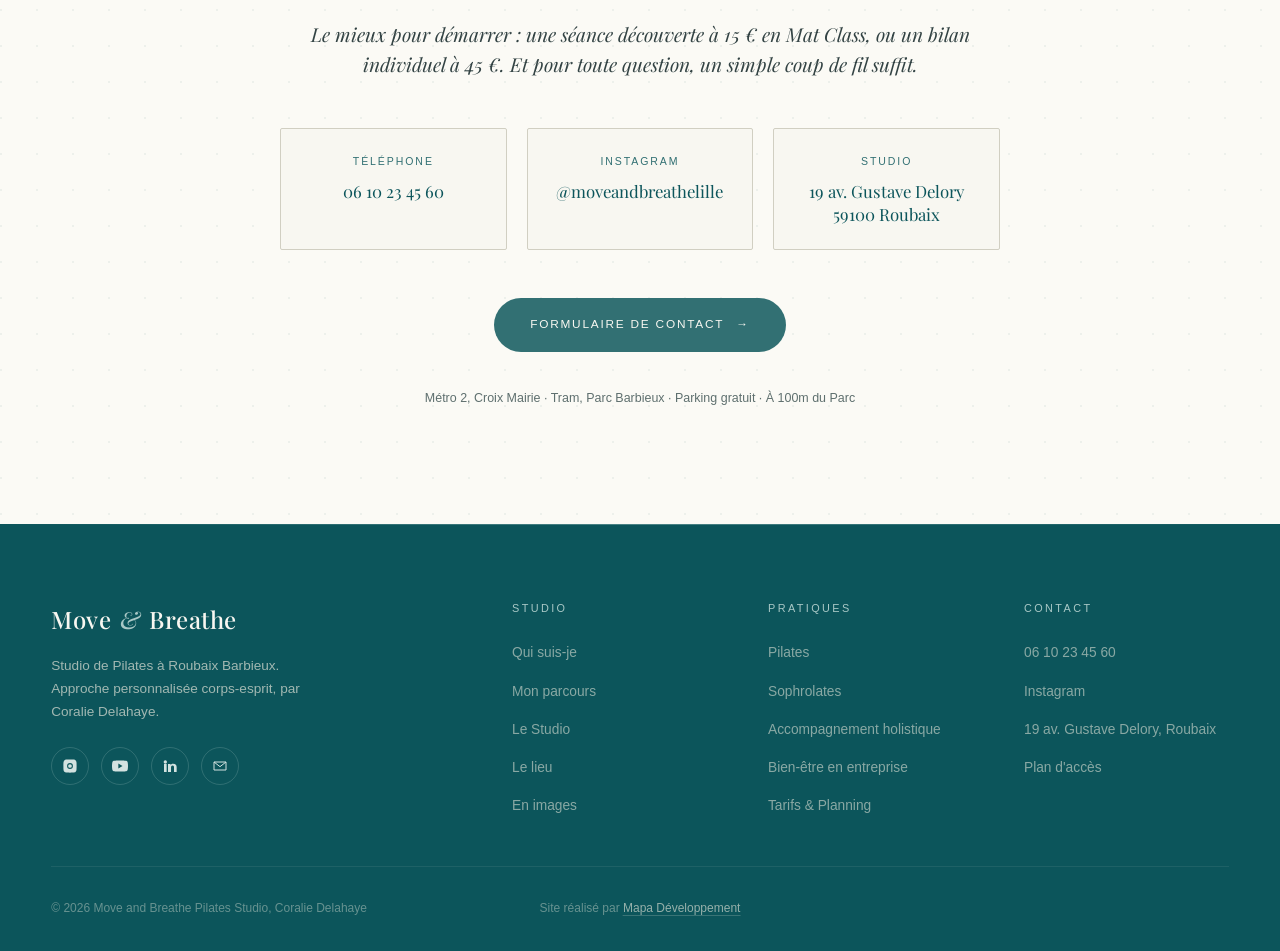
==== commit 69338a31: "Vercel" ====
--- a/index.html
+++ b/index.html
@@ -52,36 +52,21 @@
   .hero-title {
     font-family: var(--serif);
     font-weight: 400;
-    font-size: clamp(2.6rem, 6vw, 5.8rem);
-    line-height: 0.98;
+    font-size: clamp(2rem, 4.4vw, 4rem);
+    line-height: 1.08;
     letter-spacing: -0.012em;
     color: var(--teal-deep);
     margin-bottom: 2rem;
   }
   .hero-title em { font-style: italic; color: var(--teal); font-weight: 400; }
-  .hero-signature {
-    position: relative;
-    font-family: var(--serif);
-    font-weight: 400;
-    font-size: clamp(1.35rem, 2.1vw, 1.95rem);
-    line-height: 1.3;
-    letter-spacing: -0.005em;
-    color: var(--teal-deep);
-    max-width: 540px;
-    margin: -0.75rem 0 2rem;
-    padding-left: 1.35rem;
-  }
-  .hero-signature::before {
-    content: "";
-    position: absolute;
-    left: 0;
-    top: 0.35em;
-    bottom: 0.35em;
-    width: 3px;
-    border-radius: 3px;
-    background: var(--sage);
-  }
-  .hero-signature em { font-style: italic; color: var(--teal); }
+  .hero-brand {
+    font-family: var(--serif);
+    font-size: clamp(1.3rem, 1.9vw, 1.75rem);
+    font-style: italic;
+    color: var(--teal);
+    letter-spacing: 0.005em;
+    margin-bottom: 0.85rem;
+  }
   .hero-title .amp {
     font-style: italic;
     color: var(--sage-deep);
@@ -1102,8 +1087,8 @@
 <header class="hero">
   <div class="hero-content">
     <div class="hero-eyebrow eyebrow reveal">Pilates · Sophrolates · Accompagnement holistique</div>
-    <h1 class="hero-title split-text reveal reveal-delay-1">Un corps plus fort, plus mobile, <em>plus équilibré.</em></h1>
-    <p class="hero-signature reveal reveal-delay-2">Vous accompagner vers un mouvement <em>qui libère</em> et une respiration <em>qui apaise</em>.</p>
+    <div class="hero-brand reveal reveal-delay-1">Move and Breathe</div>
+    <h1 class="hero-title split-text reveal reveal-delay-2">Vous accompagner vers un mouvement qui libère et une respiration qui apaise.</h1>
     <p class="hero-desc reveal reveal-delay-3">
       Studio de Pilates à Roubaix Barbieux. Une approche personnalisée du mouvement et de la respiration, parce que chaque corps est unique et mérite un accompagnement personnalisé.
     </p>
@@ -1176,7 +1161,7 @@
     <div class="practices-grid">
       <a href="pilates.html" class="practice-card reveal reveal-delay-1">
         <div class="practice-visual">
-          <img src="assets/img/pilates-tapis.jpg" alt="Cours de Pilates sur tapis" loading="lazy">
+          <img src="assets/img/pilates-cercle.jpg" alt="Cours de Pilates avec cercle magique au studio Move and Breathe" loading="lazy">
           <span class="practice-number">01</span>
         </div>
         <div class="practice-content">
@@ -1189,7 +1174,7 @@
 
       <a href="sophrolates.html" class="practice-card reveal reveal-delay-2">
         <div class="practice-visual">
-          <img src="assets/img/sophrolates-relax.jpg" alt="Sophrolates : lâcher-prise et respiration, un moment de reconnexion à soi" loading="lazy">
+          <img src="assets/img/sophrolates-enfant.jpg" alt="Sophrolates : posture de l'enfant sur le tapis, lâcher-prise et respiration, un moment de reconnexion à soi" loading="lazy">
           <span class="practice-number">02</span>
         </div>
         <div class="practice-content">
@@ -1202,7 +1187,7 @@
 
       <a href="accompagnement.html" class="practice-card reveal reveal-delay-3">
         <div class="practice-visual">
-          <img src="assets/img/accompagnement-bilan.jpg" alt="Accompagnement personnalisé et bilan" loading="lazy">
+          <img src="assets/img/coralie-correction.jpg" alt="Coralie corrige une élève lors d'un accompagnement personnalisé" loading="lazy">
           <span class="practice-number">03</span>
         </div>
         <div class="practice-content">
@@ -1264,11 +1249,11 @@
         <div class="reviews-track">
           <article class="review-card">
             <div class="review-stars">★★★★★</div>
-            <p class="review-text">Coralie est un rayon de soleil. D'une positivité rare, elle sait rendre l'effort agréable et s'adapte à chaque morphologie afin que l'exercice soit pleinement profitable. Ses cours sont variés et évoluent au fil de l'année. Une personne chaleureuse, accueillante et bienveillante. L'essayer c'est l'adopter.</p>
+            <p class="review-text">Je prends des cours avec Coralie depuis plus de 2 ans maintenant et c'est toujours le même plaisir à y aller ! Un vrai moment pour moi. Coralie est très agréable, bienveillante, professionnelle, et toujours attentive à mes sensations.</p>
             <div class="review-author">
-              <div class="review-avatar">A</div>
+              <div class="review-avatar">J</div>
               <div>
-                <div class="review-name">Aurélie M.</div>
+                <div class="review-name">Justine I.</div>
                 <div class="review-meta">Avis Google</div>
               </div>
             </div>
@@ -1276,11 +1261,23 @@
 
           <article class="review-card">
             <div class="review-stars">★★★★★</div>
-            <p class="review-text">Coralie est adorable et très compétente. Je souffrais du dos et c'est ce qui m'a fait débuter cette discipline. Au bout de la cinquième séance c'était terminé, et avec une pratique régulière je me sens libérée. Franchement je recommande le Pilates et Coralie en particulier.</p>
+            <p class="review-text">Supers cours collectifs dans une ambiance conviviale (5 à 6 participants), de Pilates et stretching dispensés par Coralie Delahaye, coach diplômée. À la fois dynamique, professionnelle, et qui a l'œil permanent sur chaque élève.</p>
             <div class="review-author">
-              <div class="review-avatar">S</div>
+              <div class="review-avatar">K</div>
               <div>
-                <div class="review-name">Sophie L.</div>
+                <div class="review-name">Kate C.</div>
+                <div class="review-meta">Local Guide · Avis Google</div>
+              </div>
+            </div>
+          </article>
+
+          <article class="review-card">
+            <div class="review-stars">★★★★★</div>
+            <p class="review-text">Coralie coache à merveille, dans son studio chaleureux avec vue sur la nature. Elle est aux petits soins, très attentive, à l'écoute de vos besoins, de votre rythme, de vos douleurs. Elle s'adapte. Elle est très professionnelle.</p>
+            <div class="review-author">
+              <div class="review-avatar">D</div>
+              <div>
+                <div class="review-name">Dorothée V.</div>
                 <div class="review-meta">Avis Google</div>
               </div>
             </div>
@@ -1288,11 +1285,11 @@
 
           <article class="review-card">
             <div class="review-stars">★★★★★</div>
-            <p class="review-text">Un très bon cours qui prend soin du corps et de l'esprit. Un temps pour soi agréable et bienfaisant. Coralie prend soin de nous en fonction de notre état, de nos douleurs (dos, genoux), mais aussi avec un vrai travail en profondeur. Topissime.</p>
+            <p class="review-text">Cela fait 4 ans que je pratique le Pilates avec Coralie et je n'ai plus aucune douleur au dos. Mon heure hebdomadaire est un véritable moment de détente tout en me renforçant musculairement grâce à des exercices adaptés.</p>
             <div class="review-author">
-              <div class="review-avatar">C</div>
+              <div class="review-avatar">G</div>
               <div>
-                <div class="review-name">Claire D.</div>
+                <div class="review-name">Géraldine T.</div>
                 <div class="review-meta">Avis Google</div>
               </div>
             </div>
@@ -1300,11 +1297,11 @@
 
           <article class="review-card">
             <div class="review-stars">★★★★★</div>
-            <p class="review-text">Je pratique le Pilates depuis deux ans avec Coralie et je suis ravie. Coralie est très compétente et les cours se déroulent de manière agréable. J'en retire beaucoup de satisfaction et de bénéfices au niveau musculaire et de la posture ; mon corps est plus tonique et plus fluide.</p>
+            <p class="review-text">Je recommande vivement les cours de Pilates de Coralie ! La qualité de l'enseignement est remarquable : chaque séance est préparée avec soin, dans une ambiance à la fois bienveillante et motivante.</p>
             <div class="review-author">
-              <div class="review-avatar">M</div>
+              <div class="review-avatar">D</div>
               <div>
-                <div class="review-name">Marie P.</div>
+                <div class="review-name">Diyana C.</div>
                 <div class="review-meta">Avis Google</div>
               </div>
             </div>
@@ -1312,23 +1309,11 @@
 
           <article class="review-card">
             <div class="review-stars">★★★★★</div>
-            <p class="review-text">Coralie m'a fait découvrir les Sophrolates, une combinaison de Pilates et de Sophrologie, parfait pour moi qui souffre facilement du dos et qui suis tendue de nature. On ressent les bienfaits associés de ces deux pratiques. Je recommande particulièrement !</p>
+            <p class="review-text">Cela fait presqu'un an que je viens au cours de Coralie et j'apprécie beaucoup. C'est une professeure très compétente et vraiment attentive à chacun pour améliorer nos postures. Le lieu est très agréable, l'ambiance cordiale et respectueuse. C'est le meilleur cours de gym que j'aie testé !</p>
             <div class="review-author">
-              <div class="review-avatar">N</div>
+              <div class="review-avatar">S</div>
               <div>
-                <div class="review-name">Nathalie B.</div>
-                <div class="review-meta">Avis Google</div>
-              </div>
-            </div>
-          </article>
-
-          <article class="review-card">
-            <div class="review-stars">★★★★★</div>
-            <p class="review-text">Si vous cherchez un lieu pour prendre des cours de Pilates, foncez les yeux fermés chez Move and Breathe. Coralie est à l'écoute, vous accompagne en douceur et vous fait progresser séance après séance.</p>
-            <div class="review-author">
-              <div class="review-avatar">É</div>
-              <div>
-                <div class="review-name">Émilie R.</div>
+                <div class="review-name">Sandrine M.</div>
                 <div class="review-meta">Avis Google</div>
               </div>
             </div>
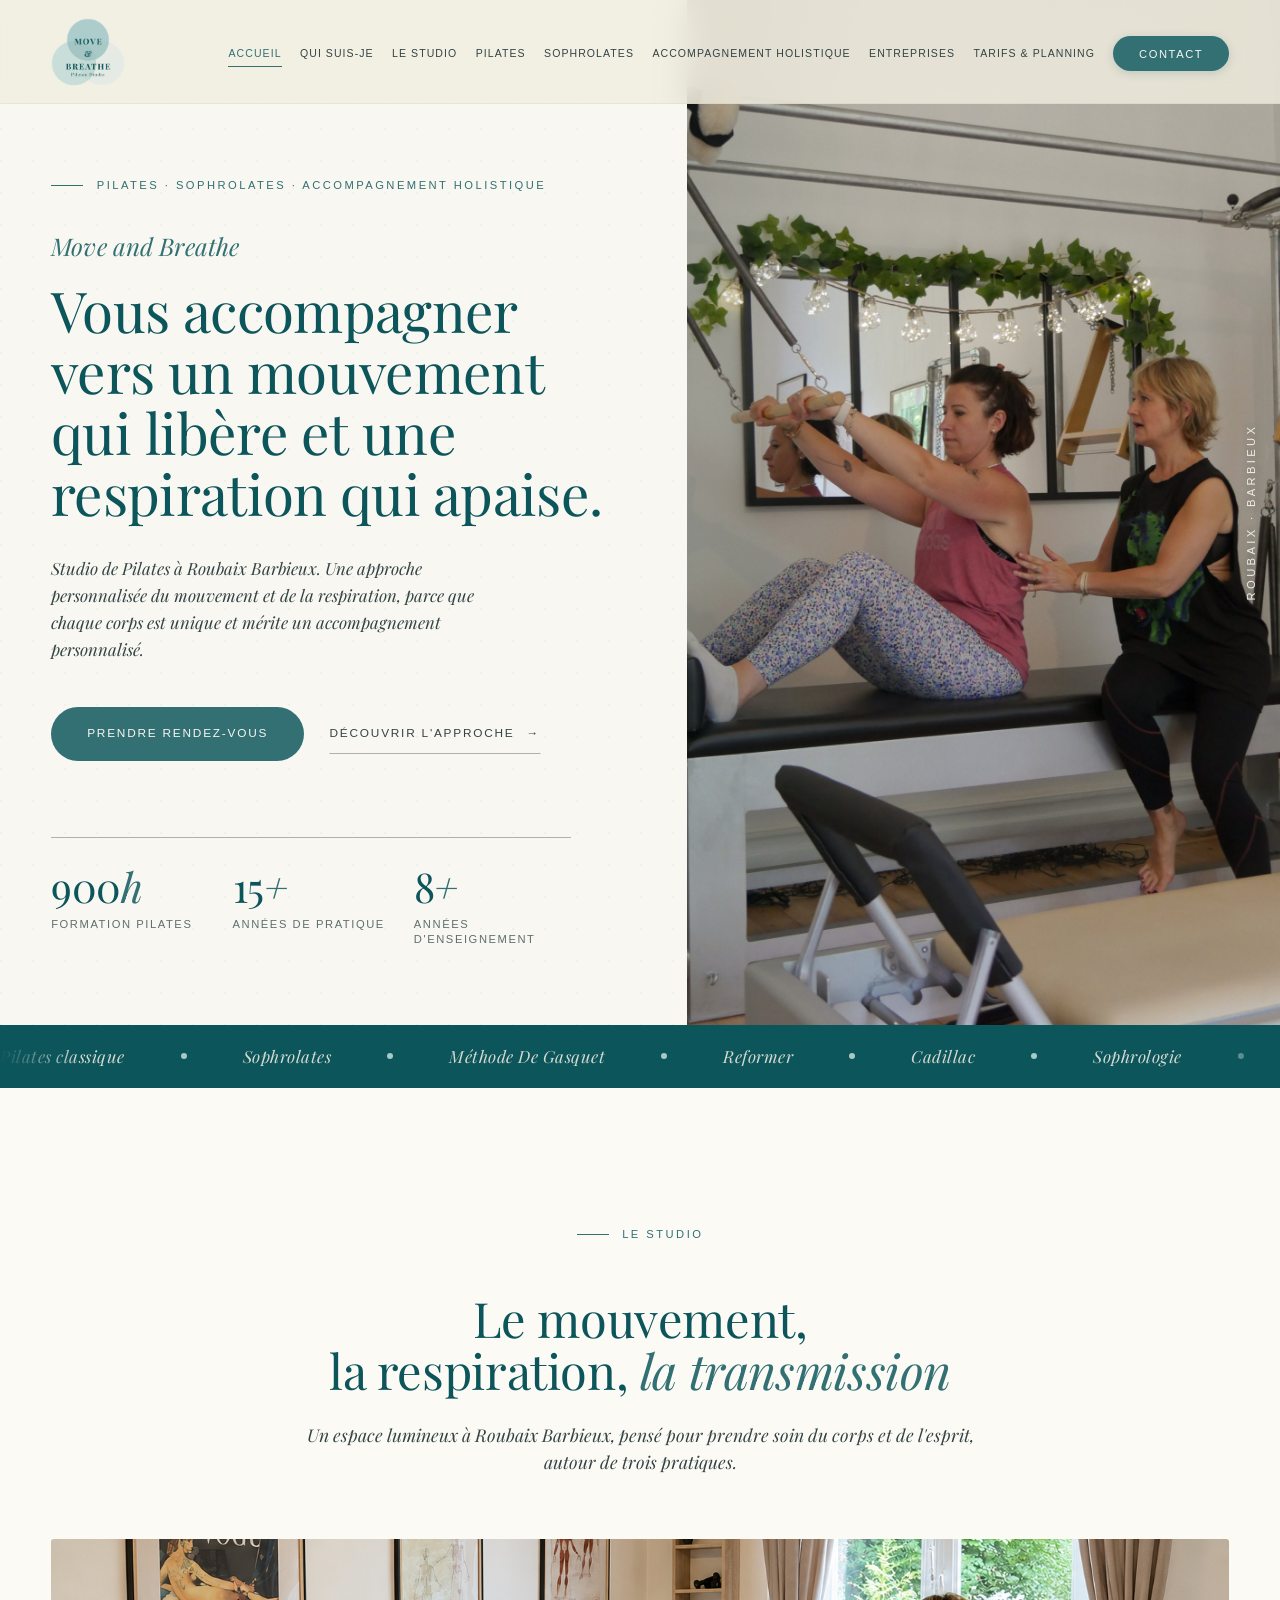
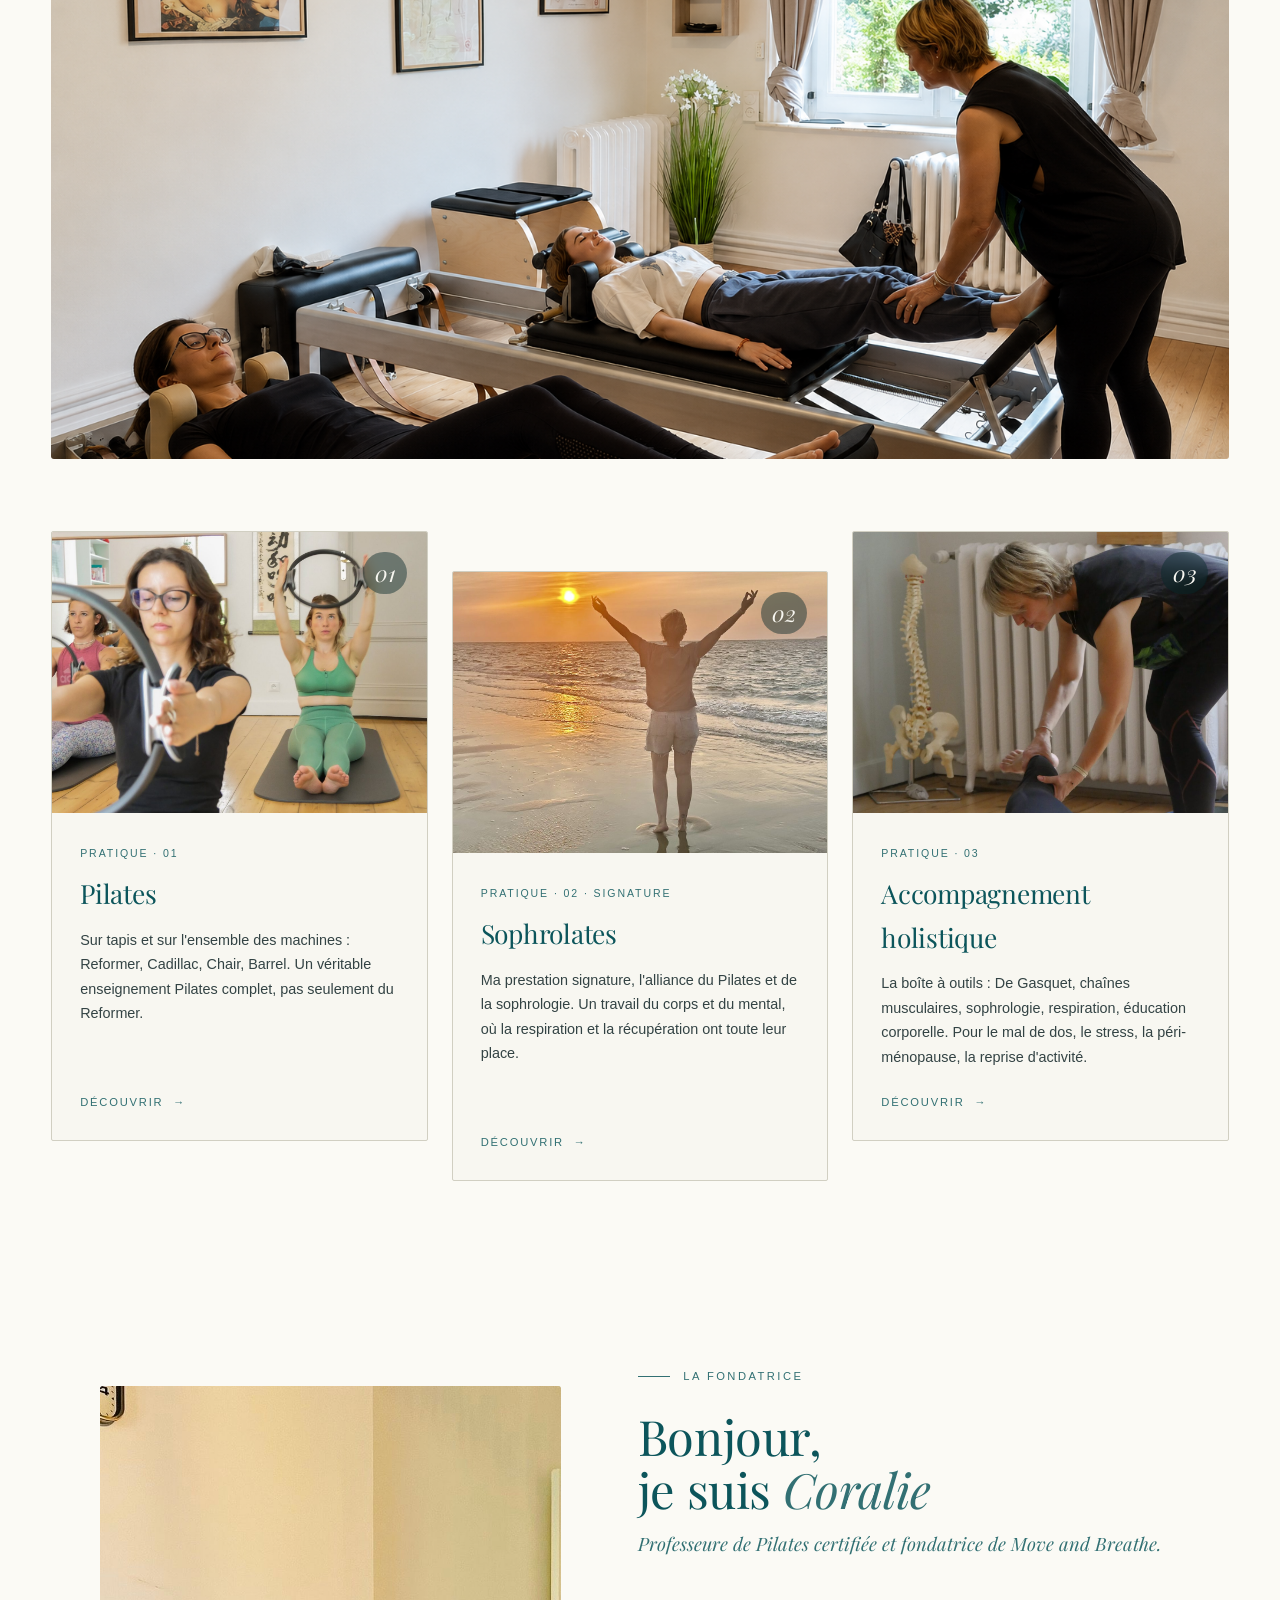
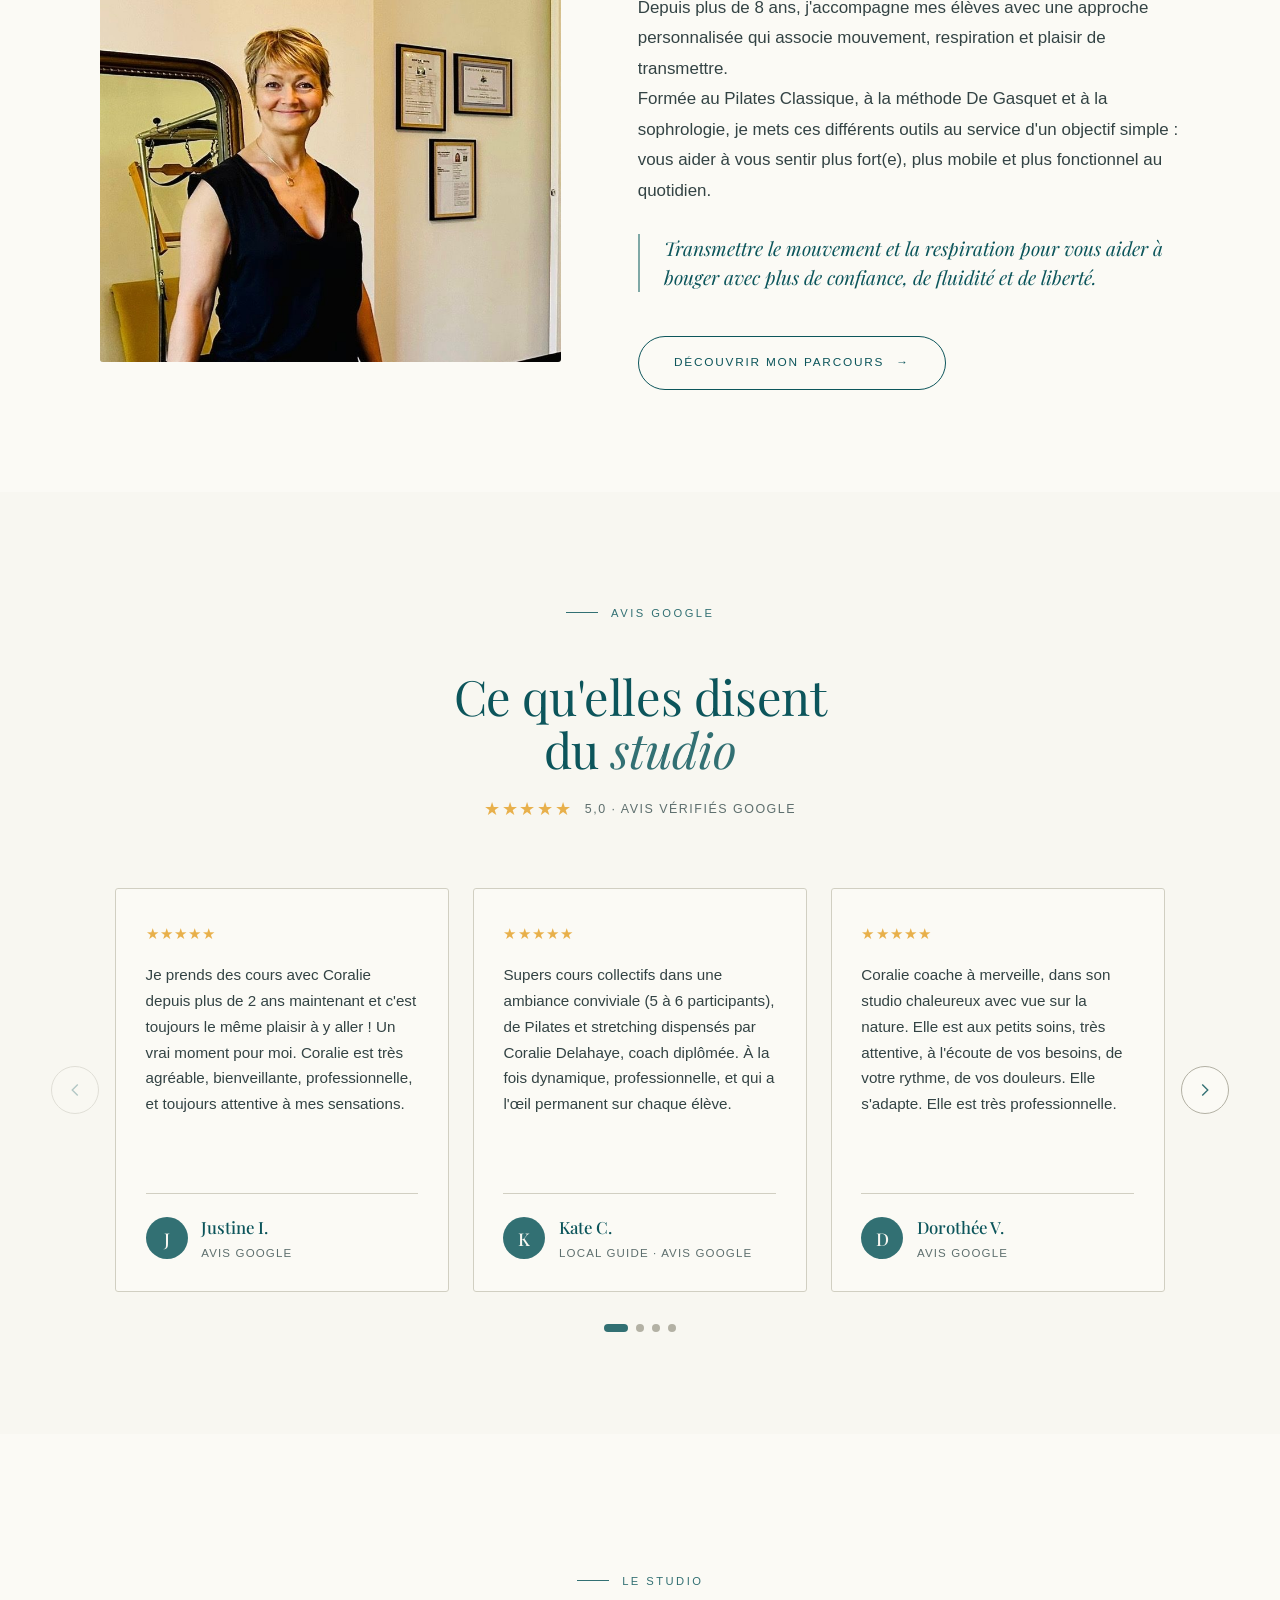
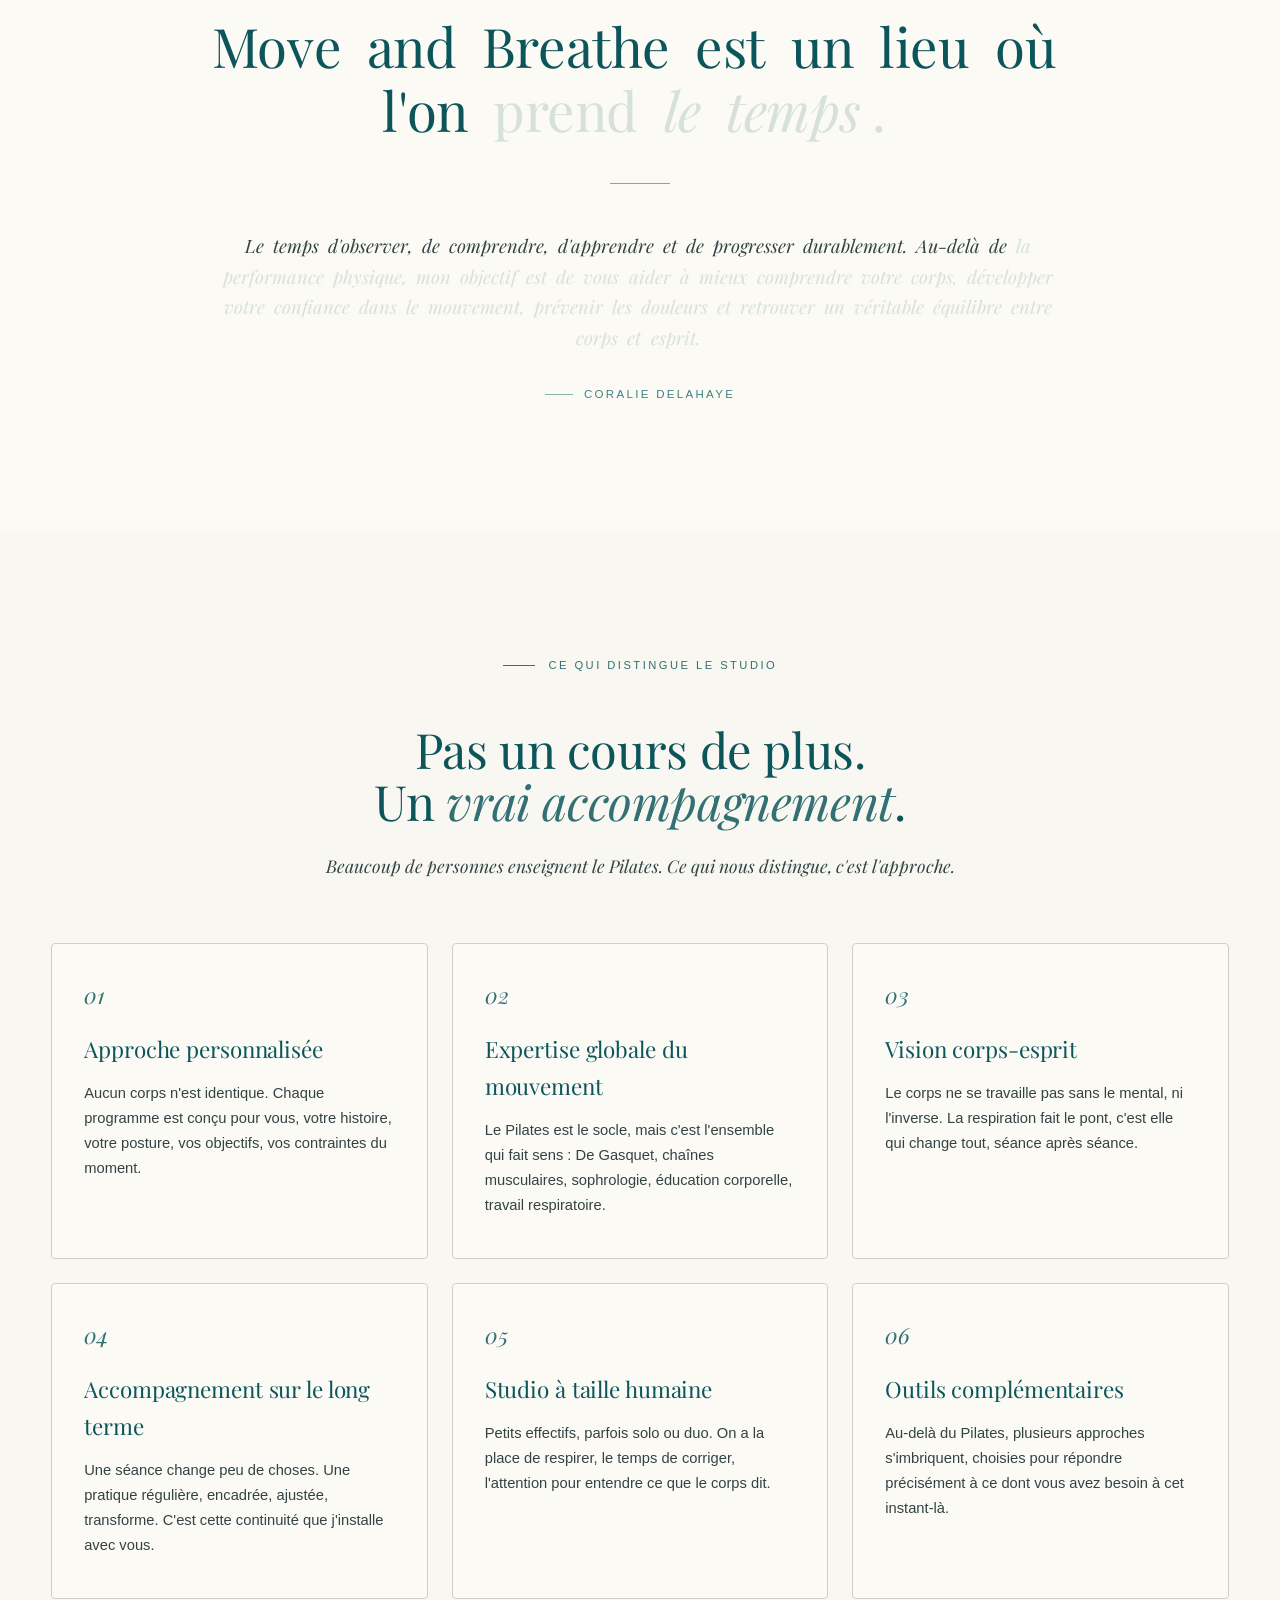
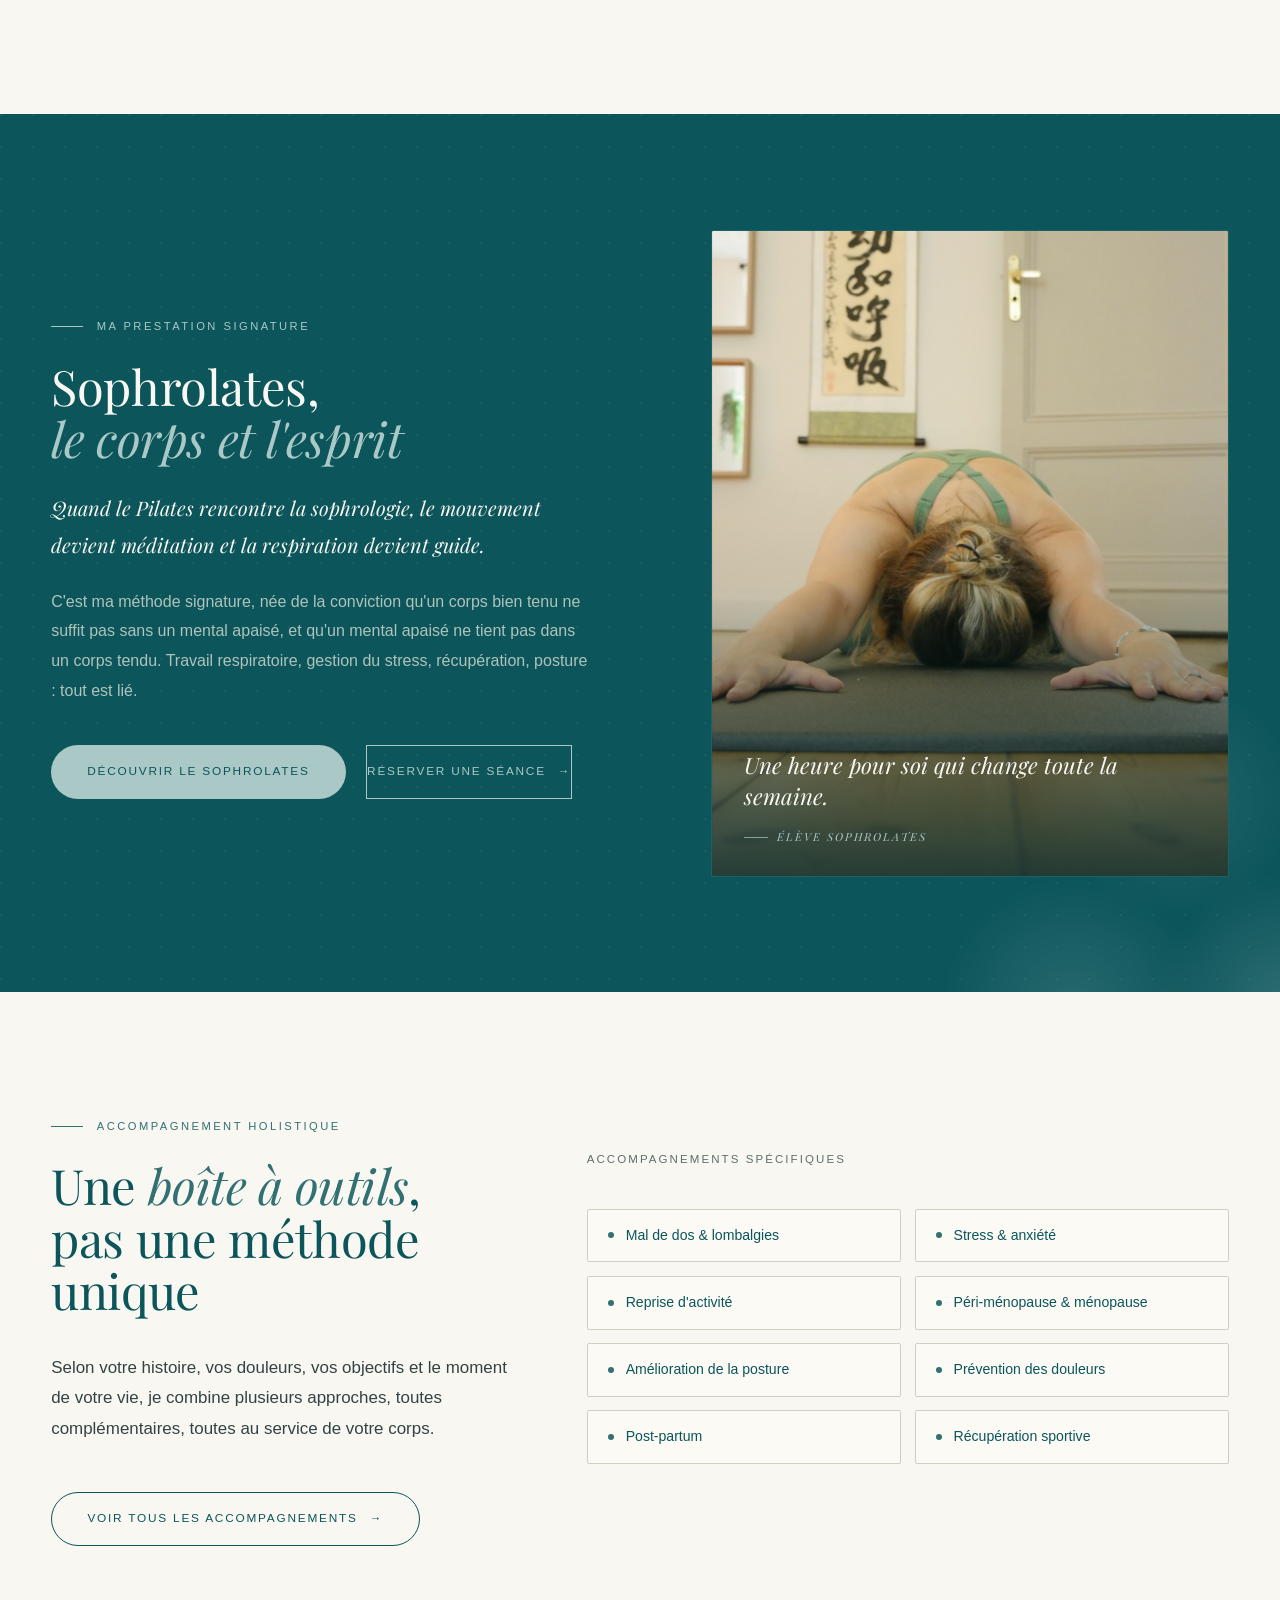
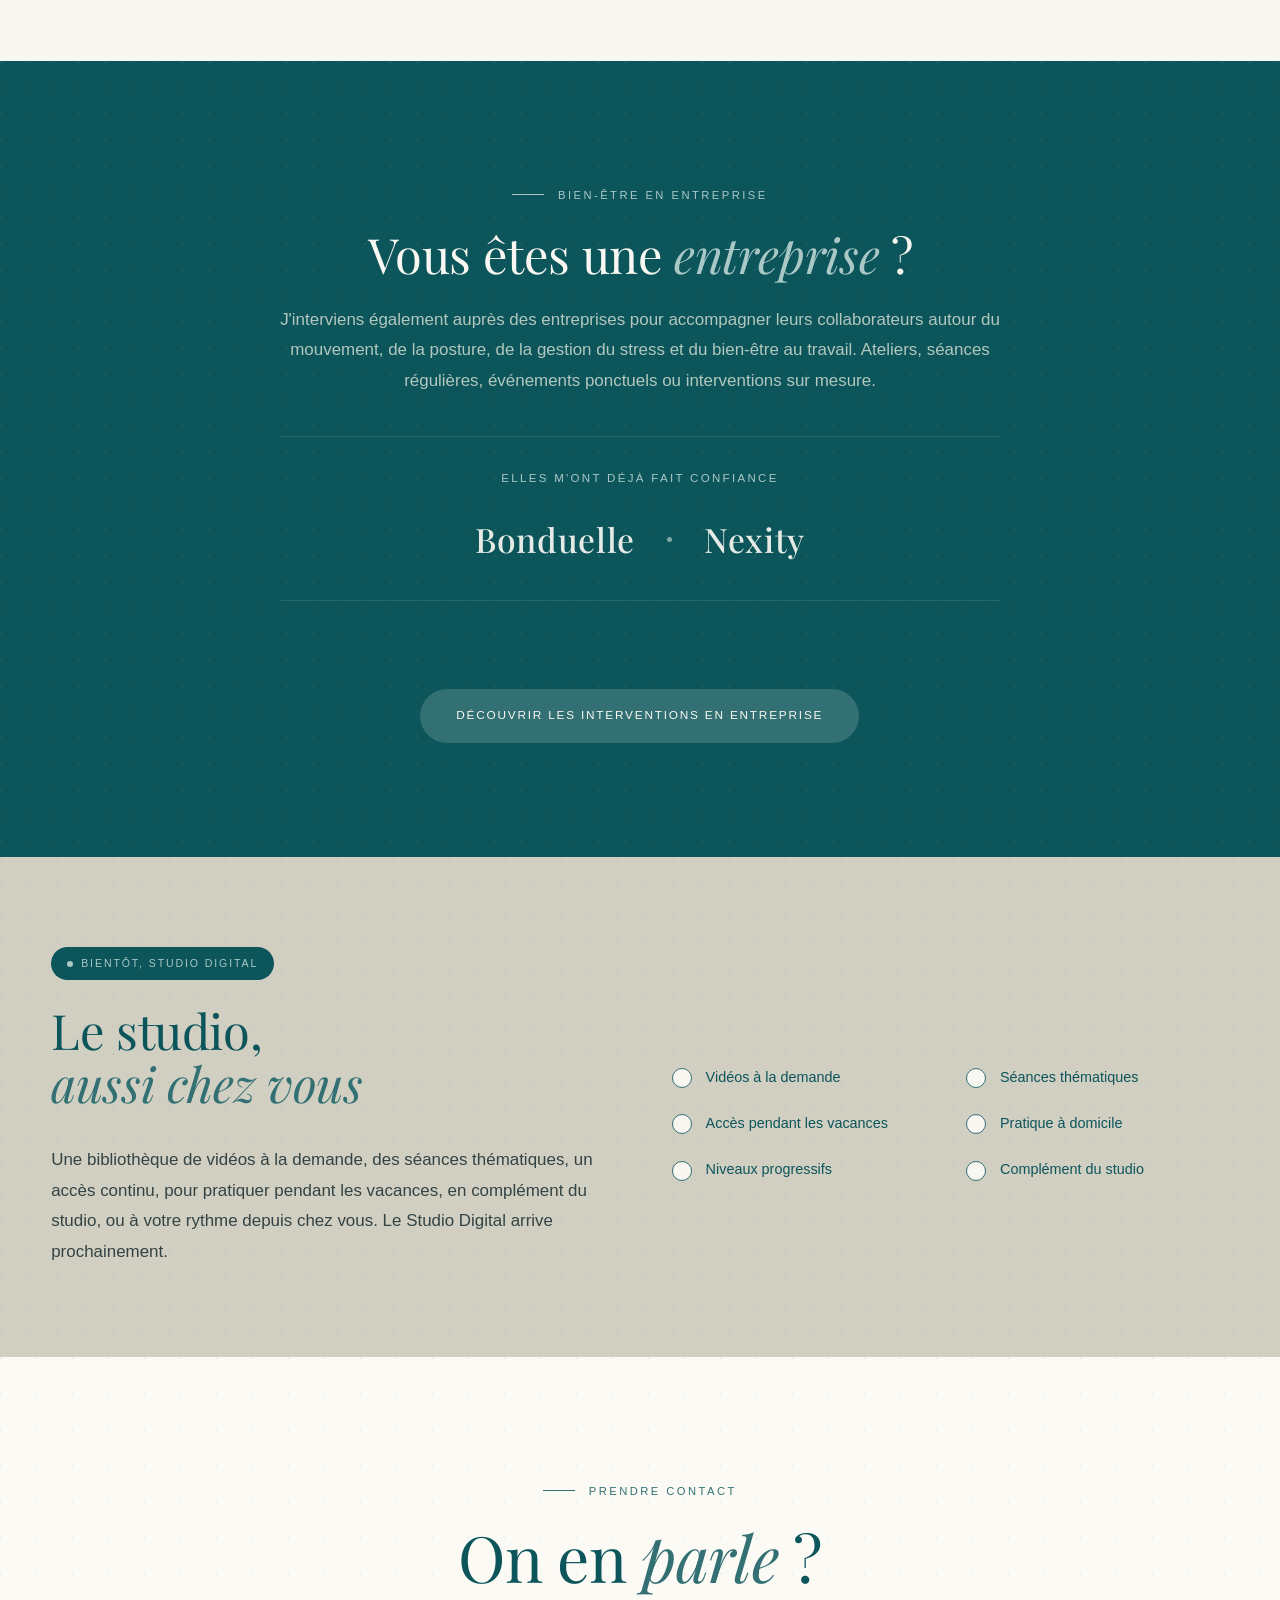
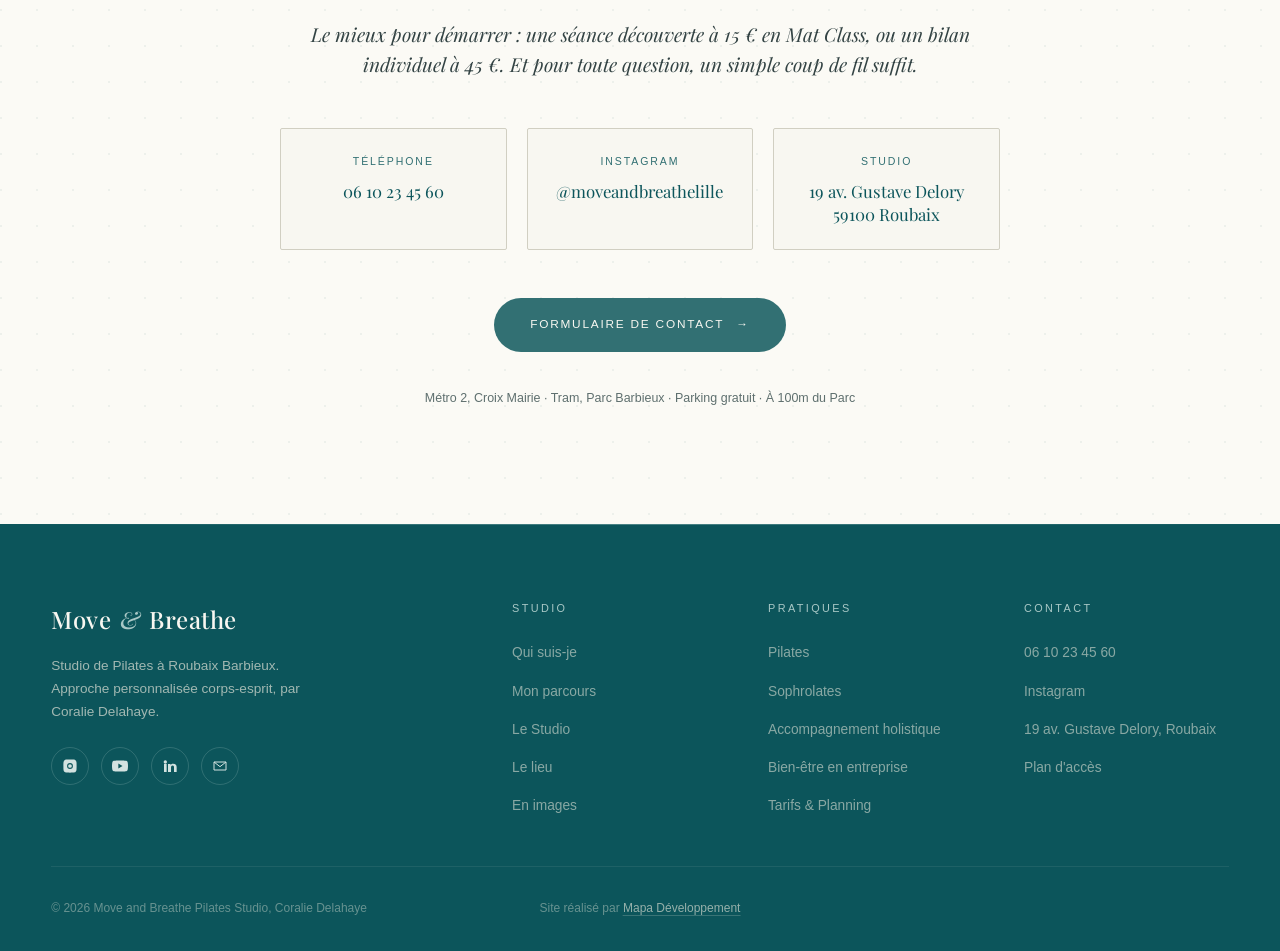
==== commit 80e703e6: "vercel" ====
--- a/index.html
+++ b/index.html
@@ -3,6 +3,8 @@
 <head>
 <meta charset="UTF-8">
 <meta name="viewport" content="width=device-width, initial-scale=1.0">
+<link rel="icon" type="image/png" href="assets/img/favicon.png">
+<link rel="apple-touch-icon" href="assets/img/apple-touch-icon.png">
 <title>Move and Breathe Pilates Studio, Roubaix Barbieux · Approche personnalisée corps-esprit</title>
 <meta name="description" content="Studio de Pilates à Roubaix Barbieux. Approche personnalisée du mouvement et de la respiration : Pilates classique, Sophrolates, méthode De Gasquet, sophrologie. Coralie Delahaye.">
 <meta name="keywords" content="pilates Lille, pilates Roubaix, sophrolates, méthode De Gasquet, studio pilates Barbieux, accompagnement corps esprit">
@@ -1174,7 +1176,7 @@
 
       <a href="sophrolates.html" class="practice-card reveal reveal-delay-2">
         <div class="practice-visual">
-          <img src="assets/img/sophrolates-enfant.jpg" alt="Sophrolates : posture de l'enfant sur le tapis, lâcher-prise et respiration, un moment de reconnexion à soi" loading="lazy">
+          <img src="assets/img/sophrolates-relax.jpg" alt="Sophrolates : femme bras levés face au coucher de soleil sur la plage, respiration et lâcher-prise, reconnexion à soi" loading="lazy">
           <span class="practice-number">02</span>
         </div>
         <div class="practice-content">
@@ -1411,7 +1413,7 @@
         </div>
       </div>
       <div class="signature-visual reveal reveal-delay-2">
-        <img src="assets/img/pilates-machine.jpg" alt="Coralie en séance de Pilates accompagné au studio Move and Breathe" loading="lazy">
+        <img src="assets/img/sophrolates-enfant.jpg" alt="Posture de l'enfant sur le tapis en Sophrolates, lâcher-prise et respiration au studio Move and Breathe" loading="lazy">
         <div class="signature-visual-quote">
           Une heure pour soi qui change toute la semaine.
           <div class="signature-visual-cite">Élève Sophrolates</div>
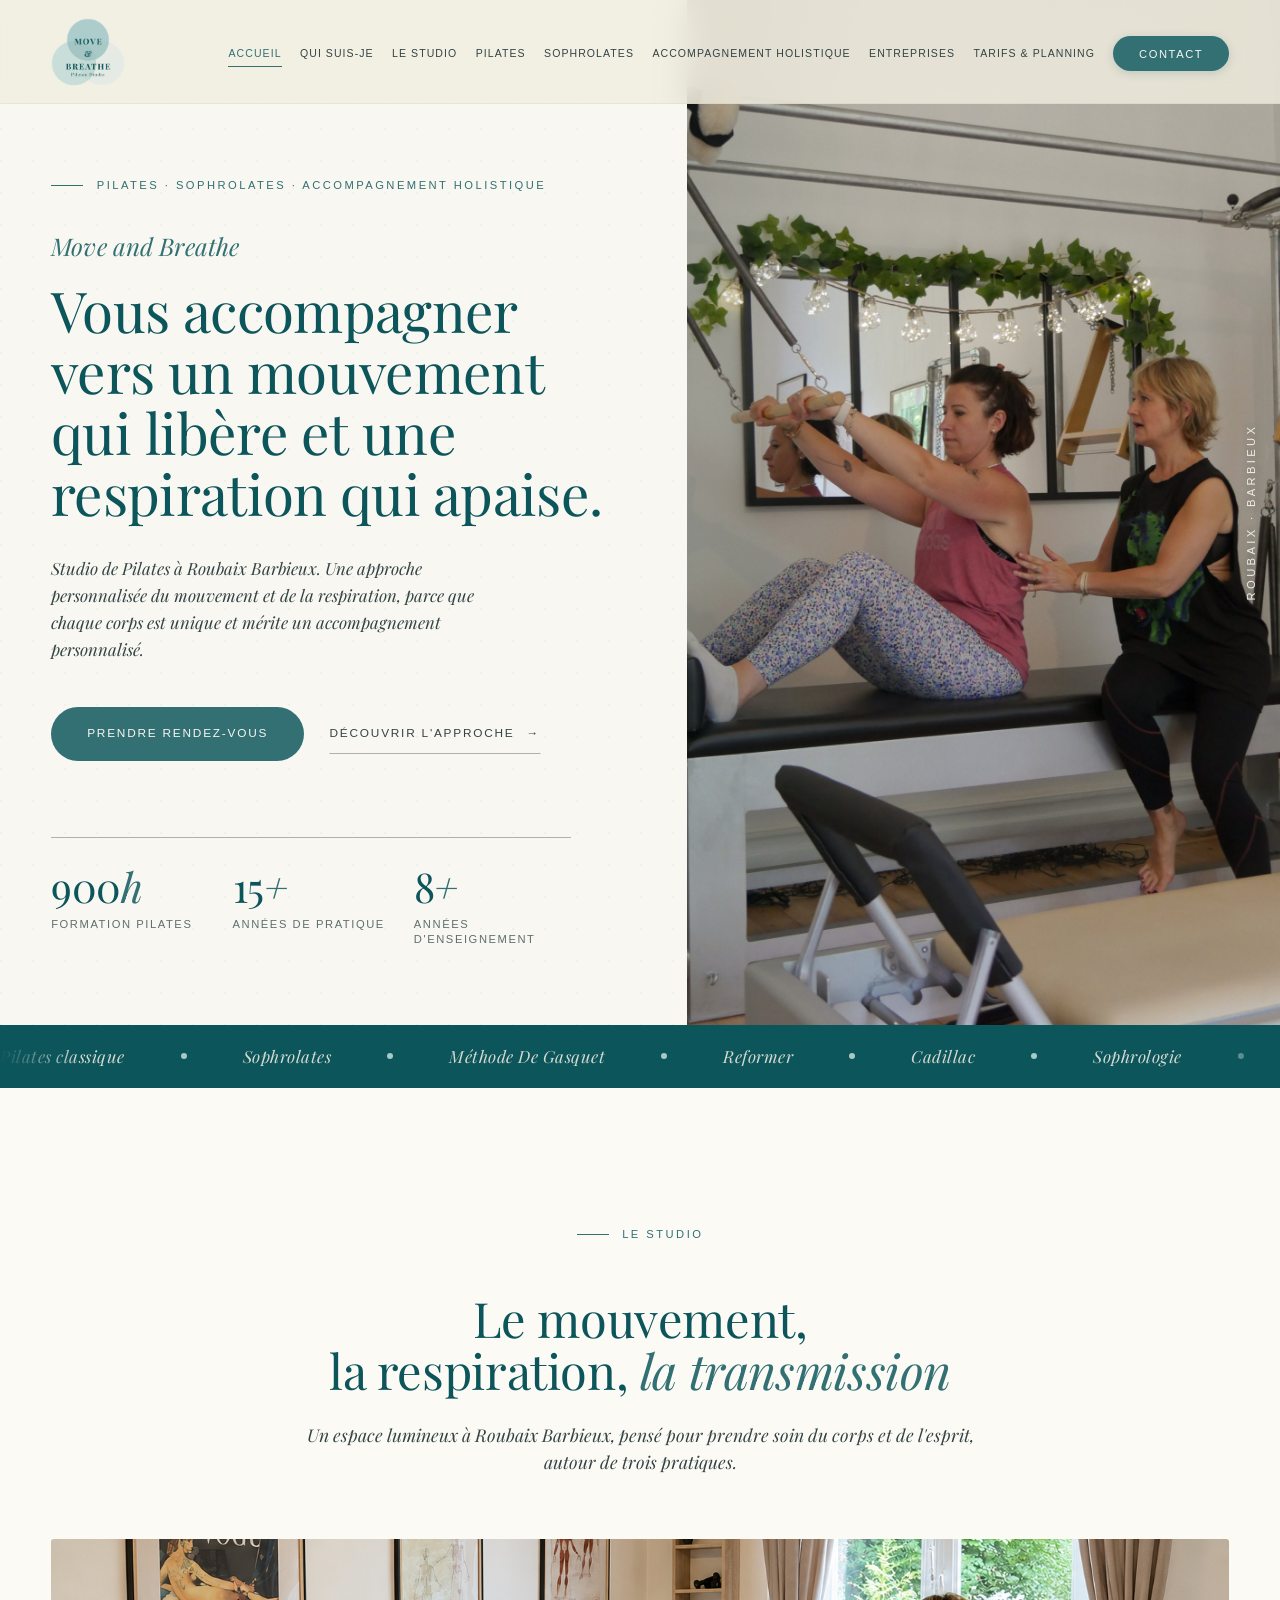
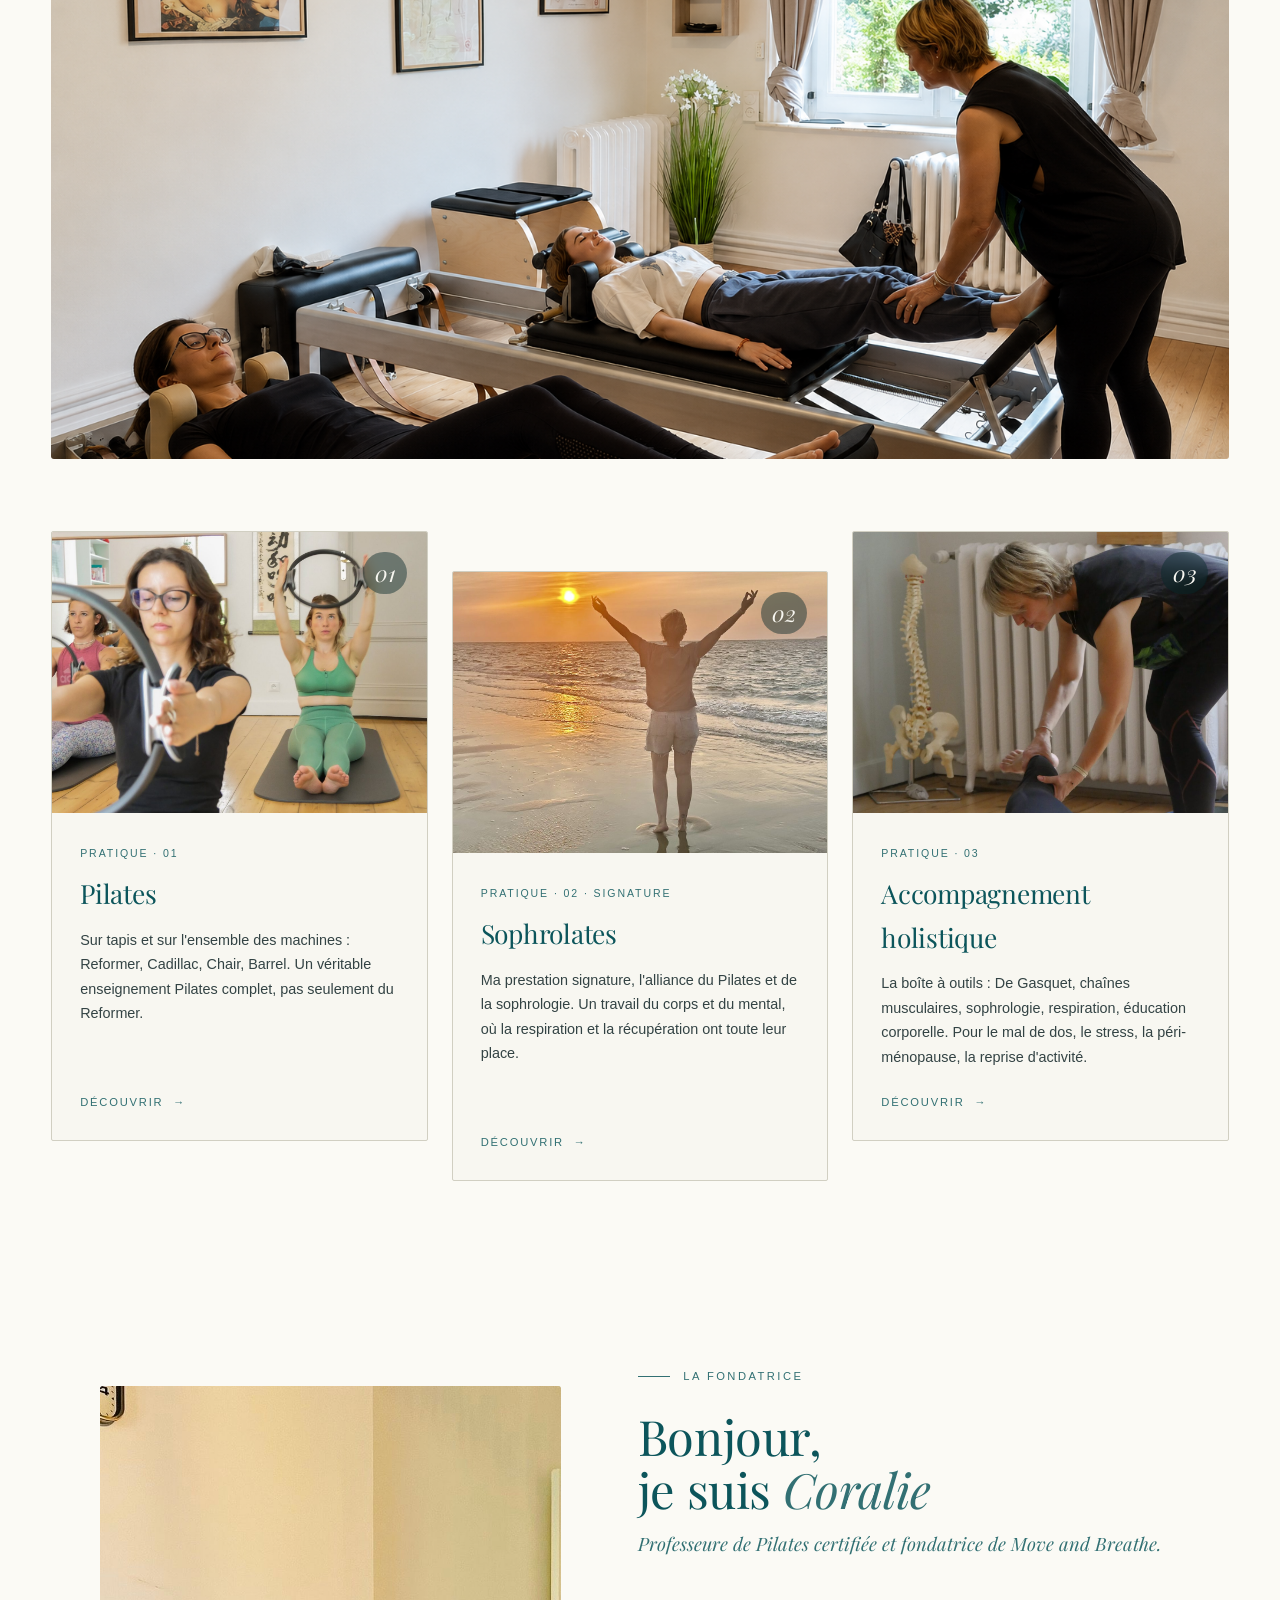
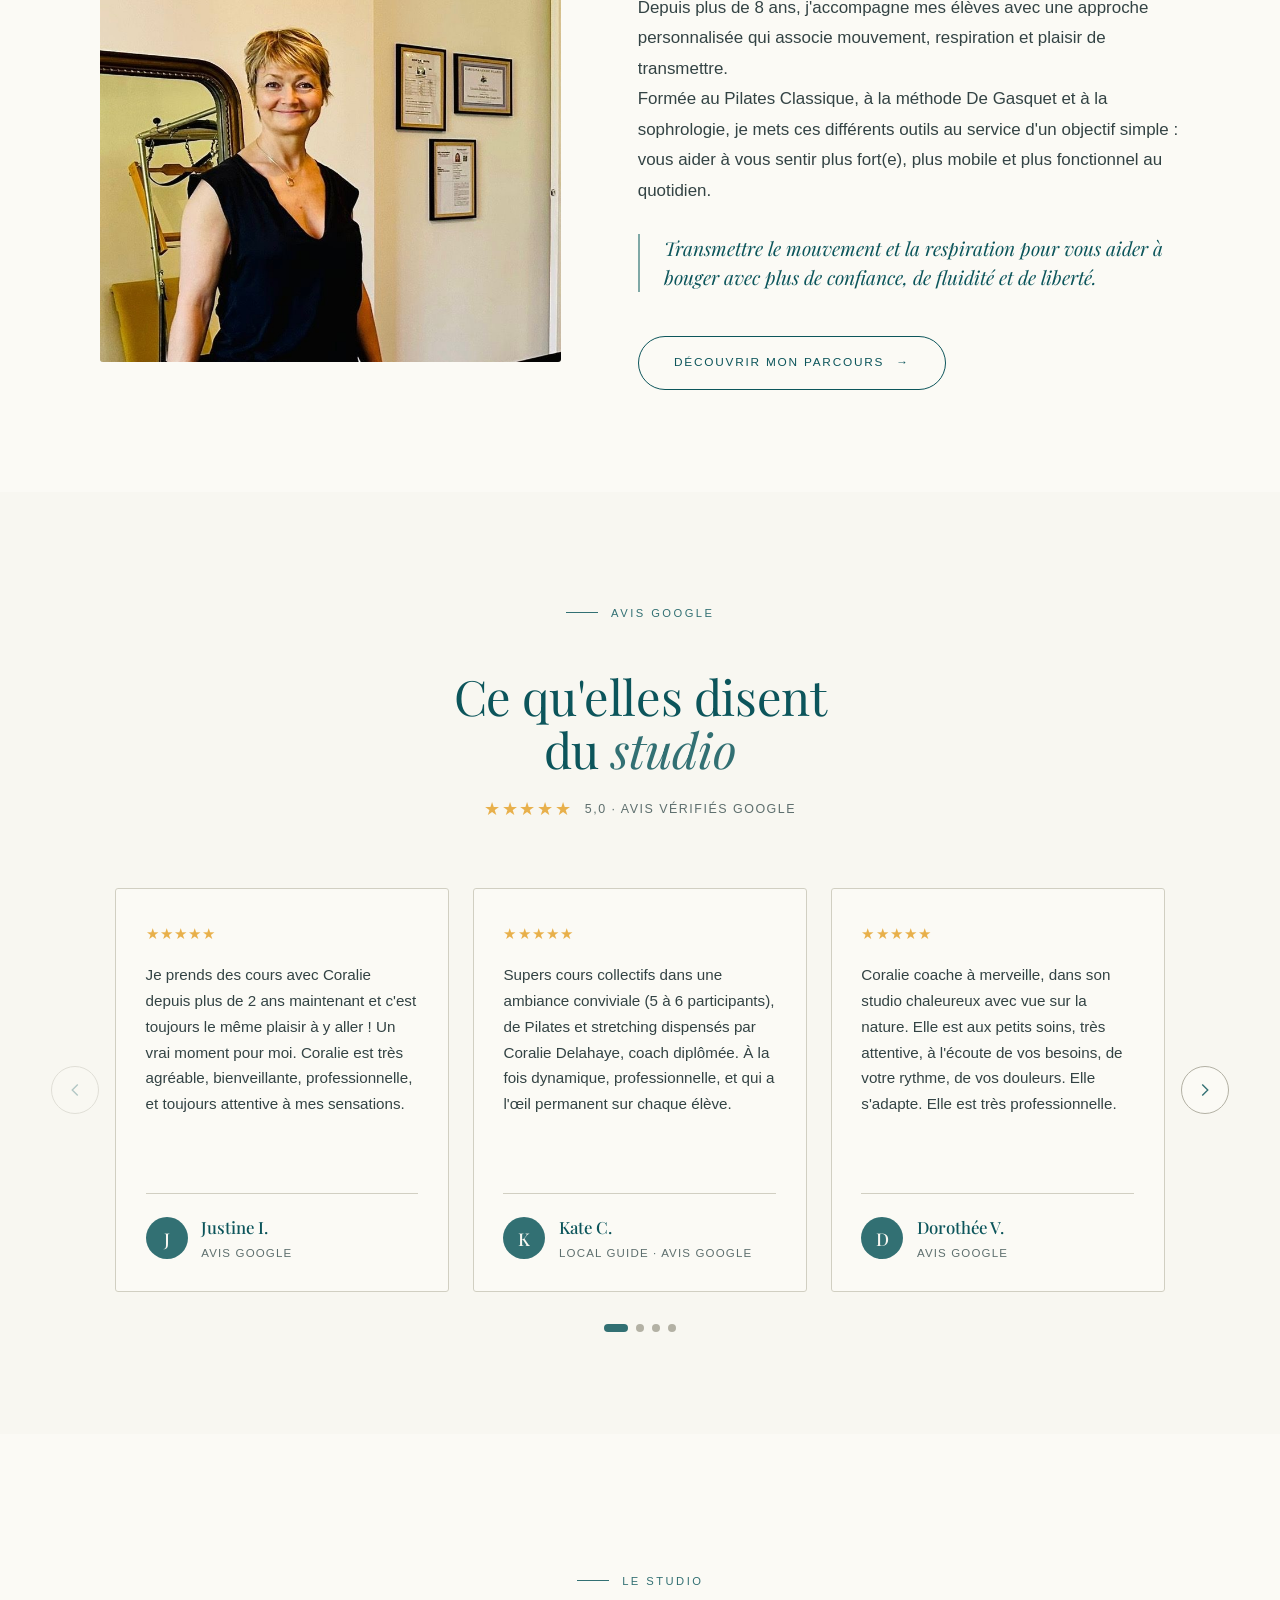
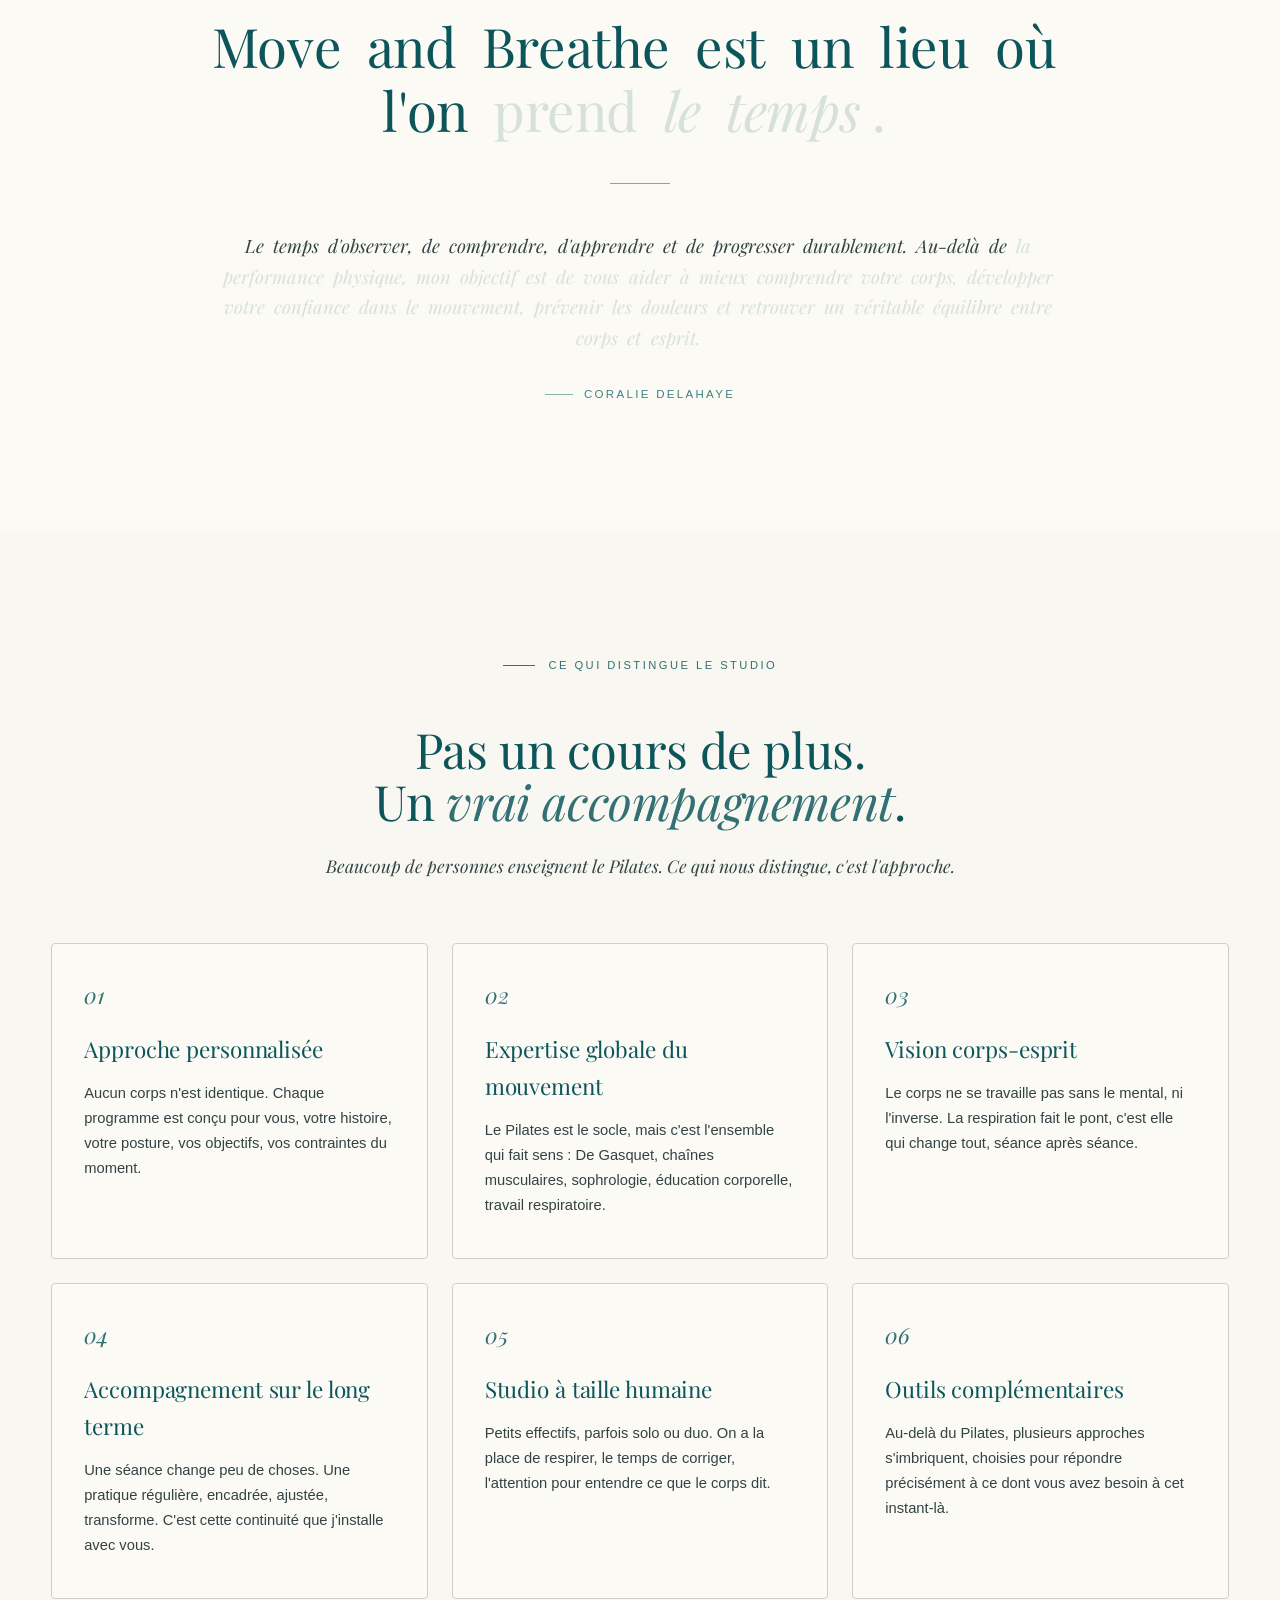
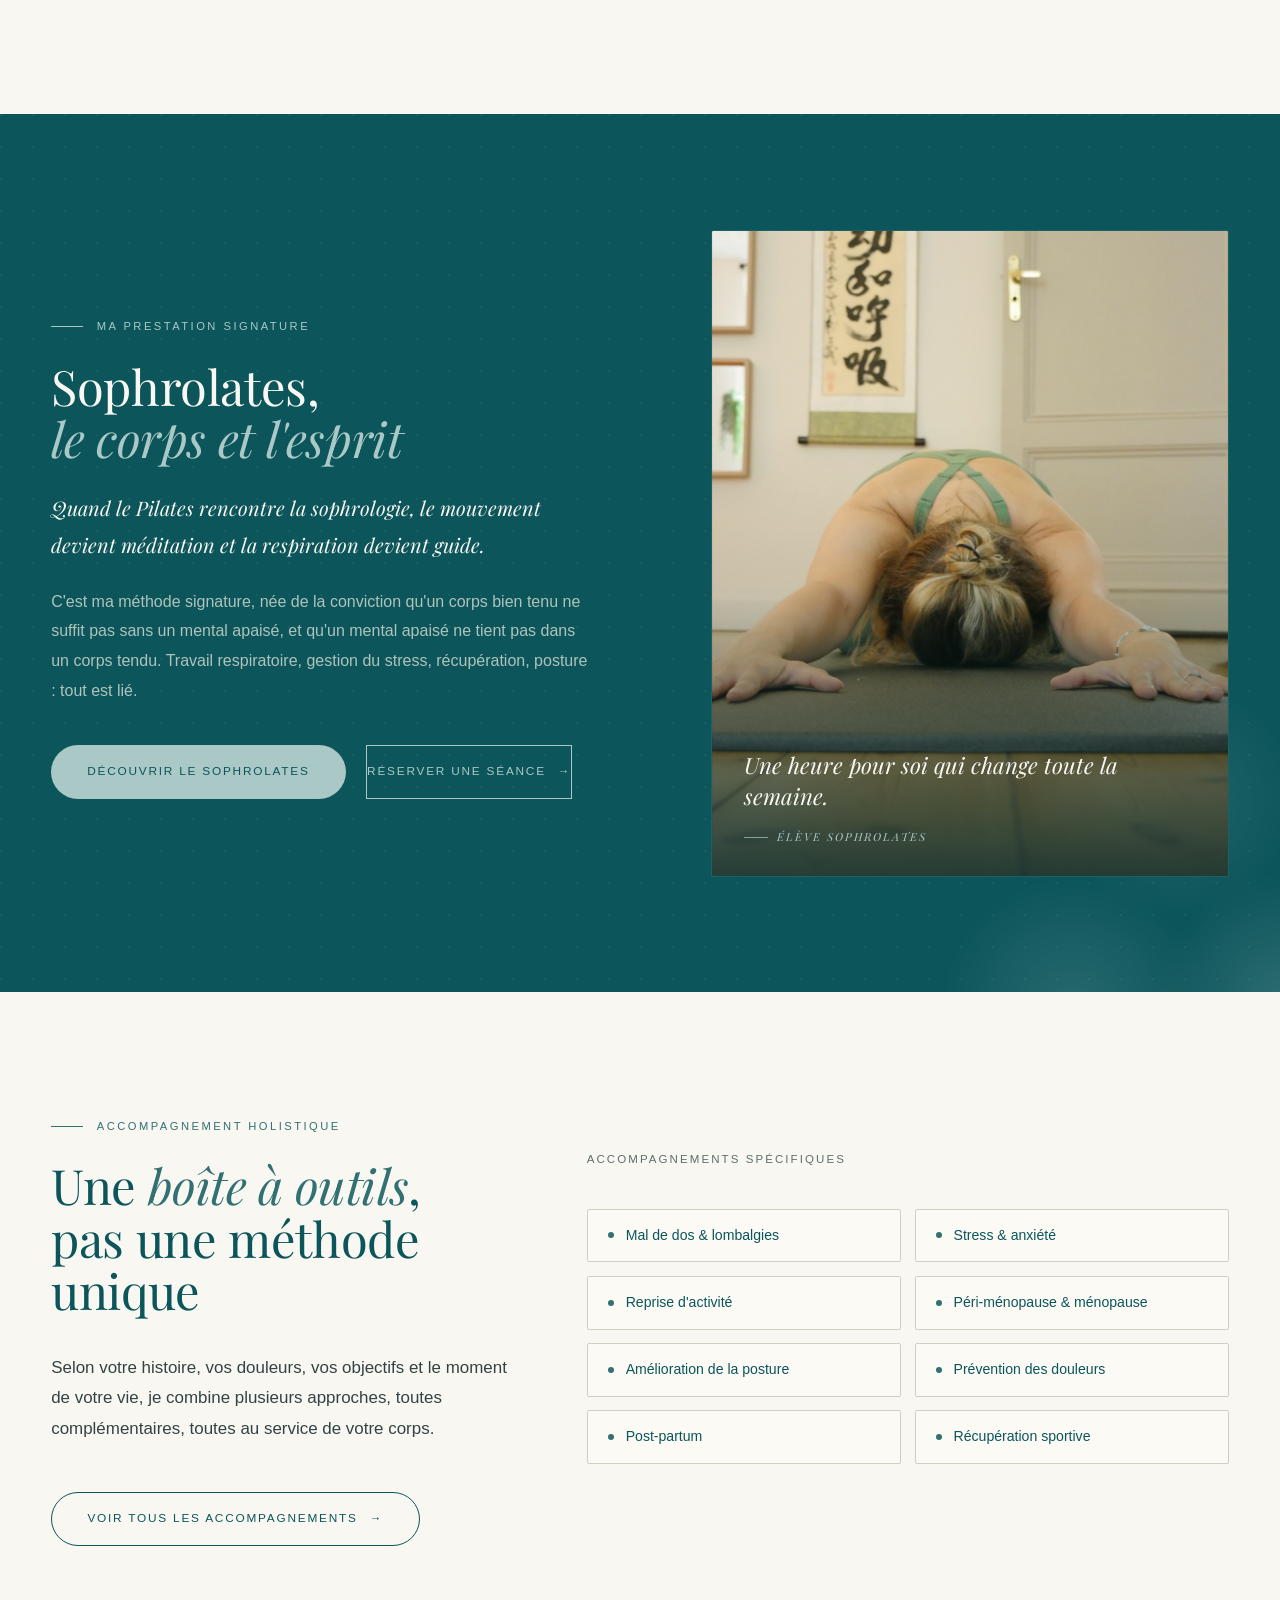
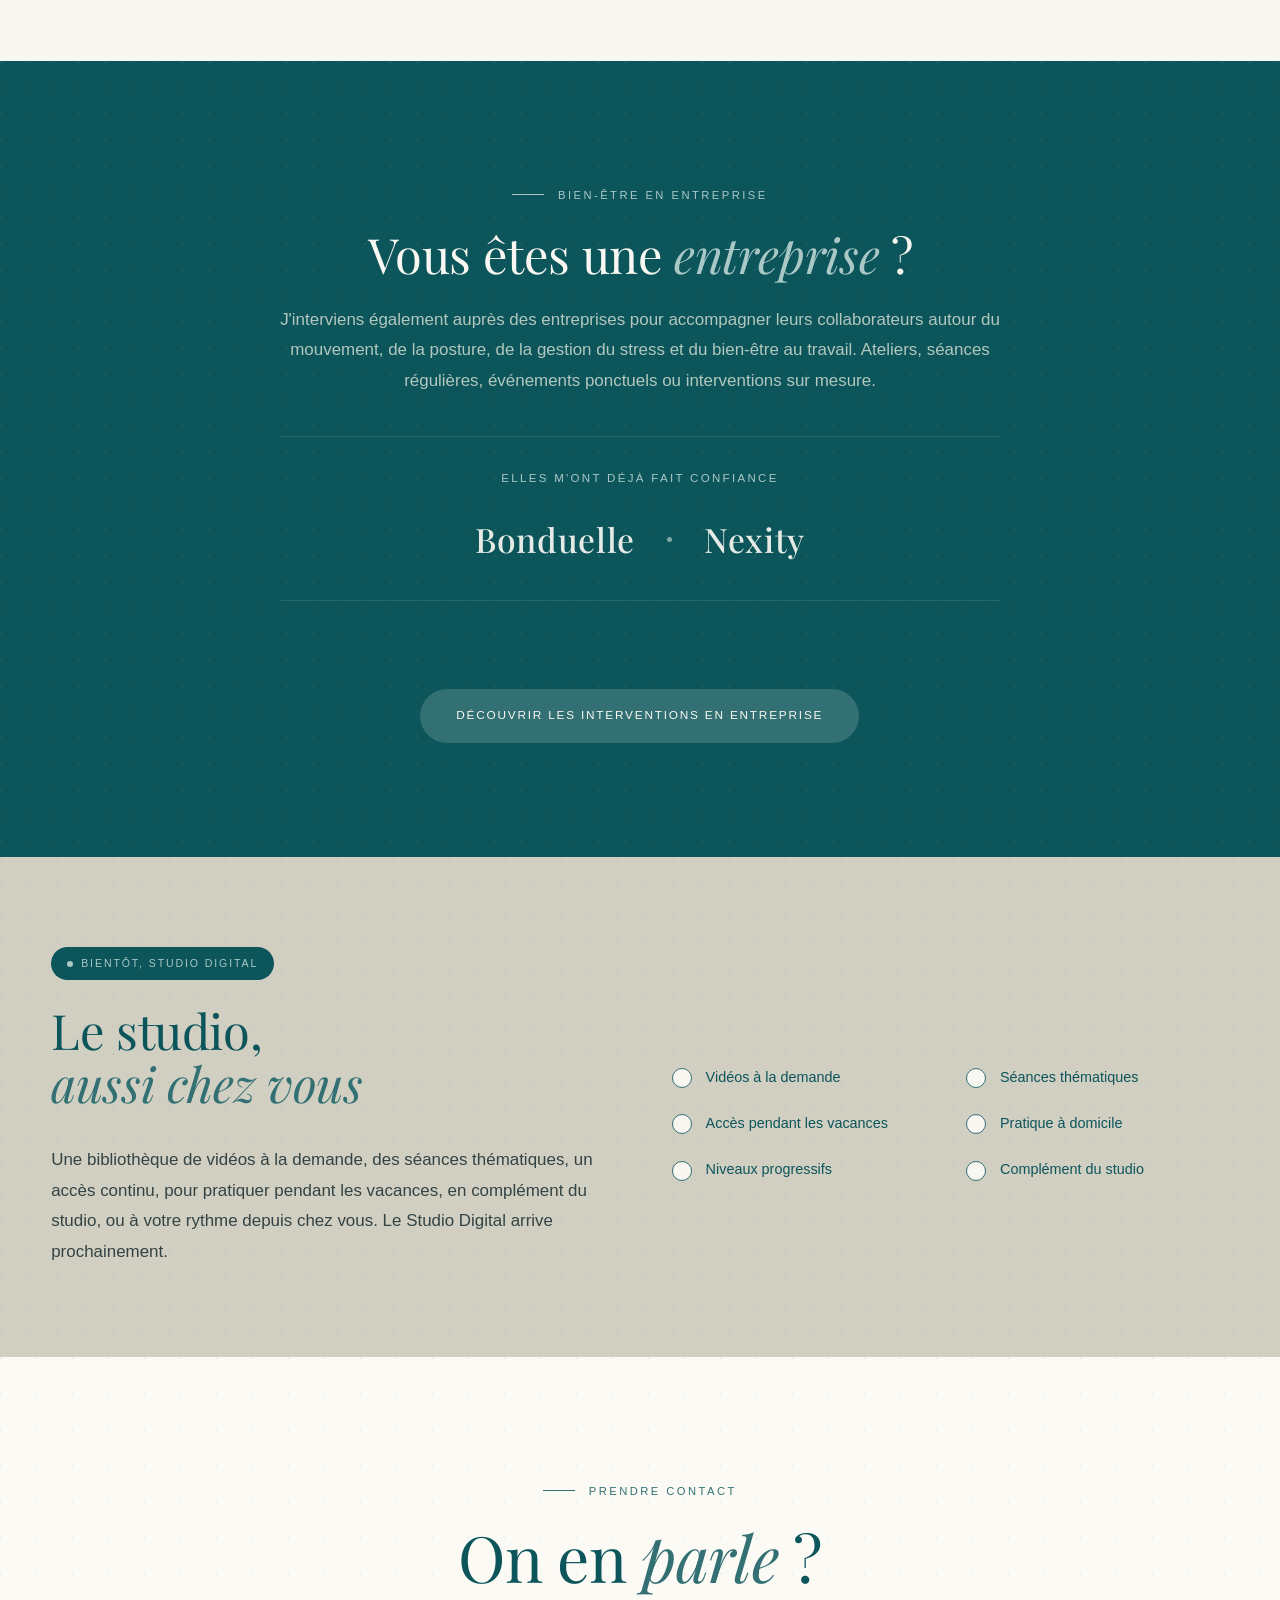
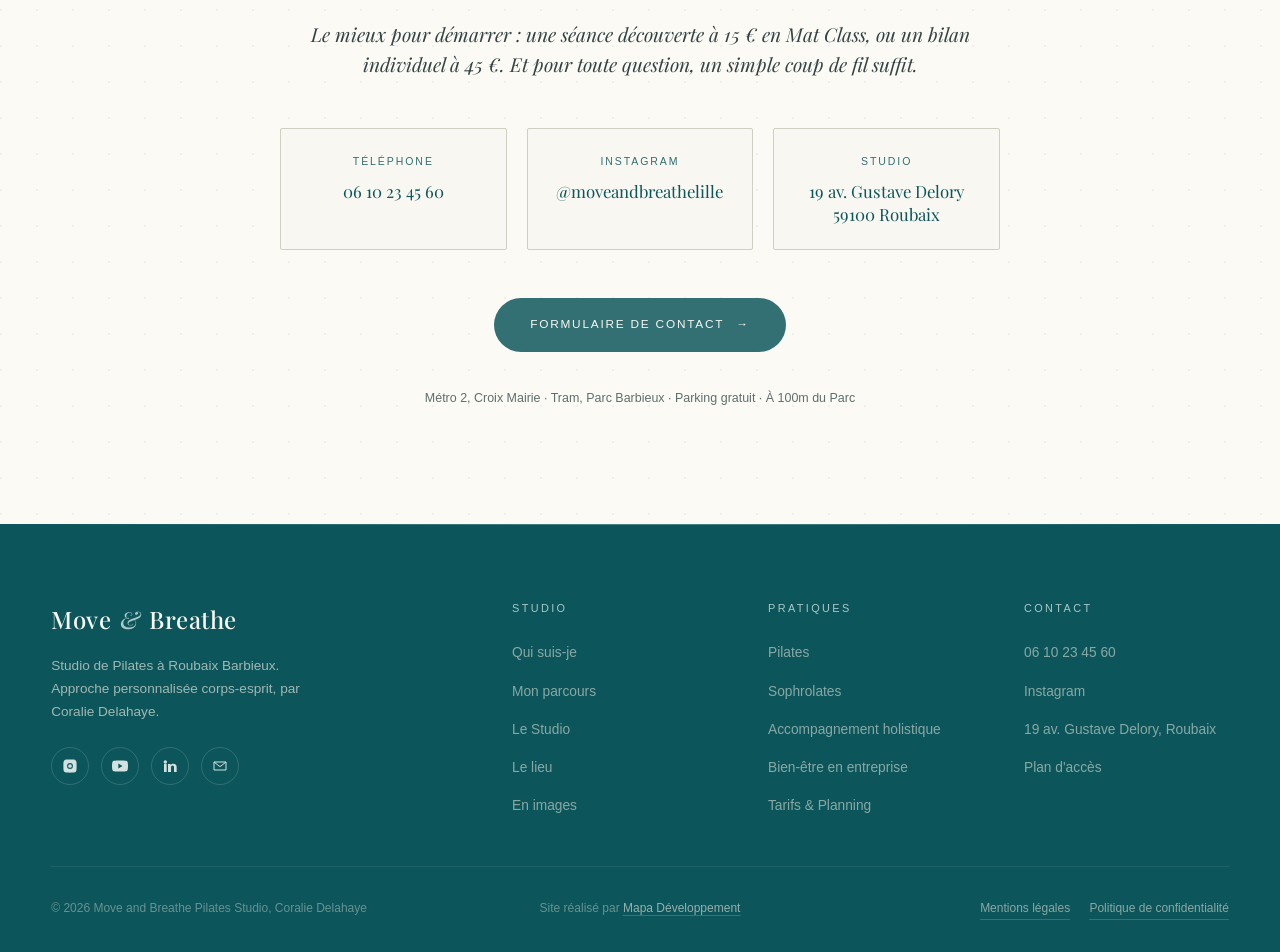
==== commit 3329b944: "vercel" ====
--- a/index.html
+++ b/index.html
@@ -1590,6 +1590,10 @@
     </div>
     <div class="footer-bottom">
       <span>© <span data-year>2026</span> Move and Breathe Pilates Studio, Coralie Delahaye</span>
+      <span class="footer-legal-links">
+        <a href="mentions-legales.html">Mentions légales</a>
+        <a href="politique-confidentialite.html">Politique de confidentialité</a>
+      </span>
       <span class="footer-credit">Site réalisé par <a href="https://mapa-developpement.fr" target="_blank" rel="noopener">Mapa Développement</a></span>
     </div>
   </div>
--- a/styles.css
+++ b/styles.css
@@ -727,6 +727,14 @@
   transition: color 0.3s var(--ease), border-color 0.3s var(--ease);
 }
 .footer-credit a:hover { color: var(--sage); border-color: var(--sage); }
+.footer-legal-links { margin-left: auto; display: flex; gap: 1.2rem; flex-wrap: wrap; }
+.footer-legal-links a {
+  color: rgba(241, 237, 224, 0.55);
+  text-decoration: none;
+  border-bottom: 1px solid rgba(241, 237, 224, 0.18);
+  transition: color 0.3s var(--ease), border-color 0.3s var(--ease);
+}
+.footer-legal-links a:hover { color: var(--sage); border-color: var(--sage); }
 
 footer .logo-mark-title { color: var(--cream); }
 footer .logo-mark-title em { color: var(--sage); }
@@ -1170,6 +1178,7 @@
   .footer-grid > div:first-child { grid-column: 1 / -1; }
   .footer-bottom { flex-direction: column; text-align: center; justify-content: center; }
   .footer-credit { position: static; transform: none; left: auto; padding-top: 0.75rem; }
+  .footer-legal-links { margin-left: 0; justify-content: center; }
   .form-row-2 { grid-template-columns: 1fr; }
 }
 
